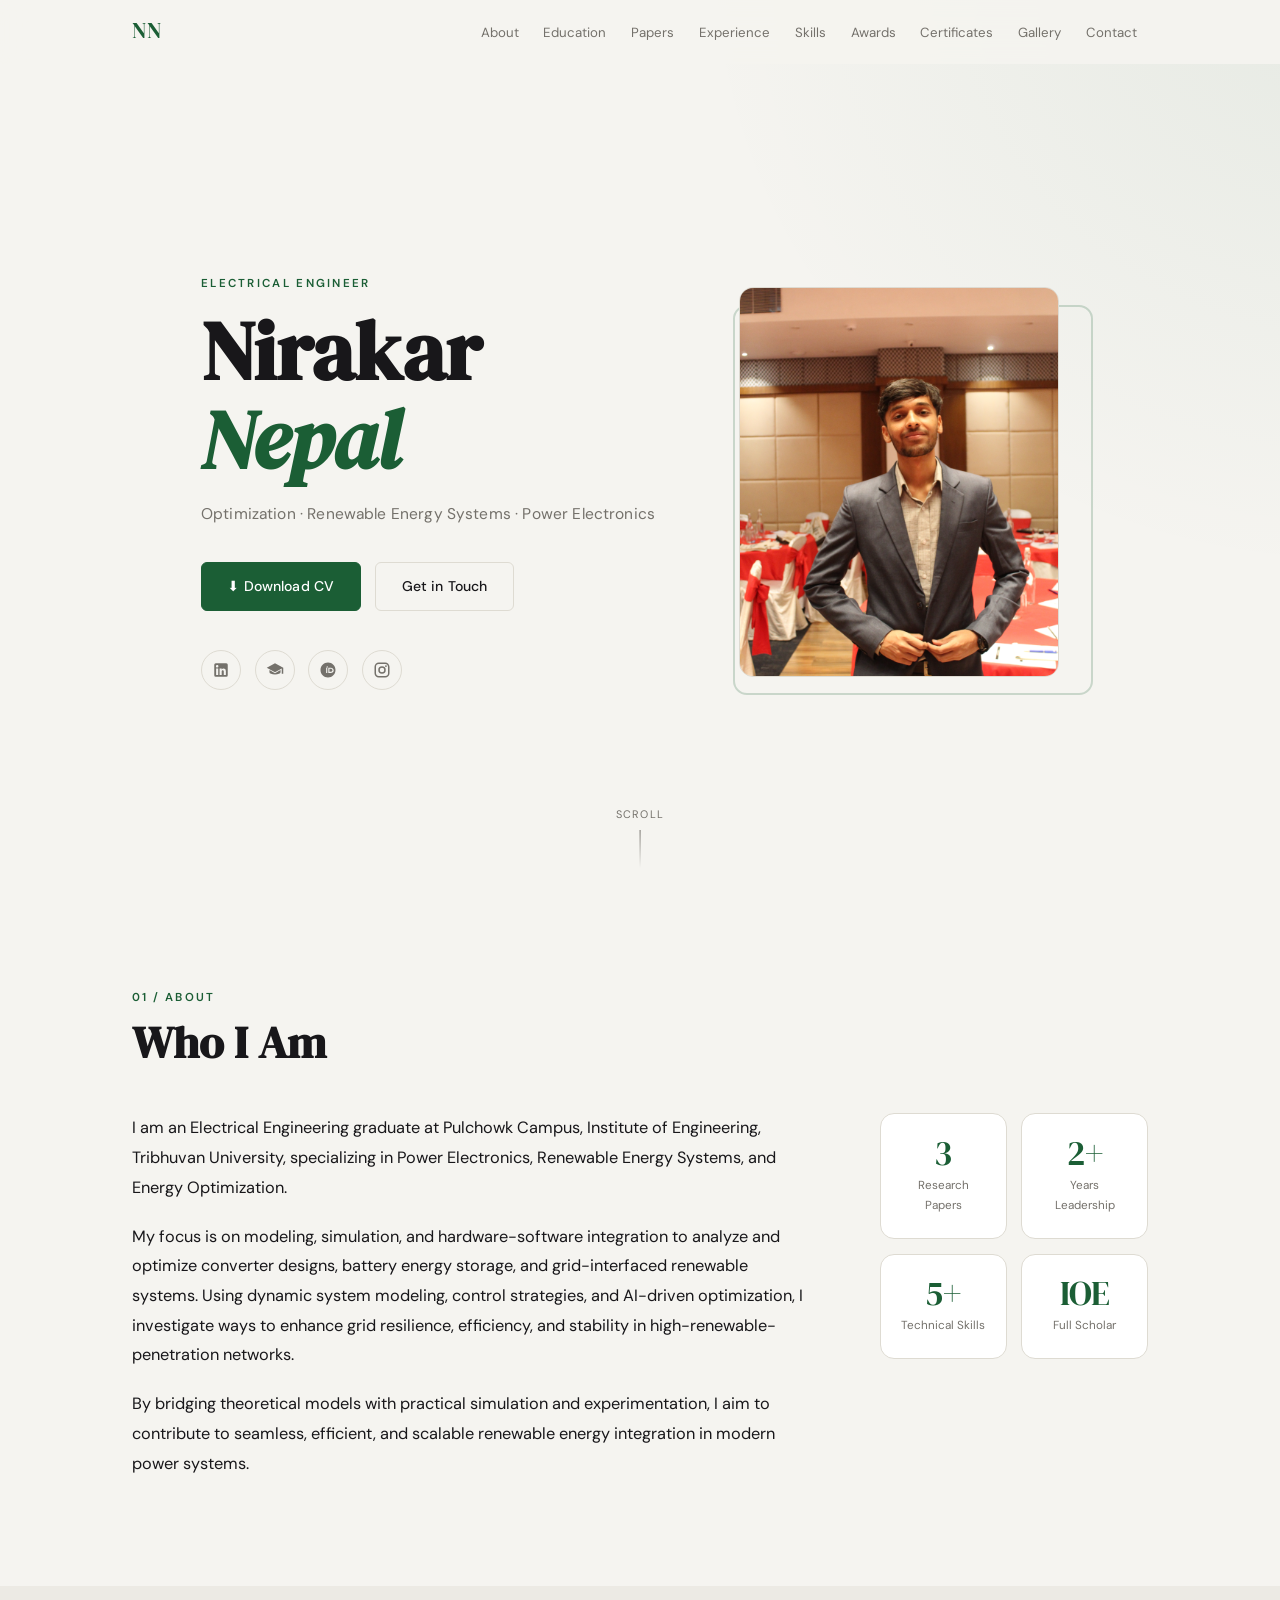
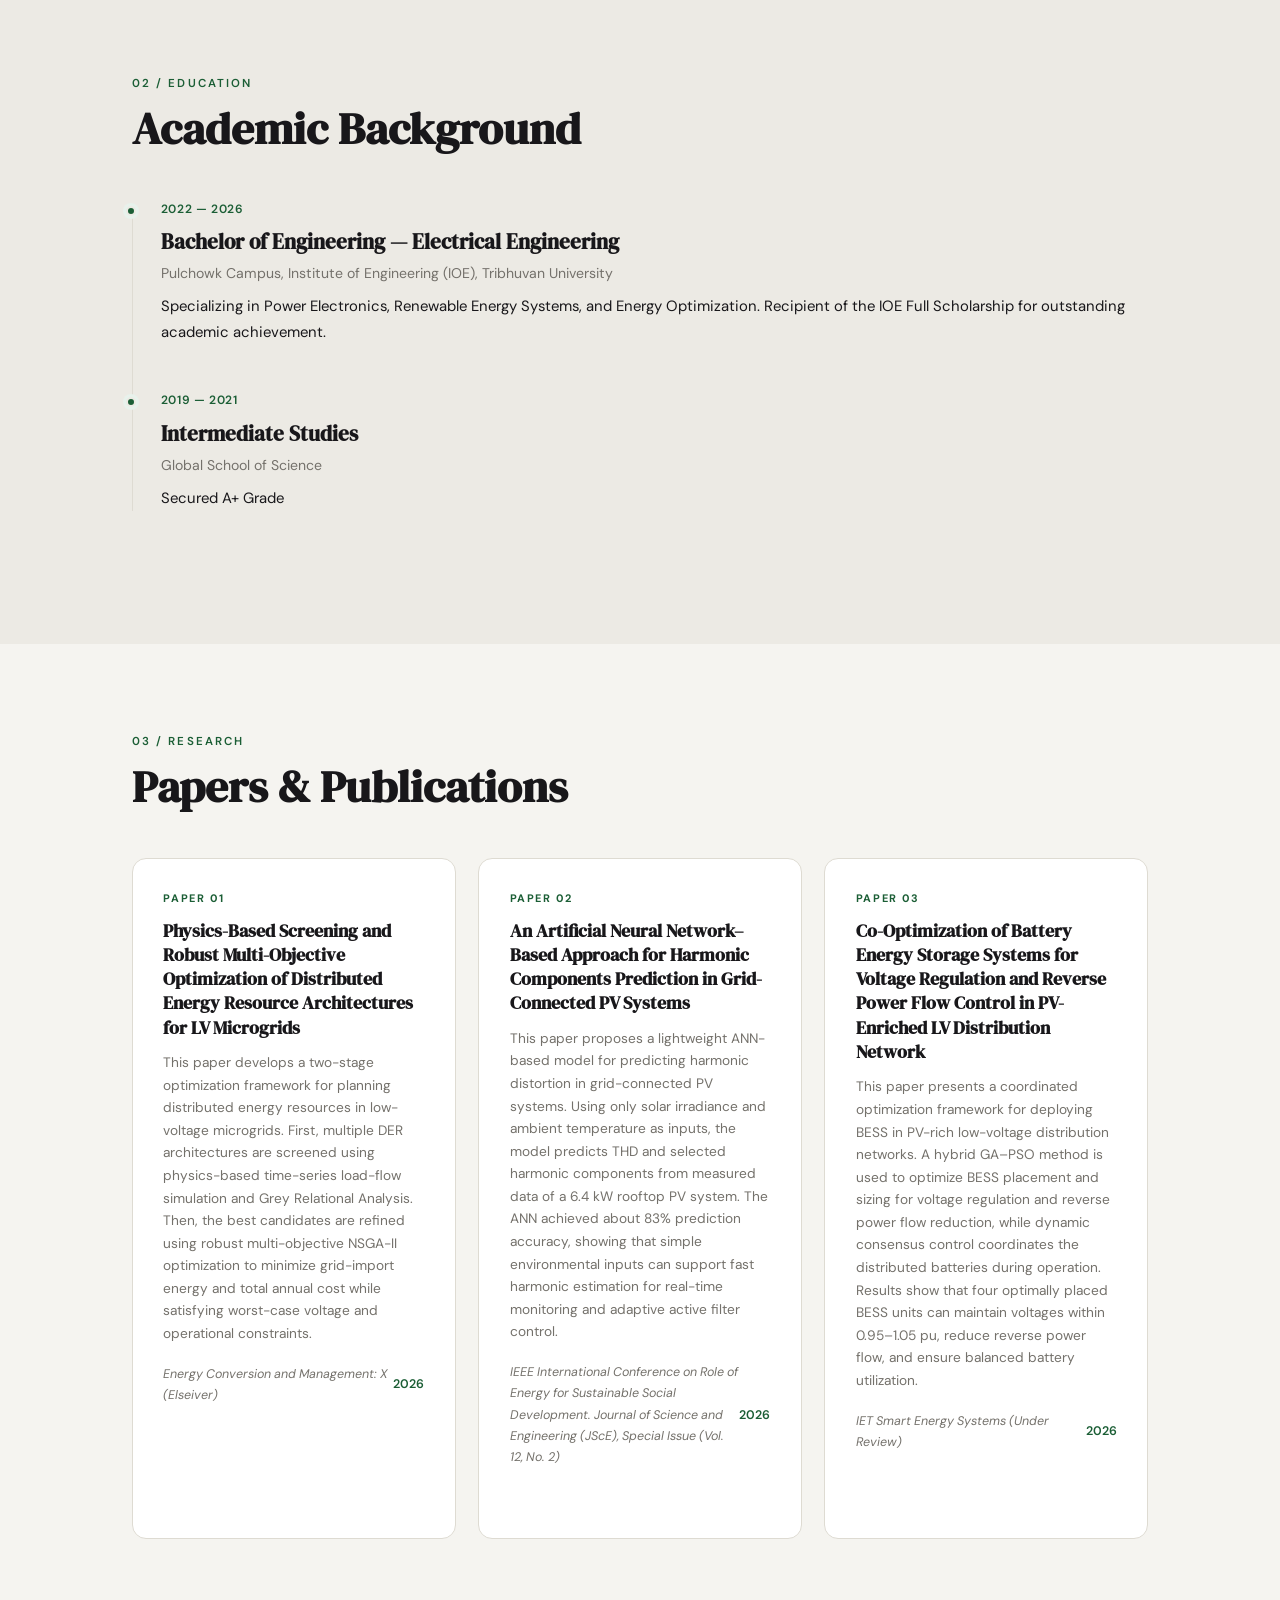
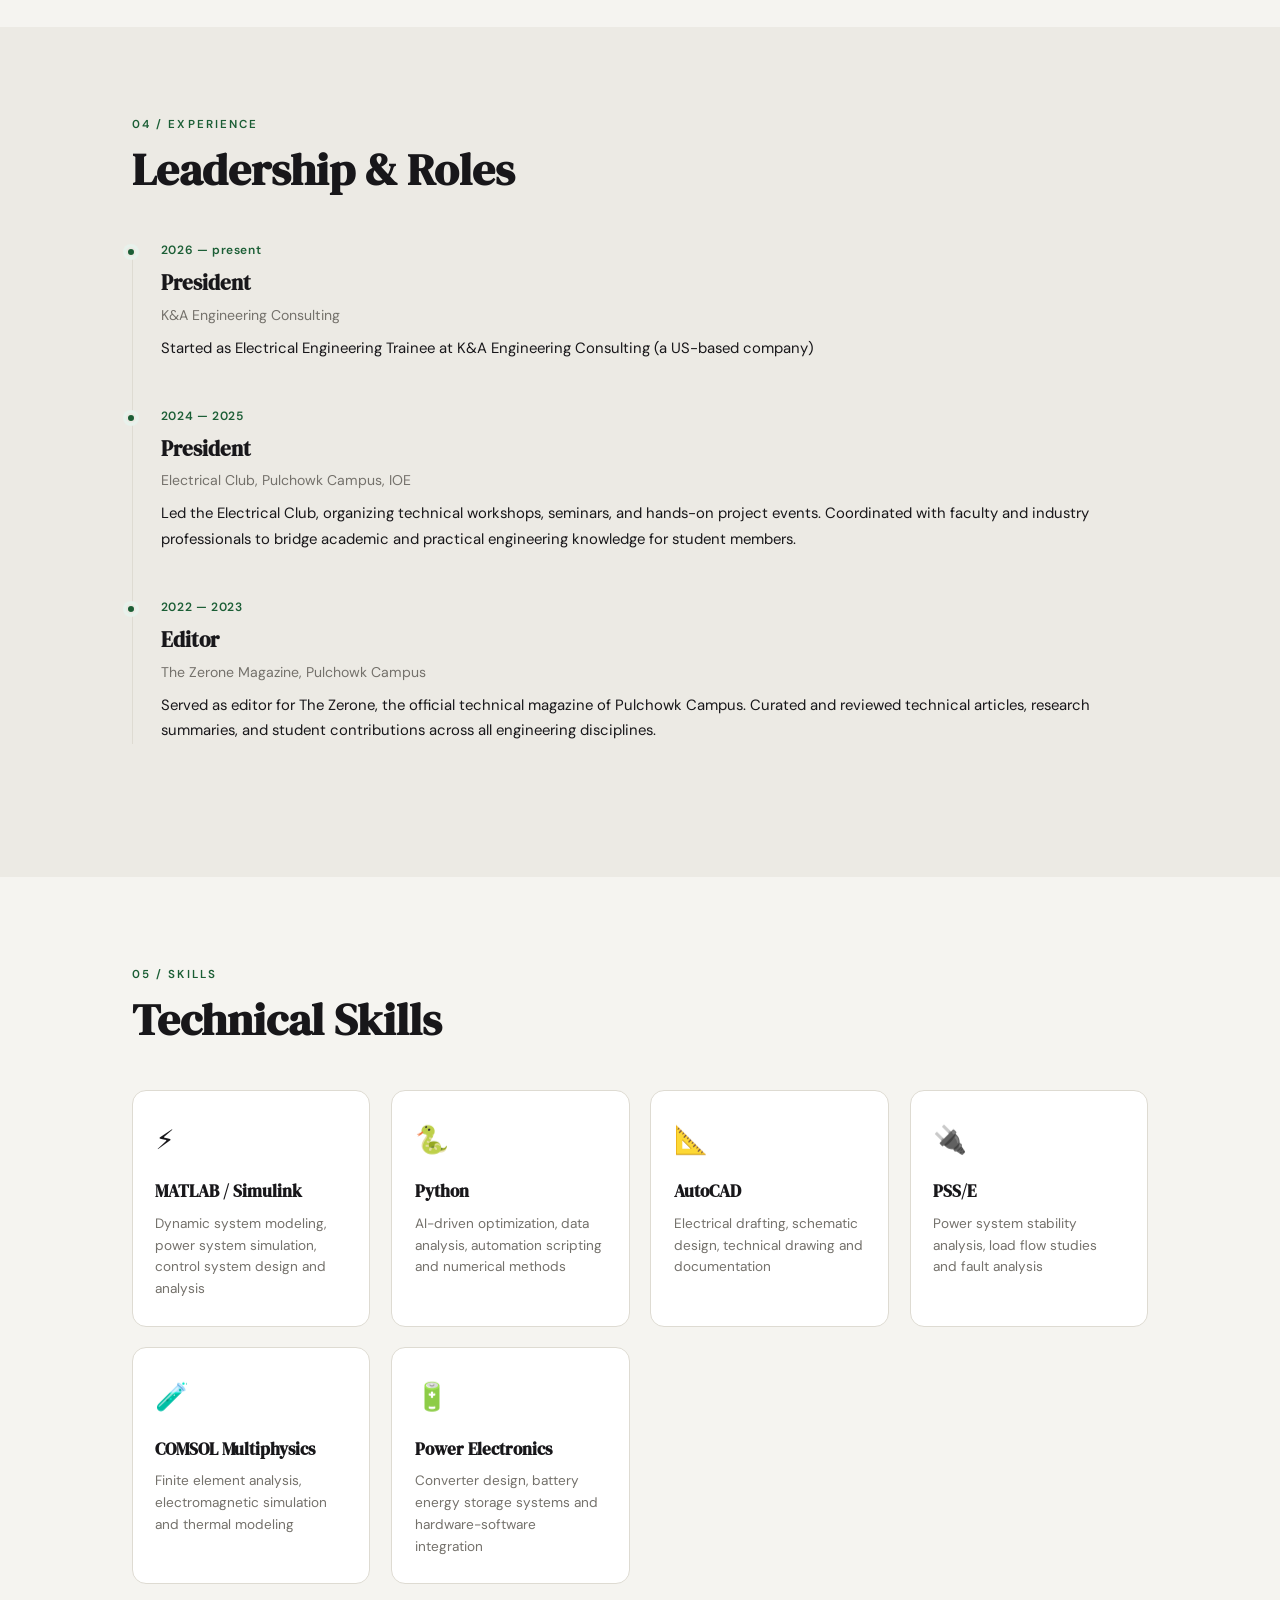
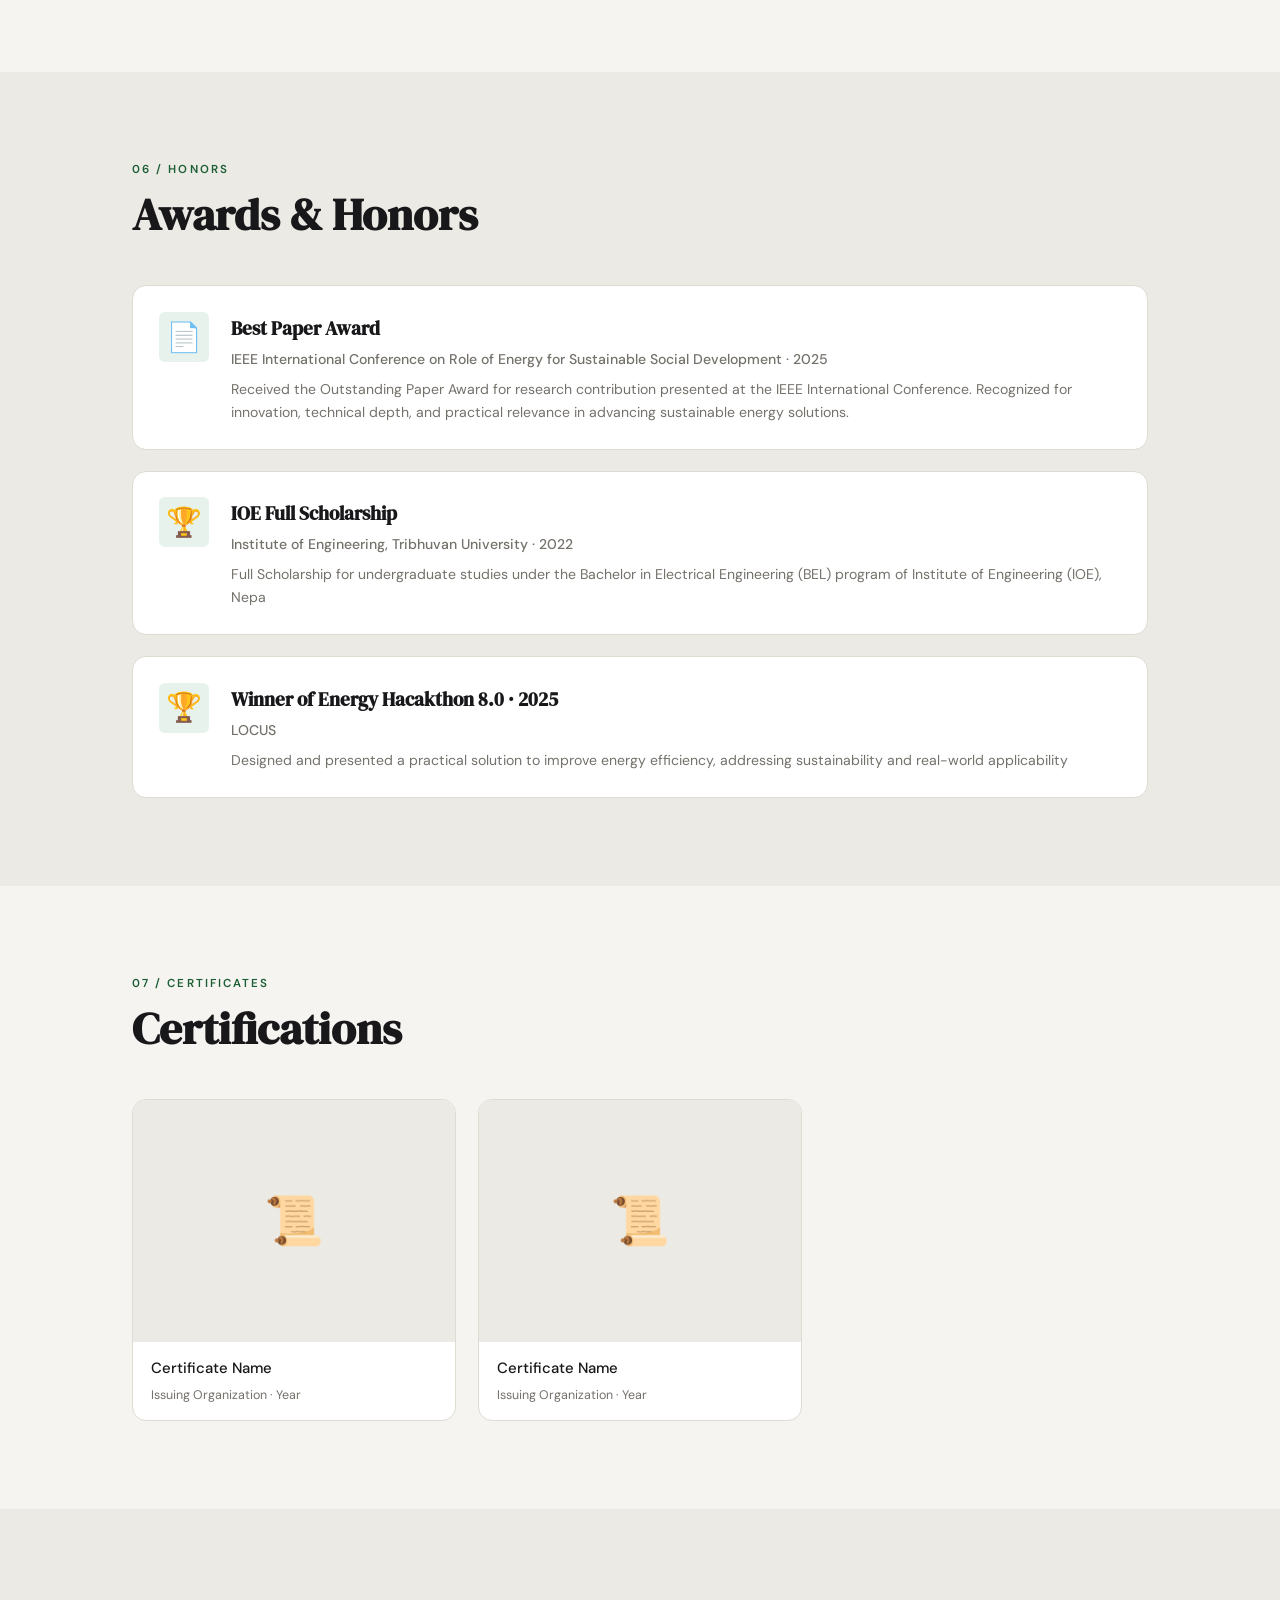
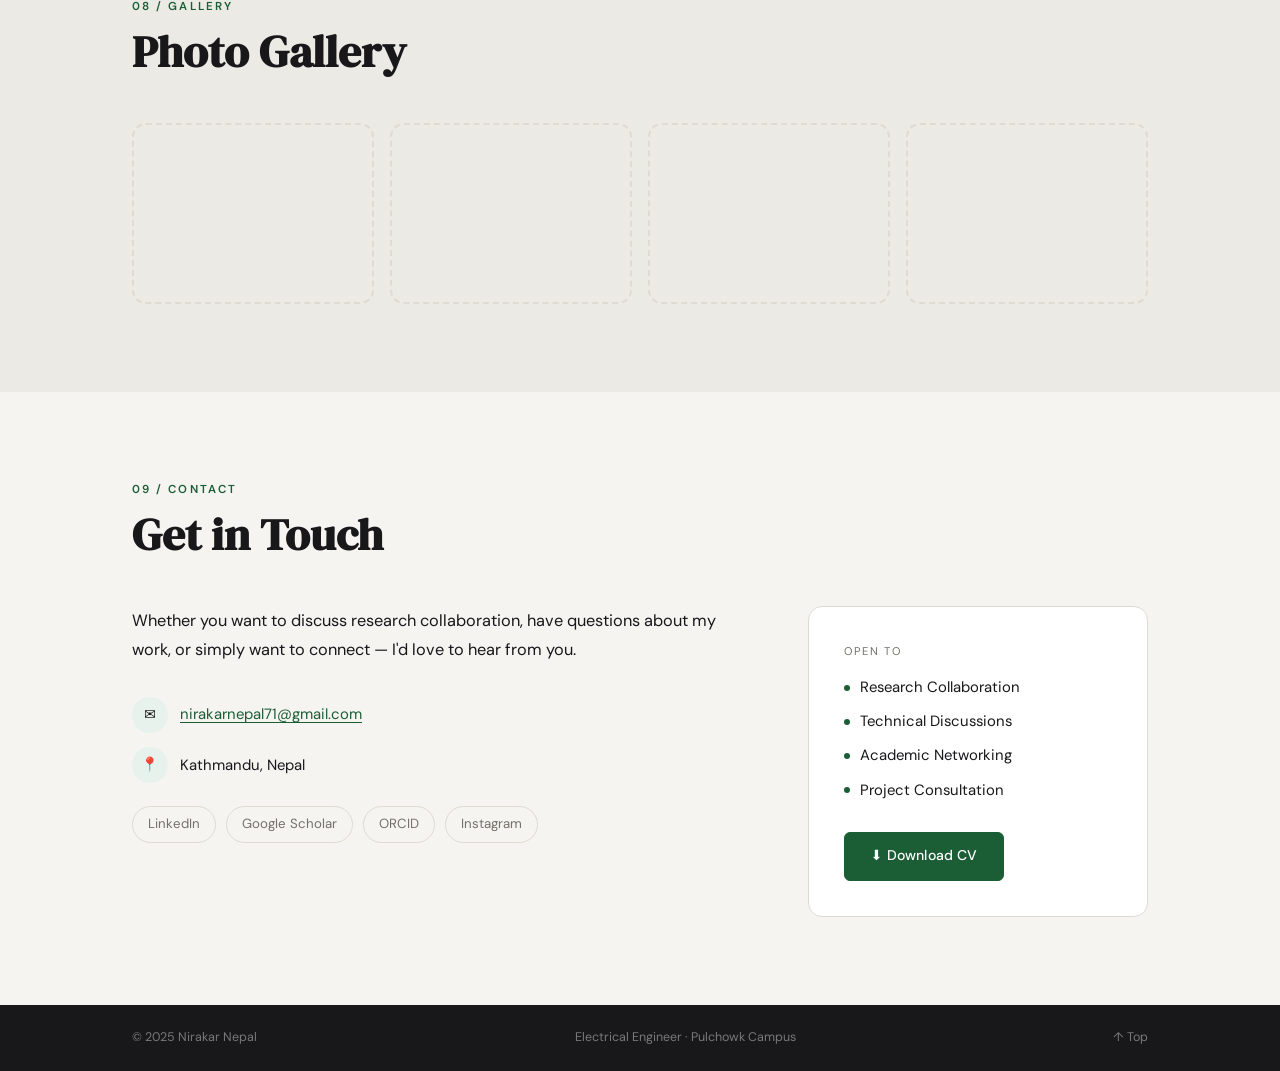
==== index.html @ 038f23af "K&A update" ====
<!DOCTYPE html>
<html lang="en">
<head>
  <meta charset="UTF-8" />
  <meta name="viewport" content="width=device-width, initial-scale=1.0" />
  <title>Nirakar Nepal — Electrical Engineer</title>
  <meta name="description" content="Portfolio of Nirakar Nepal, Electrical Engineering undergraduate specializing in Power Electronics, Renewable Energy Systems, and Energy Optimization." />
  <link rel="preconnect" href="https://fonts.googleapis.com" />
  <link rel="preconnect" href="https://fonts.gstatic.com" crossorigin />
  <link href="https://fonts.googleapis.com/css2?family=DM+Serif+Display:ital@0;1&family=DM+Sans:ital,opsz,wght@0,9..40,300;0,9..40,400;0,9..40,500;1,9..40,300&display=swap" rel="stylesheet" />

<style>
/* =============================================================
   NIRAKAR NEPAL — PORTFOLIO
   Clean & Minimal · Electrical Engineering
   ============================================================= */

/* ── CSS VARIABLES ─────────────────────────────────────────── */
:root {
  --bg:         #F5F4F0;
  --bg-alt:     #ECEAE4;
  --surface:    #FFFFFF;
  --border:     #DEDBD2;
  --text:       #18171A;
  --muted:      #74716B;
  --accent:     #1B5E35;
  --accent-lt:  #E8F2EC;
  --nav-h:      64px;
  --max-w:      1080px;
  --r:          6px;
  --r-lg:       14px;
  --ease:       cubic-bezier(0.16,1,0.3,1);
  --t:          0.3s cubic-bezier(0.16,1,0.3,1);
}

/* ── RESET ──────────────────────────────────────────────────── */
*,*::before,*::after{box-sizing:border-box;margin:0;padding:0}
html{scroll-behavior:smooth}
body{font-family:'DM Sans',system-ui,sans-serif;background:var(--bg);color:var(--text);line-height:1.7;overflow-x:hidden}
img{display:block;max-width:100%}
a{color:inherit;text-decoration:none}
ul{list-style:none}
button{cursor:pointer;border:none;background:none;font-family:inherit}

/* ── UTILITY ────────────────────────────────────────────────── */
.wrap{max-width:var(--max-w);margin:0 auto;padding:0 2rem}
.sec{padding:5.5rem 0}
.sec-alt{background:var(--bg-alt)}
.label{font-size:.72rem;font-weight:600;letter-spacing:.18em;text-transform:uppercase;color:var(--accent);margin-bottom:.6rem}
.title{font-family:'DM Serif Display',Georgia,serif;font-size:clamp(1.9rem,4vw,2.8rem);line-height:1.15;margin-bottom:2.8rem}

/* Buttons */
.btn{display:inline-flex;align-items:center;gap:.5rem;padding:.72rem 1.6rem;border-radius:var(--r);font-size:.88rem;font-weight:500;transition:var(--t);border:1.5px solid transparent;letter-spacing:.01em}
.btn-g{background:var(--accent);color:#fff;border-color:var(--accent)}
.btn-g:hover{background:#134227;transform:translateY(-1px);box-shadow:0 6px 20px rgba(27,94,53,.28)}
.btn-o{background:transparent;color:var(--text);border-color:var(--border)}
.btn-o:hover{border-color:var(--accent);color:var(--accent);transform:translateY(-1px)}

/* ── NAVBAR ─────────────────────────────────────────────────── */
#nav{
  position:fixed;top:0;left:0;right:0;height:var(--nav-h);z-index:200;
  background:rgba(245,244,240,.94);backdrop-filter:blur(14px);-webkit-backdrop-filter:blur(14px);
  border-bottom:1px solid transparent;transition:border-color .3s,box-shadow .3s;
}
#nav.scrolled{border-bottom-color:var(--border);box-shadow:0 2px 20px rgba(0,0,0,.06)}
.nav-in{max-width:var(--max-w);margin:0 auto;padding:0 2rem;height:100%;display:flex;align-items:center;justify-content:space-between}
.nav-logo{font-family:'DM Serif Display',serif;font-size:1.35rem;color:var(--accent);letter-spacing:.04em}
.nav-ul{display:flex;align-items:center;gap:.15rem}
.nav-ul a{font-size:.83rem;color:var(--muted);padding:.38rem .7rem;border-radius:var(--r);transition:color .2s,background .2s}
.nav-ul a:hover,.nav-ul a.act{color:var(--accent);background:var(--accent-lt)}
.hamburger{display:none;flex-direction:column;gap:5px;padding:4px}
.hamburger span{display:block;width:22px;height:2px;background:var(--text);border-radius:2px;transition:var(--t)}
.hamburger.open span:nth-child(1){transform:translateY(7px) rotate(45deg)}
.hamburger.open span:nth-child(2){opacity:0}
.hamburger.open span:nth-child(3){transform:translateY(-7px) rotate(-45deg)}

/* ── HERO ────────────────────────────────────────────────────── */
#hero{min-height:100vh;padding-top:var(--nav-h);display:flex;flex-direction:column;justify-content:center;position:relative;overflow:hidden}
#hero::before{content:'';position:absolute;top:-5%;right:-5%;width:55%;height:75%;background:radial-gradient(ellipse at top right,rgba(27,94,53,.07) 0%,transparent 65%);pointer-events:none}
.hero-in{max-width:var(--max-w);margin:0 auto;padding:4rem 2rem;display:grid;grid-template-columns:1fr 360px;align-items:center;gap:4rem}
.hero-label{font-size:.72rem;font-weight:600;letter-spacing:.2em;text-transform:uppercase;color:var(--accent);margin-bottom:.9rem}
.hero-name{font-family:'DM Serif Display',serif;font-size:clamp(3rem,6.5vw,5.2rem);line-height:1.05;margin-bottom:1.1rem}
.hero-name em{font-style:italic;color:var(--accent)}
.hero-sub{font-size:.97rem;color:var(--muted);margin-bottom:2.2rem;letter-spacing:.01em}
.hero-btns{display:flex;gap:.9rem;flex-wrap:wrap;margin-bottom:2.4rem}
.hero-socials{display:flex;gap:.85rem}
.hero-socials a{display:flex;align-items:center;justify-content:center;width:40px;height:40px;border-radius:50%;border:1.5px solid var(--border);color:var(--muted);transition:var(--t)}
.hero-socials a:hover{border-color:var(--accent);color:var(--accent);background:var(--accent-lt);transform:translateY(-2px)}
.hero-socials svg{width:18px;height:18px;fill:currentColor;display:block}

/* Photo */
.photo-wrap{position:relative;display:flex;justify-content:center}
.photo-deco{position:absolute;top:18px;right:-14px;width:100%;height:100%;border:2px solid var(--accent);border-radius:var(--r-lg);opacity:.2;pointer-events:none}
.photo-box{position:relative;z-index:1;width:320px;height:390px;border-radius:var(--r-lg);overflow:hidden;background:var(--bg-alt);border:1px solid var(--border);display:flex;align-items:center;justify-content:center}
.photo-box img{width:100%;height:100%;object-fit:cover;display:block}
.photo-initials{font-family:'DM Serif Display',serif;font-size:5rem;color:var(--accent);opacity:.2;position:absolute;pointer-events:none;user-select:none}
.photo-box.loaded .photo-initials{display:none}

/* Scroll hint */
.scroll-hint{position:absolute;bottom:2rem;left:50%;transform:translateX(-50%);display:flex;flex-direction:column;align-items:center;gap:.4rem;color:var(--muted);font-size:.68rem;letter-spacing:.12em;text-transform:uppercase;animation:bob 2.2s ease-in-out infinite}
.scroll-line{width:1px;height:38px;background:linear-gradient(to bottom,var(--muted),transparent)}
@keyframes bob{0%,100%{opacity:.4;transform:translateX(-50%) translateY(0)}50%{opacity:.9;transform:translateX(-50%) translateY(5px)}}

/* ── ABOUT ───────────────────────────────────────────────────── */
.about-grid{display:grid;grid-template-columns:1fr 268px;gap:4rem;align-items:start}
.about-text p{font-size:1.02rem;color:var(--text);margin-bottom:1.2rem;line-height:1.82}
.stats{display:grid;grid-template-columns:1fr 1fr;gap:.9rem}
.stat{background:var(--surface);border:1px solid var(--border);border-radius:var(--r-lg);padding:1.4rem 1.1rem;text-align:center;transition:var(--t)}
.stat:hover{border-color:var(--accent);transform:translateY(-2px);box-shadow:0 8px 24px rgba(27,94,53,.1)}
.stat-n{display:block;font-family:'DM Serif Display',serif;font-size:2.1rem;color:var(--accent);line-height:1}
.stat-l{display:block;font-size:.73rem;color:var(--muted);margin-top:.35rem}

/* ── TIMELINE (Education + Experience) ──────────────────────── */
.timeline{padding-left:1.8rem;position:relative}
.timeline::before{content:'';position:absolute;left:0;top:8px;bottom:0;width:1px;background:var(--border)}
.tl-item{position:relative;margin-bottom:2.8rem}
.tl-dot{position:absolute;left:-2.2rem;top:7px;width:10px;height:10px;border-radius:50%;background:var(--accent);border:2px solid var(--bg-alt);box-shadow:0 0 0 3px var(--accent-lt)}
.tl-meta{font-size:.75rem;color:var(--accent);font-weight:600;letter-spacing:.05em;margin-bottom:.3rem}
.tl-item h3{font-family:'DM Serif Display',serif;font-size:1.3rem;margin-bottom:.18rem}
.tl-place{font-size:.88rem;color:var(--muted);margin-bottom:.5rem}
.tl-item p:last-child{font-size:.93rem;line-height:1.72}

/* ── SKILLS ─────────────────────────────────────────────────── */
.skills-grid{display:grid;grid-template-columns:repeat(auto-fill,minmax(230px,1fr));gap:1.3rem}
.skill-card{background:var(--surface);border:1px solid var(--border);border-radius:var(--r-lg);padding:1.6rem 1.4rem;transition:var(--t)}
.skill-card:hover{border-color:var(--accent);transform:translateY(-3px);box-shadow:0 12px 30px rgba(27,94,53,.11)}
.skill-icon{font-size:1.7rem;margin-bottom:.9rem}
.skill-card h4{font-family:'DM Serif Display',serif;font-size:1.08rem;margin-bottom:.4rem}
.skill-card p{font-size:.85rem;color:var(--muted);line-height:1.6}

/* ── PAPERS ─────────────────────────────────────────────────── */
.papers-grid{display:grid;grid-template-columns:repeat(auto-fill,minmax(290px,1fr));gap:1.4rem}
.paper-card{display:block;background:var(--surface);border:1px solid var(--border);border-radius:var(--r-lg);padding:1.9rem;position:relative;overflow:hidden;transition:var(--t)}
.paper-card::before{content:'';position:absolute;top:0;left:0;width:3px;height:0;background:var(--accent);transition:height .45s var(--ease)}
.paper-card:hover{border-color:var(--accent);transform:translateY(-4px);box-shadow:0 16px 40px rgba(27,94,53,.12)}
.paper-card:hover::before{height:100%}
.paper-num{font-size:.68rem;font-weight:700;letter-spacing:.15em;text-transform:uppercase;color:var(--accent);margin-bottom:.7rem}
.paper-card h3{font-family:'DM Serif Display',serif;font-size:1.1rem;line-height:1.38;margin-bottom:.7rem;transition:color .2s}
.paper-card:hover h3{color:var(--accent)}
.paper-desc{font-size:.855rem;color:var(--muted);line-height:1.65;margin-bottom:1.2rem}
.paper-foot{display:flex;justify-content:space-between;align-items:center}
.paper-journal{font-size:.78rem;color:var(--muted);font-style:italic}
.paper-year{font-size:.78rem;font-weight:600;color:var(--accent)}
.paper-arrow{font-size:.78rem;color:var(--accent);font-weight:500;opacity:0;transition:opacity .3s,transform .3s}
.paper-card:hover .paper-arrow{opacity:1;transform:translateX(3px)}

/* ── AWARDS ─────────────────────────────────────────────────── */
.awards-list{display:flex;flex-direction:column;gap:1.3rem}
.award-item{display:flex;gap:1.4rem;align-items:flex-start;background:var(--surface);border:1px solid var(--border);border-radius:var(--r-lg);padding:1.6rem;transition:var(--t)}
.award-item:hover{border-color:var(--accent);box-shadow:0 8px 24px rgba(27,94,53,.1)}
.award-ico{font-size:1.8rem;width:50px;height:50px;display:flex;align-items:center;justify-content:center;background:var(--accent-lt);border-radius:var(--r);flex-shrink:0}
.award-body h3{font-family:'DM Serif Display',serif;font-size:1.2rem;margin-bottom:.2rem}
.award-meta{font-size:.8rem;color:var(--accent);font-weight:500;margin-bottom:.45rem}
.award-body p{font-size:.88rem;color:var(--muted);line-height:1.62}

/* ── CERTIFICATES ────────────────────────────────────────────── */
.certs-grid{display:grid;grid-template-columns:repeat(auto-fill,minmax(250px,1fr));gap:1.4rem}
.cert-card{border-radius:var(--r-lg);overflow:hidden;border:1px solid var(--border);background:var(--surface);cursor:pointer;transition:var(--t)}
.cert-card:hover{transform:translateY(-4px);box-shadow:0 16px 40px rgba(0,0,0,.1)}
.cert-img{position:relative;aspect-ratio:4/3;background:var(--bg-alt);overflow:hidden;display:flex;align-items:center;justify-content:center}
.cert-img img{width:100%;height:100%;object-fit:cover;transition:transform .5s var(--ease)}
.cert-card:hover .cert-img img{transform:scale(1.04)}
/* Placeholder when no image */
.cert-img-ph{font-size:3rem;color:var(--border)}
.cert-ov{position:absolute;inset:0;background:rgba(27,94,53,.75);display:flex;align-items:center;justify-content:center;color:#fff;font-size:.85rem;font-weight:500;opacity:0;transition:opacity .3s}
.cert-card:hover .cert-ov{opacity:1}
.cert-info{padding:.9rem 1.1rem}
.cert-info h4{font-size:.93rem;font-weight:500;margin-bottom:.2rem}
.cert-info p{font-size:.78rem;color:var(--muted)}

/* ── GALLERY ─────────────────────────────────────────────────── */
.gallery-grid{display:grid;grid-template-columns:repeat(auto-fill,minmax(240px,1fr));gap:1rem}
.gal-item{position:relative;aspect-ratio:4/3;border-radius:var(--r-lg);overflow:hidden;cursor:pointer;background:var(--bg-alt);border:2px dashed var(--border)}
.gal-item img{width:100%;height:100%;object-fit:cover;transition:transform .5s var(--ease)}
.gal-item:hover img{transform:scale(1.06)}
.gal-cap{position:absolute;bottom:0;left:0;right:0;padding:.85rem 1rem;background:linear-gradient(to top,rgba(0,0,0,.68),transparent);color:#fff;font-size:.8rem;opacity:0;transform:translateY(6px);transition:var(--t)}
.gal-item:hover .gal-cap{opacity:1;transform:translateY(0)}
/* Empty placeholder state */
.gal-ph{position:absolute;inset:0;display:flex;flex-direction:column;align-items:center;justify-content:center;gap:.5rem;color:var(--muted);font-size:.8rem;pointer-events:none}
.gal-ph-icon{font-size:2rem;opacity:.4}

/* Lightbox */
.lb{display:none;position:fixed;inset:0;background:rgba(0,0,0,.93);z-index:300;align-items:center;justify-content:center}
.lb.open{display:flex}
.lb-content{max-width:90vw;max-height:85vh;text-align:center}
.lb-content img{max-width:100%;max-height:78vh;border-radius:var(--r);object-fit:contain}
.lb-content p{color:rgba(255,255,255,.65);margin-top:.7rem;font-size:.85rem}
.lb-btn{position:absolute;background:rgba(255,255,255,.12);border:none;color:#fff;width:44px;height:44px;border-radius:50%;font-size:1.3rem;display:flex;align-items:center;justify-content:center;cursor:pointer;transition:background .2s}
.lb-btn:hover{background:rgba(255,255,255,.25)}
#lb-close{top:1.4rem;right:1.4rem}
#lb-prev{left:1.4rem;top:50%;transform:translateY(-50%);font-size:1.7rem}
#lb-next{right:1.4rem;top:50%;transform:translateY(-50%);font-size:1.7rem}

/* ── CONTACT ─────────────────────────────────────────────────── */
.contact-grid{display:grid;grid-template-columns:1fr 340px;gap:4rem;align-items:start}
.contact-text p{font-size:1.02rem;line-height:1.82;margin-bottom:2rem}
.contact-row{display:flex;align-items:center;gap:.75rem;margin-bottom:.9rem;font-size:.93rem}
.contact-ico{width:36px;height:36px;background:var(--accent-lt);border-radius:50%;display:flex;align-items:center;justify-content:center;font-size:.88rem;flex-shrink:0}
.contact-row a{color:var(--accent);text-decoration:underline;text-underline-offset:3px}
.social-chips{display:flex;gap:.6rem;flex-wrap:wrap;margin-top:1.4rem}
.chip{padding:.38rem .95rem;border:1.5px solid var(--border);border-radius:100px;font-size:.83rem;color:var(--muted);transition:var(--t)}
.chip:hover{border-color:var(--accent);color:var(--accent);background:var(--accent-lt)}
.contact-card{background:var(--surface);border:1px solid var(--border);border-radius:var(--r-lg);padding:2.2rem}
.contact-card-lbl{font-size:.7rem;letter-spacing:.14em;text-transform:uppercase;color:var(--muted);margin-bottom:.9rem}
.open-to{display:flex;flex-direction:column;gap:.55rem}
.open-to li{display:flex;align-items:center;gap:.6rem;font-size:.93rem}
.open-to li::before{content:'';display:block;width:6px;height:6px;border-radius:50%;background:var(--accent);flex-shrink:0}

/* ── FOOTER ─────────────────────────────────────────────────── */
footer{background:var(--text);color:rgba(255,255,255,.42);padding:1.4rem 0;font-size:.78rem}
.foot-in{display:flex;align-items:center;justify-content:space-between;flex-wrap:wrap;gap:.8rem}
.foot-top{color:rgba(255,255,255,.42);transition:color .2s}
.foot-top:hover{color:#fff}

/* ── REVEAL ANIMATION ────────────────────────────────────────── */
.rev{opacity:0;transform:translateY(22px);transition:opacity .6s var(--ease),transform .6s var(--ease)}
.rev.on{opacity:1;transform:translateY(0)}
.d1{transition-delay:.08s}.d2{transition-delay:.16s}.d3{transition-delay:.24s}.d4{transition-delay:.32s}

/* ── RESPONSIVE ──────────────────────────────────────────────── */
@media(max-width:880px){
  .hero-in{grid-template-columns:1fr;text-align:center}
  .photo-wrap{display:none}
  .hero-btns,.hero-socials{justify-content:center}
  .about-grid{grid-template-columns:1fr}
  .stats{grid-template-columns:repeat(4,1fr)}
  .contact-grid{grid-template-columns:1fr}
}
@media(max-width:700px){
  .nav-ul{display:none;position:absolute;top:var(--nav-h);left:0;right:0;background:var(--bg);flex-direction:column;padding:1rem;gap:.2rem;border-bottom:1px solid var(--border);box-shadow:0 8px 24px rgba(0,0,0,.08)}
  .nav-ul.open{display:flex}
  .nav-ul a{padding:.6rem .9rem;width:100%;border-radius:var(--r)}
  .hamburger{display:flex}
  .sec{padding:4rem 0}
  .stats{grid-template-columns:1fr 1fr}
}
@media(max-width:460px){
  .hero-name{font-size:2.8rem}
  .hero-btns{flex-direction:column}
  .hero-btns .btn{width:100%;justify-content:center}
  .papers-grid,.skills-grid,.certs-grid{grid-template-columns:1fr}
}
</style>
</head>
<body>

<!-- ══════════════════════════════════════════════════
     NAVBAR
     ══════════════════════════════════════════════════ -->
<nav id="nav">
  <div class="nav-in">
    <a class="nav-logo" href="#hero">NN</a>
    <button class="hamburger" id="ham" aria-label="Menu">
      <span></span><span></span><span></span>
    </button>
    <ul class="nav-ul" id="navUl">
      <li><a href="#about">About</a></li>
      <li><a href="#education">Education</a></li>
      <li><a href="#papers">Papers</a></li>
      <li><a href="#experience">Experience</a></li>
      <li><a href="#skills">Skills</a></li>   
      <li><a href="#awards">Awards</a></li>
      <li><a href="#certificates">Certificates</a></li>
      <li><a href="#gallery">Gallery</a></li>
      <li><a href="#contact">Contact</a></li>
    </ul>
  </div>
</nav>

<!-- ══════════════════════════════════════════════════
     HERO
     ══════════════════════════════════════════════════ -->
<section id="hero">
  <div class="hero-in">
    <div class="hero-text">
      <p class="hero-label">Electrical Engineer</p>
      <h1 class="hero-name">Nirakar<br><em>Nepal</em></h1>
      <p class="hero-sub">Optimization · Renewable Energy Systems · Power Electronics </p>
      <div class="hero-btns">
        <!-- ★ REPLACE: rename your CV file to cv.pdf and put it in assets/documents/ -->
        <a href="assets/documents/cv.pdf" download class="btn btn-g">⬇ Download CV</a>
        <a href="#contact" class="btn btn-o">Get in Touch</a>
      </div>
      <div class="hero-socials">
        <!-- ★ UPDATE: Replace YOUR-LINKEDIN / YOUR-ORCID / YOUR-INSTAGRAM with your actual URLs -->
        <a href="https://www.linkedin.com/in/nirakar-nepal" target="_blank" rel="noopener" title="LinkedIn">
          <svg viewBox="0 0 24 24"><path d="M19 3A2 2 0 0 1 21 5V19A2 2 0 0 1 19 21H5A2 2 0 0 1 3 19V5A2 2 0 0 1 5 3H19M18.5 18.5V13.2A3.26 3.26 0 0 0 15.24 9.94C14.39 9.94 13.4 10.46 12.92 11.24V10.13H10.13V18.5H12.92V13.57C12.92 12.8 13.54 12.17 14.31 12.17A1.4 1.4 0 0 1 15.71 13.57V18.5H18.5M6.88 8.56A1.68 1.68 0 0 0 8.56 6.88C8.56 5.95 7.81 5.19 6.88 5.19A1.69 1.69 0 0 0 5.19 6.88C5.19 7.81 5.95 8.56 6.88 8.56M8.27 18.5V10.13H5.5V18.5H8.27Z"/></svg>
        </a>
        <a href="https://scholar.google.com/citations?user=3oTaODkAAAAJ&hl=en" target="_blank" rel="noopener" title="Google Scholar">
          <svg viewBox="0 0 24 24">
          <path d="M12 3L1 9l11 6 9-4.91V17h2V9L12 3zm0 13.2L4.6 12.16V15c0 1.66 3.31 3 7.4 3s7.4-1.34 7.4-3v-2.84L12 16.2z"/>
         </svg>
        </a>
        <a href="https://orcid.org/0009-0002-7123-742X "target="_blank" rel="noopener" title="ORCID">
          <svg viewBox="0 0 24 24"><path d="M12 2C6.477 2 2 6.477 2 12s4.477 10 10 10 10-4.477 10-10S17.523 2 12 2zm-.98 4.992a.875.875 0 1 1 0 1.75.875.875 0 0 1 0-1.75zM9.54 9.107h1.463v6.787H9.54V9.107zm2.86 0h3.12c2.972 0 4.043 2.13 4.043 3.393 0 1.796-1.394 3.394-4.043 3.394h-3.12V9.107zm1.463 1.25v4.035h1.534c1.534 0 2.58-.892 2.58-2.017 0-1.125-1.046-2.018-2.58-2.018H13.863z"/></svg>
        </a>
        <a href="https://www.instagram.com/nirakar.14" target="_blank" rel="noopener" title="Instagram">
          <svg viewBox="0 0 24 24"><path d="M7.8 2h8.4C19.4 2 22 4.6 22 7.8v8.4a5.8 5.8 0 0 1-5.8 5.8H7.8C4.6 22 2 19.4 2 16.2V7.8A5.8 5.8 0 0 1 7.8 2m-.2 2A3.6 3.6 0 0 0 4 7.6v8.8C4 18.39 5.61 20 7.6 20h8.8a3.6 3.6 0 0 0 3.6-3.6V7.6C20 5.61 18.39 4 16.4 4H7.6m9.65 1.5a1.25 1.25 0 0 1 1.25 1.25A1.25 1.25 0 0 1 17.25 8 1.25 1.25 0 0 1 16 6.75a1.25 1.25 0 0 1 1.25-1.25M12 7a5 5 0 0 1 5 5 5 5 0 0 1-5 5 5 5 0 0 1-5-5 5 5 0 0 1 5-5m0 2a3 3 0 0 0-3 3 3 3 0 0 0 3 3 3 3 0 0 0 3-3 3 3 0 0 0-3-3z"/></svg>
        </a>
      </div>
    </div>

    <div class="photo-wrap">
      <div class="photo-deco"></div>
      <div class="photo-box" id="photoBox">
        <!-- ★ REPLACE: Add your photo named profile.jpg in assets/images/ -->
        <img src="assets/images/profile.JPG" alt="Nirakar Nepal" id="profileImg" />
        <div class="photo-initials" id="photoInitials">NN</div>
      </div>
    </div>
  </div>
  <div class="scroll-hint">
    <span>scroll</span>
    <div class="scroll-line"></div>
  </div>
</section>

<!-- ══════════════════════════════════════════════════
     ABOUT
     ══════════════════════════════════════════════════ -->
<section id="about" class="sec">
  <div class="wrap">
    <div class="label rev">01 / About</div>
    <h2 class="title rev">Who I Am</h2>
    <div class="about-grid">
      <div class="about-text rev">
        <!-- ★ UPDATE: Edit this paragraph if you want to change your bio -->
        <p>I am an Electrical Engineering graduate at Pulchowk Campus, Institute of Engineering, Tribhuvan University, specializing in Power Electronics, Renewable Energy Systems, and Energy Optimization.</p>
        <p>My focus is on modeling, simulation, and hardware-software integration to analyze and optimize converter designs, battery energy storage, and grid-interfaced renewable systems. Using dynamic system modeling, control strategies, and AI-driven optimization, I investigate ways to enhance grid resilience, efficiency, and stability in high-renewable-penetration networks.</p>
        <p>By bridging theoretical models with practical simulation and experimentation, I aim to contribute to seamless, efficient, and scalable renewable energy integration in modern power systems.</p>
      </div>
      <div class="stats">
        <!-- ★ UPDATE: Change numbers/labels to match your real stats -->
        <div class="stat rev d1"><span class="stat-n">3</span><span class="stat-l">Research Papers</span></div>
        <div class="stat rev d2"><span class="stat-n">2+</span><span class="stat-l">Years Leadership</span></div>
        <div class="stat rev d3"><span class="stat-n">5+</span><span class="stat-l">Technical Skills</span></div>
        <div class="stat rev d4"><span class="stat-n">IOE</span><span class="stat-l">Full Scholar</span></div>
      </div>
    </div>
  </div>
</section>

<!-- ══════════════════════════════════════════════════
     EDUCATION
     ══════════════════════════════════════════════════ -->
<section id="education" class="sec sec-alt">
  <div class="wrap">
    <div class="label rev">02 / Education</div>
    <h2 class="title rev">Academic Background</h2>
    <div class="timeline">

      <!-- ★ ADD MORE: Copy this .tl-item block to add another degree/institution -->
      <div class="tl-item rev">
        <div class="tl-dot"></div>
        <div class="tl-meta">2022 — 2026</div>
        <h3>Bachelor of Engineering — Electrical Engineering</h3>
        <p class="tl-place">Pulchowk Campus, Institute of Engineering (IOE), Tribhuvan University</p>
        <p>Specializing in Power Electronics, Renewable Energy Systems, and Energy Optimization. Recipient of the IOE Full Scholarship for outstanding academic achievement.</p>
      </div>
      <div class="tl-item rev">
        <div class="tl-dot"></div>
        <div class="tl-meta">2019 — 2021</div>
        <h3>Intermediate Studies</h3>
        <p class="tl-place">Global School of Science</p>
        <p>Secured A+ Grade</p>
      </div>

    </div>
  </div>
</section>

<!-- ══════════════════════════════════════════════════
     PAPERS
     ══════════════════════════════════════════════════ -->
<section id="papers" class="sec">
  <div class="wrap">
    <div class="label rev">03 / Research</div>
    <h2 class="title rev">Papers &amp; Publications</h2>
    <div class="papers-grid">

      <!-- ★ UPDATE: Fill in your real paper titles, descriptions, journal names, years, and links -->
      <!-- ★ ADD MORE: Copy a .paper-card block for each additional paper -->

       <a href="https://www.sciencedirect.com/science/article/pii/S2590174526004162" target="_blank" rel="noopener" class="paper-card rev d3">
        <div class="paper-num">Paper 01</div>
        <h3>Physics-Based Screening and Robust Multi-Objective Optimization of Distributed Energy Resource Architectures for LV Microgrids</h3>
        <p class="paper-desc">This paper develops a two-stage optimization framework for planning distributed energy resources in low-voltage microgrids. First, multiple DER architectures are screened using physics-based time-series load-flow simulation and Grey Relational Analysis. Then, the best candidates are refined using robust multi-objective NSGA-II optimization to minimize grid-import energy and total annual cost while satisfying worst-case voltage and operational constraints.</p>
        <div class="paper-foot">
          <span class="paper-journal">Energy Conversion and Management: X (Elseiver)</span>
          <span class="paper-year">2026</span>
        </div>
        <div style="margin-top:.75rem"><span class="paper-arrow">Read Paper →</span></div>
      </a>
      <a href="https://nepjol.info/index.php/jsce/article/download/91444/69967" target="_blank" rel="noopener" class="paper-card rev d1">
        <div class="paper-num">Paper 02</div>
        <h3>An Artificial Neural Network–Based Approach for Harmonic Components Prediction in Grid-Connected PV Systems</h3>
        <p class="paper-desc">This paper proposes a lightweight ANN-based model for predicting harmonic distortion in grid-connected PV systems. Using only solar irradiance and ambient temperature as inputs, the model predicts THD and selected harmonic components from measured data of a 6.4 kW rooftop PV system. The ANN achieved about 83% prediction accuracy, showing that simple environmental inputs can support fast harmonic estimation for real-time monitoring and adaptive active filter control.</p>
        <div class="paper-foot">
          <span class="paper-journal">IEEE International Conference on Role of Energy for Sustainable Social Development. Journal of Science and Engineering (JScE), Special Issue (Vol. 12, No. 2)</span>
          <span class="paper-year">2026</span>
        </div>
        <div style="margin-top:.75rem"><span class="paper-arrow">Read Paper →</span></div>
      </a>

      <a href="https://YOUR-PAPER-2-LINK.com" target="_blank" rel="noopener" class="paper-card rev d2">
        <div class="paper-num">Paper 03</div>
        <h3>Co-Optimization of Battery Energy Storage Systems for Voltage Regulation and Reverse Power Flow Control in PV-Enriched LV Distribution Network</h3>
        <p class="paper-desc">This paper presents a coordinated optimization framework for deploying BESS in PV-rich low-voltage distribution networks. A hybrid GA–PSO method is used to optimize BESS placement and sizing for voltage regulation and reverse power flow reduction, while dynamic consensus control coordinates the distributed batteries during operation. Results show that four optimally placed BESS units can maintain voltages within 0.95–1.05 pu, reduce reverse power flow, and ensure balanced battery utilization.</p>
        <div class="paper-foot">
          <span class="paper-journal">IET Smart Energy Systems (Under Review)</span>
          <span class="paper-year">2026</span>
        </div>
        <div style="margin-top:.75rem"><span class="paper-arrow">Read Paper →</span></div>
      </a>

    </div>
  </div>
</section>


<!-- ══════════════════════════════════════════════════
     EXPERIENCE
     ══════════════════════════════════════════════════ -->
<section id="experience" class="sec sec-alt">
  <div class="wrap">
    <div class="label rev">04 / Experience</div>
    <h2 class="title rev">Leadership &amp; Roles</h2>
    <div class="timeline">

      <!-- ★ UPDATE: Replace dates with your exact real dates -->
      <!-- ★ ADD MORE: Copy a .tl-item block to add another role -->
       <div class="tl-item rev">
        <div class="tl-dot"></div>
        <div class="tl-meta">2026 — present</div><!-- ★ UPDATE DATE -->
        <h3>President</h3>
        <p class="tl-place">K&A Engineering Consulting</p>
        <p>Started as Electrical Engineering Trainee at K&A Engineering Consulting (a US-based company)</p>
      </div>

      <div class="tl-item rev">
        <div class="tl-dot"></div>
        <div class="tl-meta">2024 — 2025</div><!-- ★ UPDATE DATE -->
        <h3>President</h3>
        <p class="tl-place">Electrical Club, Pulchowk Campus, IOE</p>
        <p>Led the Electrical Club, organizing technical workshops, seminars, and hands-on project events. Coordinated with faculty and industry professionals to bridge academic and practical engineering knowledge for student members.</p>
      </div>

      <div class="tl-item rev">
        <div class="tl-dot"></div>
        <div class="tl-meta">2022 — 2023</div><!-- ★ UPDATE DATE -->
        <h3>Editor</h3>
        <p class="tl-place">The Zerone Magazine, Pulchowk Campus</p>
        <p>Served as editor for The Zerone, the official technical magazine of Pulchowk Campus. Curated and reviewed technical articles, research summaries, and student contributions across all engineering disciplines.</p>
      </div>

    </div>
  </div>
</section>





<!-- ══════════════════════════════════════════════════
     SKILLS
     ══════════════════════════════════════════════════ -->
<section id="skills" class="sec">
  <div class="wrap">
    <div class="label rev">05 / Skills</div>
    <h2 class="title rev">Technical Skills</h2>
    <div class="skills-grid">

      <!-- ★ ADD MORE: Copy a .skill-card block and update the emoji, name, and description -->
      <div class="skill-card rev d1">
        <div class="skill-icon">⚡</div>
        <h4>MATLAB / Simulink</h4>
        <p>Dynamic system modeling, power system simulation, control system design and analysis</p>
      </div>
      <div class="skill-card rev d2">
        <div class="skill-icon">🐍</div>
        <h4>Python</h4>
        <p>AI-driven optimization, data analysis, automation scripting and numerical methods</p>
      </div>
      <div class="skill-card rev d3">
        <div class="skill-icon">📐</div>
        <h4>AutoCAD</h4>
        <p>Electrical drafting, schematic design, technical drawing and documentation</p>
      </div>
      <div class="skill-card rev d1">
        <div class="skill-icon">🔌</div>
        <h4>PSS/E</h4>
        <p>Power system stability analysis, load flow studies and fault analysis</p>
      </div>
      <div class="skill-card rev d2">
        <div class="skill-icon">🧪</div>
        <h4>COMSOL Multiphysics</h4>
        <p>Finite element analysis, electromagnetic simulation and thermal modeling</p>
      </div>
      <div class="skill-card rev d3">
        <div class="skill-icon">🔋</div>
        <h4>Power Electronics</h4>
        <p>Converter design, battery energy storage systems and hardware-software integration</p>
      </div>

    </div>
  </div>
</section>

<!-- ══════════════════════════════════════════════════
     AWARDS
     ══════════════════════════════════════════════════ -->
<section id="awards" class="sec sec-alt">
  <div class="wrap">
    <div class="label rev">06 / Honors</div>
    <h2 class="title rev">Awards &amp; Honors</h2>
    <div class="awards-list">

      <!-- ★ UPDATE: Fill in real award details — issuing body, year, description -->
      <!-- ★ ADD MORE: Copy an .award-item block for each new award -->
      <div class="award-item rev">
        <div class="award-ico">📄</div>
        <div class="award-body">
          <h3>Best Paper Award</h3>
          <p class="award-meta">IEEE International Conference on Role of Energy for Sustainable Social Development · 2025</p><!-- ★ UPDATE -->
          <p>Received the Outstanding Paper Award for research contribution presented at the IEEE International Conference. Recognized for innovation, technical depth, and practical relevance in advancing sustainable energy solutions.</p>
        </div>
      </div>

      <div class="award-item rev">
        <div class="award-ico">🏆</div>
        <div class="award-body">
          <h3>IOE Full Scholarship</h3>
          <p class="award-meta">Institute of Engineering, Tribhuvan University · 2022</p><!-- ★ UPDATE -->
          <p>Full Scholarship for undergraduate studies under the Bachelor in Electrical Engineering (BEL) program of Institute of Engineering (IOE), Nepa</p>
        </div>
      </div>

      <div class="award-item rev">
        <div class="award-ico">🏆</div>
        <div class="award-body">
          <h3>Winner of Energy Hacakthon 8.0 · 2025</h3>
          <p class="award-meta">LOCUS</p><!-- ★ UPDATE -->
          <p>Designed and presented a practical solution to improve energy efficiency, addressing sustainability and real-world applicability</p>
        </div>
      </div>

    </div>
  </div>
</section>


<!-- ══════════════════════════════════════════════════
     CERTIFICATES
     ══════════════════════════════════════════════════ -->
<section id="certificates" class="sec">
  <div class="wrap">
    <div class="label rev">07 / Certificates</div>
    <h2 class="title rev">Certifications</h2>
    <div class="certs-grid">

      <!-- ★ ADD MORE: Copy a .cert-card block for each certificate -->
      <!-- ★ UPDATE: Replace src with assets/images/cert-1.jpg etc., update name and issuer -->
      <div class="cert-card rev d1" onclick="openCert('assets/images/cert-1.jpg')">
        <div class="cert-img">
          <img src="assets/images/cert-1.jpg" alt="Certificate" onerror="this.style.display='none';this.nextElementSibling.style.display='flex'" />
          <div class="cert-img-ph" style="display:none;width:100%;height:100%;align-items:center;justify-content:center;">📜</div>
          <div class="cert-ov">View Certificate</div>
        </div>
        <div class="cert-info">
          <h4>Certificate Name</h4><!-- ★ UPDATE -->
          <p>Issuing Organization · Year</p><!-- ★ UPDATE -->
        </div>
      </div>

      <div class="cert-card rev d2" onclick="openCert('assets/images/cert-2.jpg')">
        <div class="cert-img">
          <img src="assets/images/cert-2.jpg" alt="Certificate" onerror="this.style.display='none';this.nextElementSibling.style.display='flex'" />
          <div class="cert-img-ph" style="display:none;width:100%;height:100%;align-items:center;justify-content:center;">📜</div>
          <div class="cert-ov">View Certificate</div>
        </div>
        <div class="cert-info">
          <h4>Certificate Name</h4><!-- ★ UPDATE -->
          <p>Issuing Organization · Year</p><!-- ★ UPDATE -->
        </div>
      </div>

    </div>
  </div>
</section>

<!-- ══════════════════════════════════════════════════
     GALLERY
     ══════════════════════════════════════════════════ -->
<section id="gallery" class="sec sec-alt">
  <div class="wrap">
    <div class="label rev">08 / Gallery</div>
    <h2 class="title rev">Photo Gallery</h2>
    <div class="gallery-grid" id="galleryGrid">

      <!-- ★ ADD MORE: Copy a .gal-item block for each photo -->
      <!-- ★ UPDATE: Replace src with assets/images/photo-1.jpg etc., and update the caption text -->
      <div class="gal-item rev d1">
        <img src="assets/images/photo-1.jpg" alt="Gallery" onerror="this.style.display='none'" />
        <div class="gal-cap">Your photo caption goes here</div><!-- ★ UPDATE -->
      </div>
      <div class="gal-item rev d2">
        <img src="assets/images/photo-2.jpg" alt="Gallery" onerror="this.style.display='none'" />
        <div class="gal-cap">Your photo caption goes here</div><!-- ★ UPDATE -->
      </div>
      <div class="gal-item rev d3">
        <img src="assets/images/photo-3.jpg" alt="Gallery" onerror="this.style.display='none'" />
        <div class="gal-cap">Your photo caption goes here</div><!-- ★ UPDATE -->
      </div>
      <div class="gal-item rev d4">
        <img src="assets/images/photo-4.jpg" alt="Gallery" onerror="this.style.display='none'" />
        <div class="gal-cap">Your photo caption goes here</div><!-- ★ UPDATE -->
      </div>

    </div>
  </div>

  <!-- Lightbox -->
  <div class="lb" id="lb">
    <button class="lb-btn" id="lb-close">✕</button>
    <button class="lb-btn" id="lb-prev">‹</button>
    <div class="lb-content">
      <img id="lb-img" src="" alt="" />
      <p id="lb-cap"></p>
    </div>
    <button class="lb-btn" id="lb-next">›</button>
  </div>
</section>

<!-- ══════════════════════════════════════════════════
     CONTACT
     ══════════════════════════════════════════════════ -->
<section id="contact" class="sec">
  <div class="wrap">
    <div class="label rev">09 / Contact</div>
    <h2 class="title rev">Get in Touch</h2>
    <div class="contact-grid">
      <div class="contact-text rev">
        <p>Whether you want to discuss research collaboration, have questions about my work, or simply want to connect — I'd love to hear from you.</p>
        <div class="contact-row">
          <div class="contact-ico">✉</div>
          <!-- ★ UPDATE: Replace with your real email address -->
          <a href="mailto:your.email@example.com">nirakarnepal71@gmail.com</a>
        </div>
        <div class="contact-row">
          <div class="contact-ico">📍</div>
          <span>Kathmandu, Nepal</span>
        </div>
        <div class="social-chips">
          <!-- ★ UPDATE: Replace with your actual profile URLs -->
          <a href="https://www.linkedin.com/in/nirakar-nepal" target="_blank" rel="noopener" class="chip">LinkedIn</a>
          <a href="https://scholar.google.com/citations?user=3oTaODkAAAAJ&hl=en" target="_blank" rel="noopener" class="chip">Google Scholar</a>
          <a href="https://orcid.org/0009-0002-7123-742X" target="_blank" rel="noopener" class="chip">ORCID</a>
          <a href="https://www.instagram.com/nirakar.14" target="_blank" rel="noopener" class="chip">Instagram</a>
        </div>
      </div>
      <div class="contact-card rev">
        <p class="contact-card-lbl">Open to</p>
        <ul class="open-to">
          <li>Research Collaboration</li>
          <li>Technical Discussions</li>
          <li>Academic Networking</li>
          <li>Project Consultation</li>
        </ul>
        <!-- ★ REPLACE: Make sure cv.pdf is in assets/documents/ -->
        <a href="assets/documents/cv.pdf" download class="btn btn-g" style="margin-top:1.8rem;display:inline-flex">⬇ Download CV</a>
      </div>
    </div>
  </div>
</section>

<!-- ══════════════════════════════════════════════════
     FOOTER
     ══════════════════════════════════════════════════ -->
<footer>
  <div class="wrap foot-in">
    <span>© 2025 Nirakar Nepal</span>
    <span>Electrical Engineer · Pulchowk Campus</span>
    <a href="#hero" class="foot-top">↑ Top</a>
  </div>
</footer>

<script>
/* =============================================================
   PORTFOLIO JAVASCRIPT
   ============================================================= */

// ── Profile photo: hide initials if photo loads ──────────────
const profileImg   = document.getElementById('profileImg');
const photoBox     = document.getElementById('photoBox');
const photoInitials = document.getElementById('photoInitials');
if (profileImg) {
  profileImg.addEventListener('load', () => {
    photoBox.classList.add('loaded');
  });
  profileImg.addEventListener('error', () => {
    profileImg.style.display = 'none';
    photoInitials.style.opacity = '0.25';
  });
}

// ── Navbar: scroll shadow + active link ─────────────────────
const nav = document.getElementById('nav');
const navLinks = document.querySelectorAll('.nav-ul a');
const sections = document.querySelectorAll('section[id]');

function onScroll() {
  nav.classList.toggle('scrolled', window.scrollY > 20);
  let cur = '';
  sections.forEach(s => {
    if (window.scrollY >= s.offsetTop - 90) cur = s.id;
  });
  navLinks.forEach(a => {
    a.classList.toggle('act', a.getAttribute('href') === '#' + cur);
  });
}
window.addEventListener('scroll', onScroll, { passive: true });
onScroll();

// ── Mobile hamburger ─────────────────────────────────────────
const ham   = document.getElementById('ham');
const navUl = document.getElementById('navUl');
ham.addEventListener('click', () => {
  navUl.classList.toggle('open');
  ham.classList.toggle('open');
});
navUl.querySelectorAll('a').forEach(a => a.addEventListener('click', () => {
  navUl.classList.remove('open');
  ham.classList.remove('open');
}));

// ── Smooth scroll offset for fixed nav ──────────────────────
document.querySelectorAll('a[href^="#"]').forEach(a => {
  a.addEventListener('click', e => {
    const tgt = document.querySelector(a.getAttribute('href'));
    if (tgt) {
      e.preventDefault();
      window.scrollTo({ top: tgt.offsetTop - 68, behavior: 'smooth' });
    }
  });
});

// ── Scroll reveal ────────────────────────────────────────────
const revEls = document.querySelectorAll('.rev');
const ro = new IntersectionObserver(entries => {
  entries.forEach(e => {
    if (e.isIntersecting) { e.target.classList.add('on'); ro.unobserve(e.target); }
  });
}, { threshold: 0.1, rootMargin: '0px 0px -30px 0px' });
revEls.forEach(el => ro.observe(el));

// ── Gallery lightbox ─────────────────────────────────────────
const lb      = document.getElementById('lb');
const lbImg   = document.getElementById('lb-img');
const lbCap   = document.getElementById('lb-cap');
let galIdx    = 0;

function galItems() {
  return Array.from(document.querySelectorAll('.gal-item img')).filter(i => i.style.display !== 'none');
}
function openLb(idx) {
  const imgs = galItems();
  if (!imgs.length) return;
  galIdx = (idx + imgs.length) % imgs.length;
  lbImg.src = imgs[galIdx].src;
  lbCap.textContent = imgs[galIdx].closest('.gal-item').querySelector('.gal-cap')?.textContent || '';
  lb.classList.add('open');
  document.body.style.overflow = 'hidden';
}
function closeLb() { lb.classList.remove('open'); document.body.style.overflow = ''; }

document.querySelectorAll('.gal-item').forEach((item, i) => {
  item.addEventListener('click', () => {
    const imgs = galItems();
    const img  = item.querySelector('img');
    openLb(imgs.indexOf(img));
  });
});
document.getElementById('lb-close').addEventListener('click', closeLb);
document.getElementById('lb-next').addEventListener('click', () => openLb(galIdx + 1));
document.getElementById('lb-prev').addEventListener('click', () => openLb(galIdx - 1));
lb.addEventListener('click', e => { if (e.target === lb) closeLb(); });
document.addEventListener('keydown', e => {
  if (!lb.classList.contains('open')) return;
  if (e.key === 'Escape') closeLb();
  if (e.key === 'ArrowRight') openLb(galIdx + 1);
  if (e.key === 'ArrowLeft')  openLb(galIdx - 1);
});

// ── Certificate viewer ───────────────────────────────────────
function openCert(src) {
  if (src) window.open(src, '_blank');
}
</script>
</body>
</html>
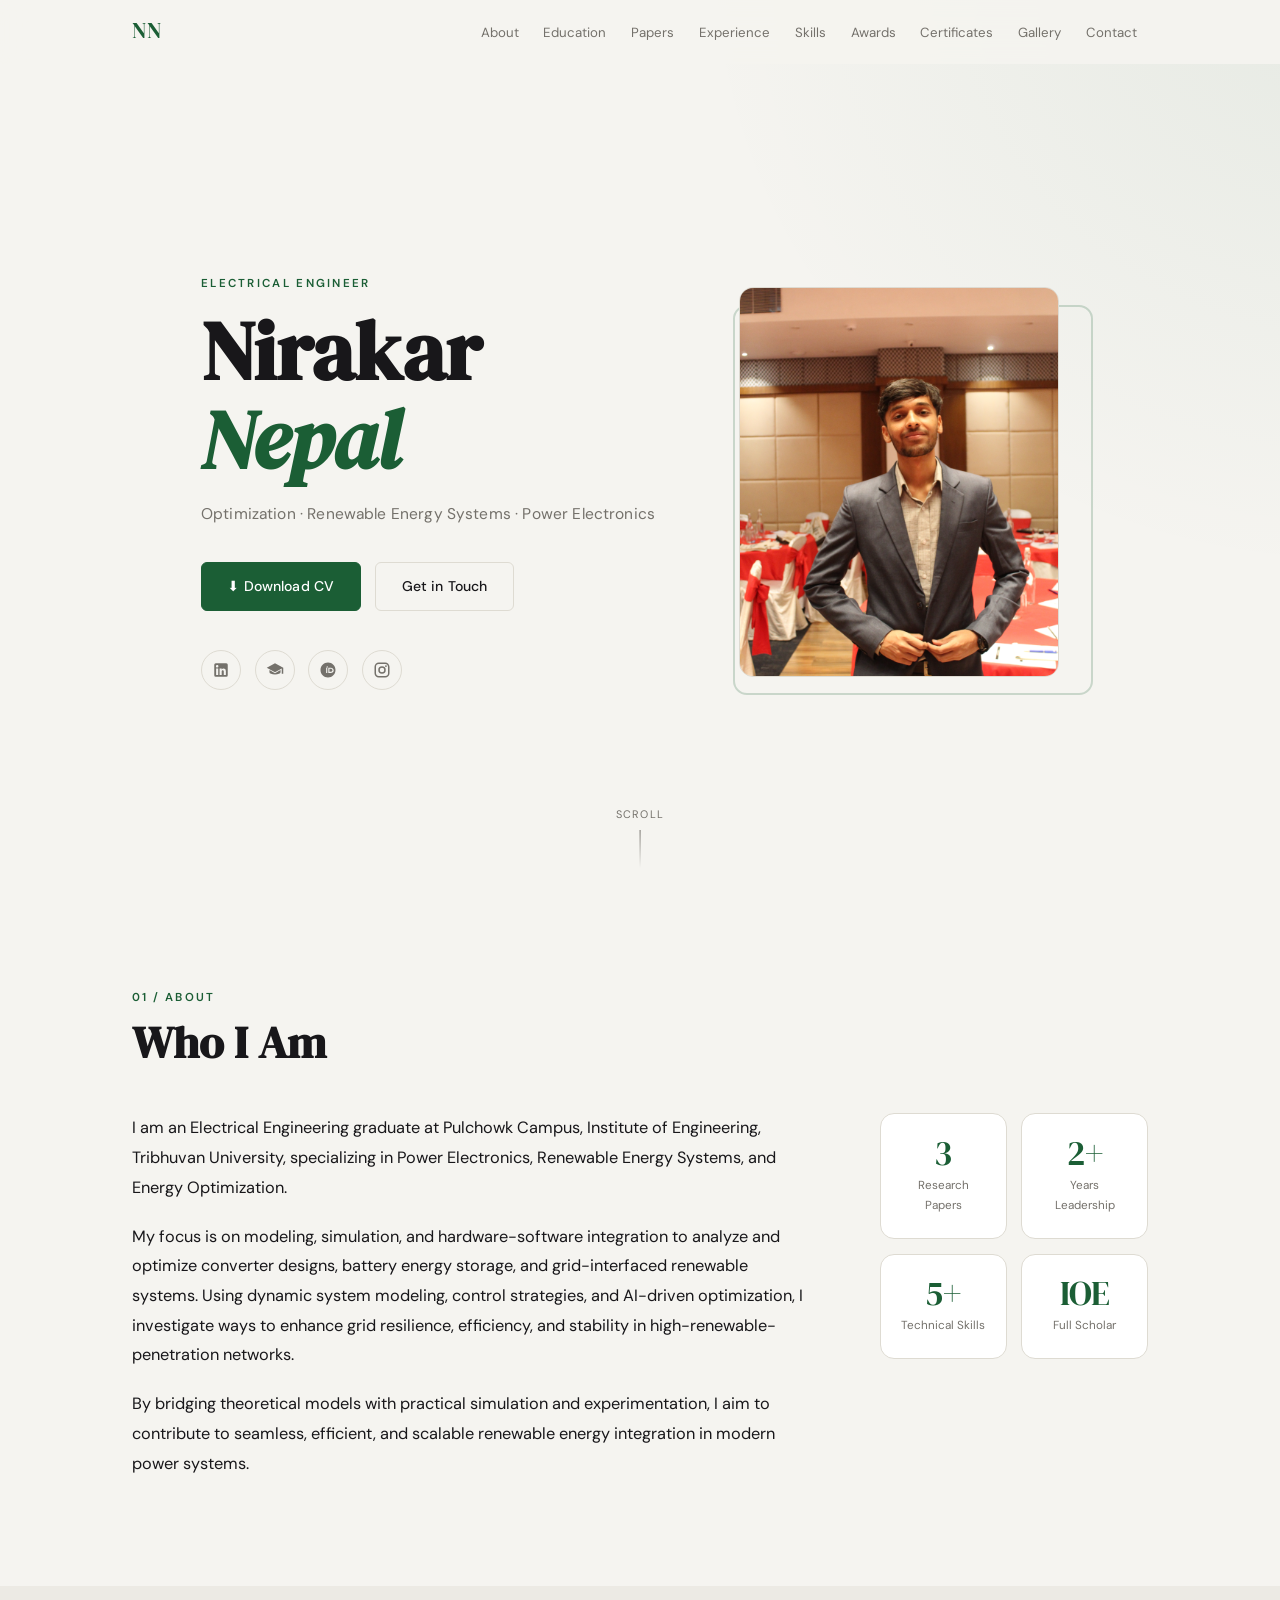
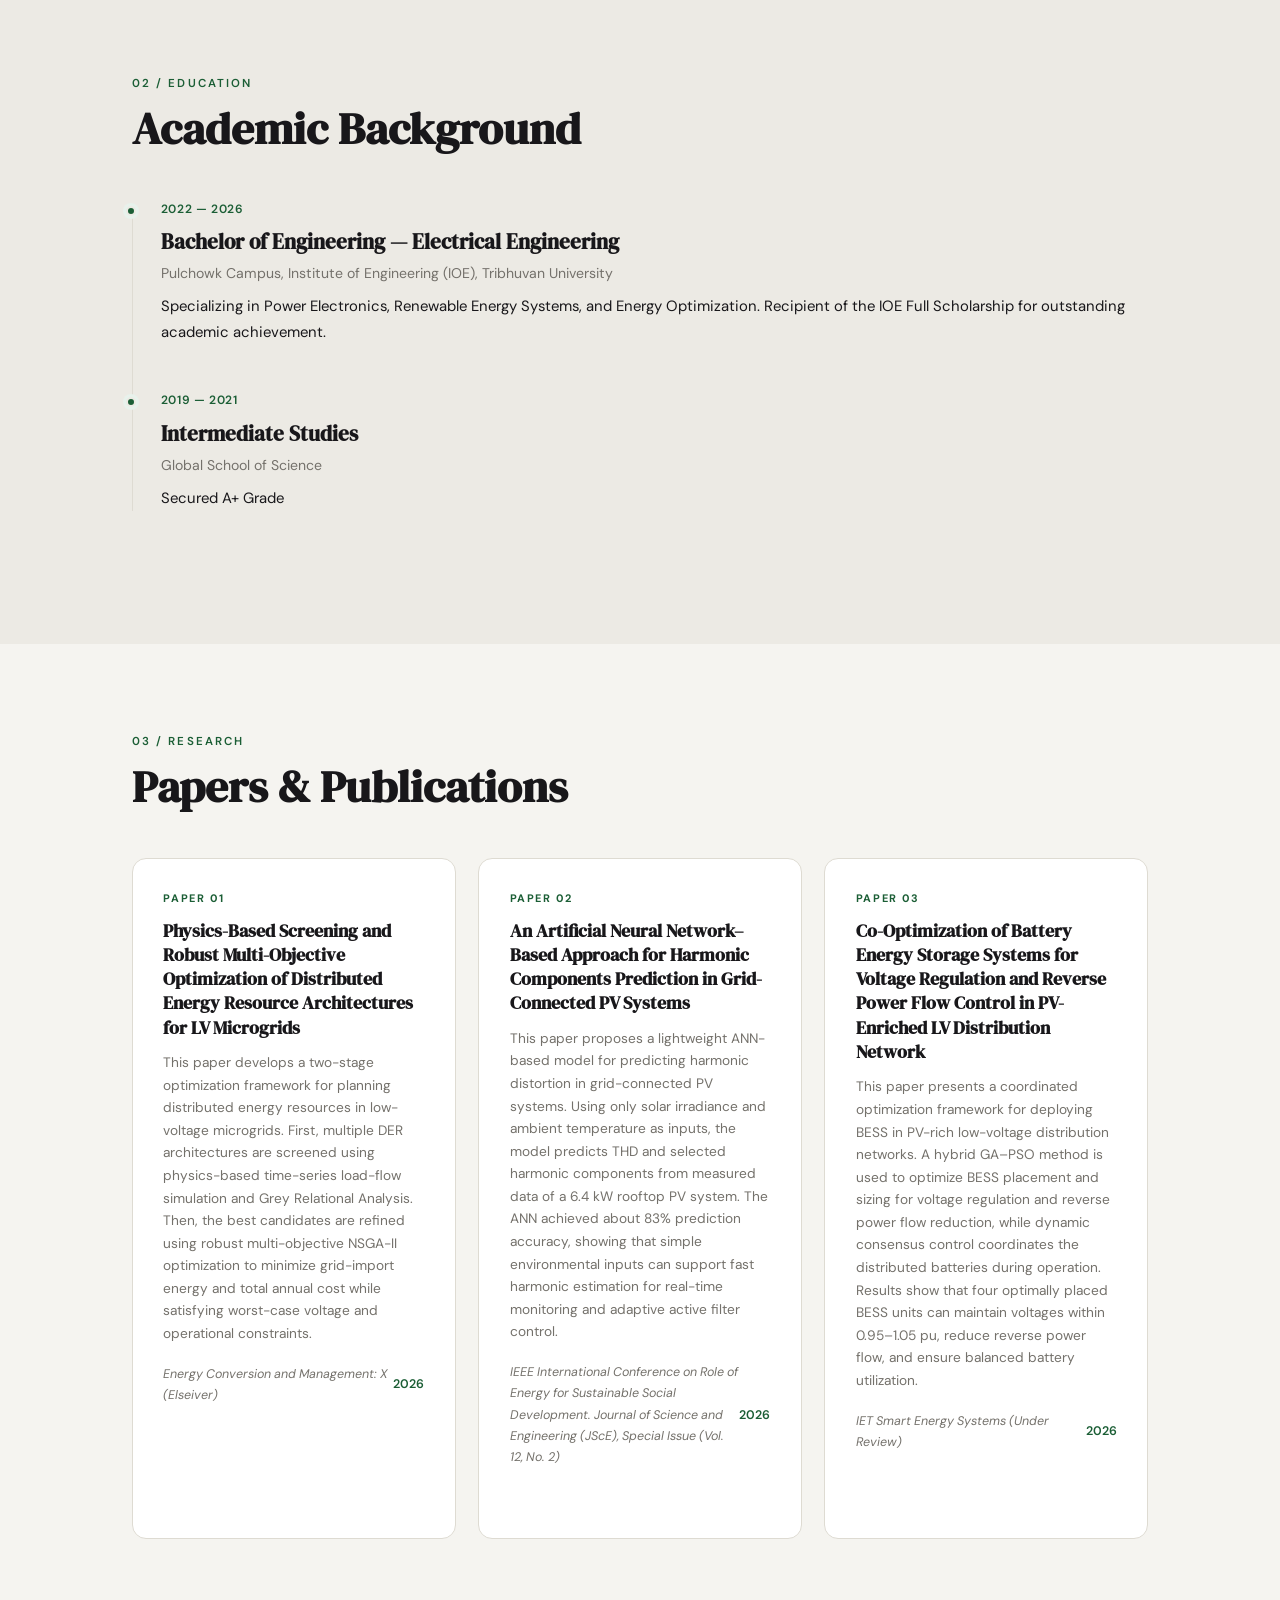
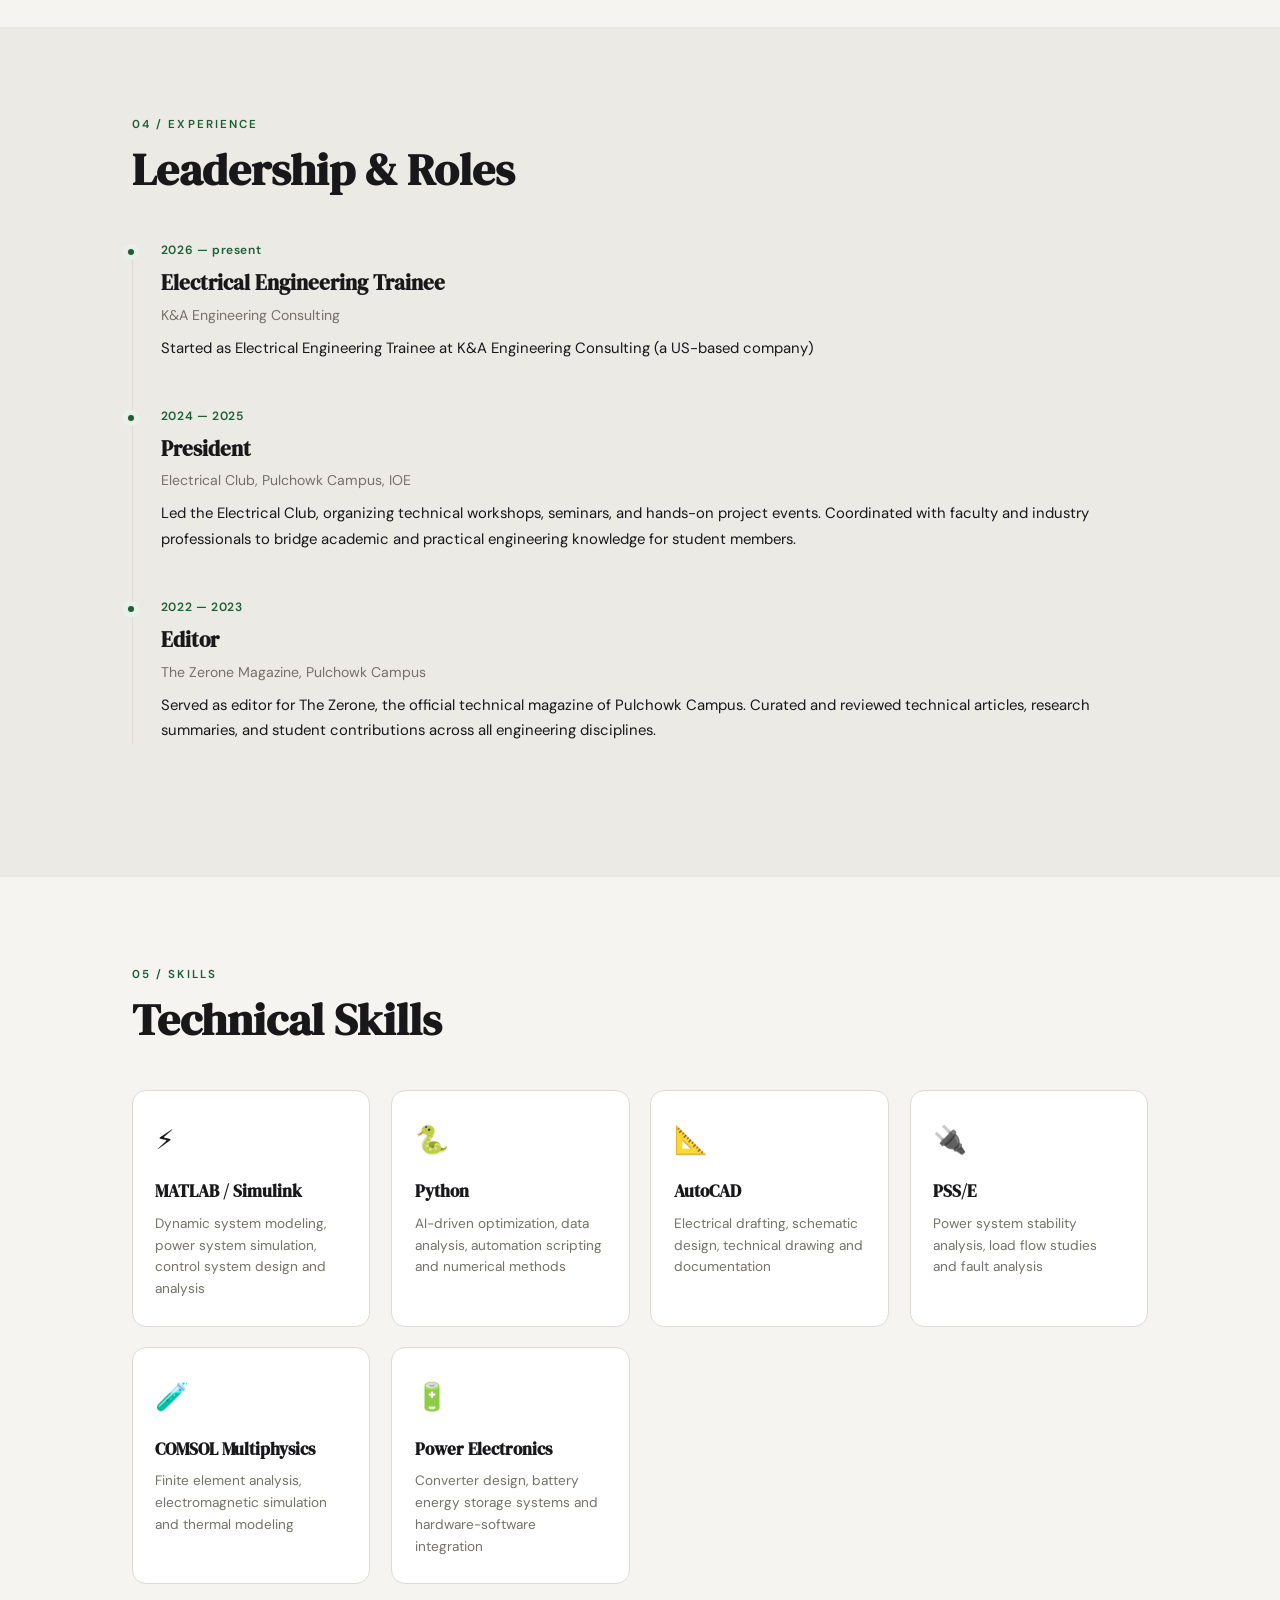
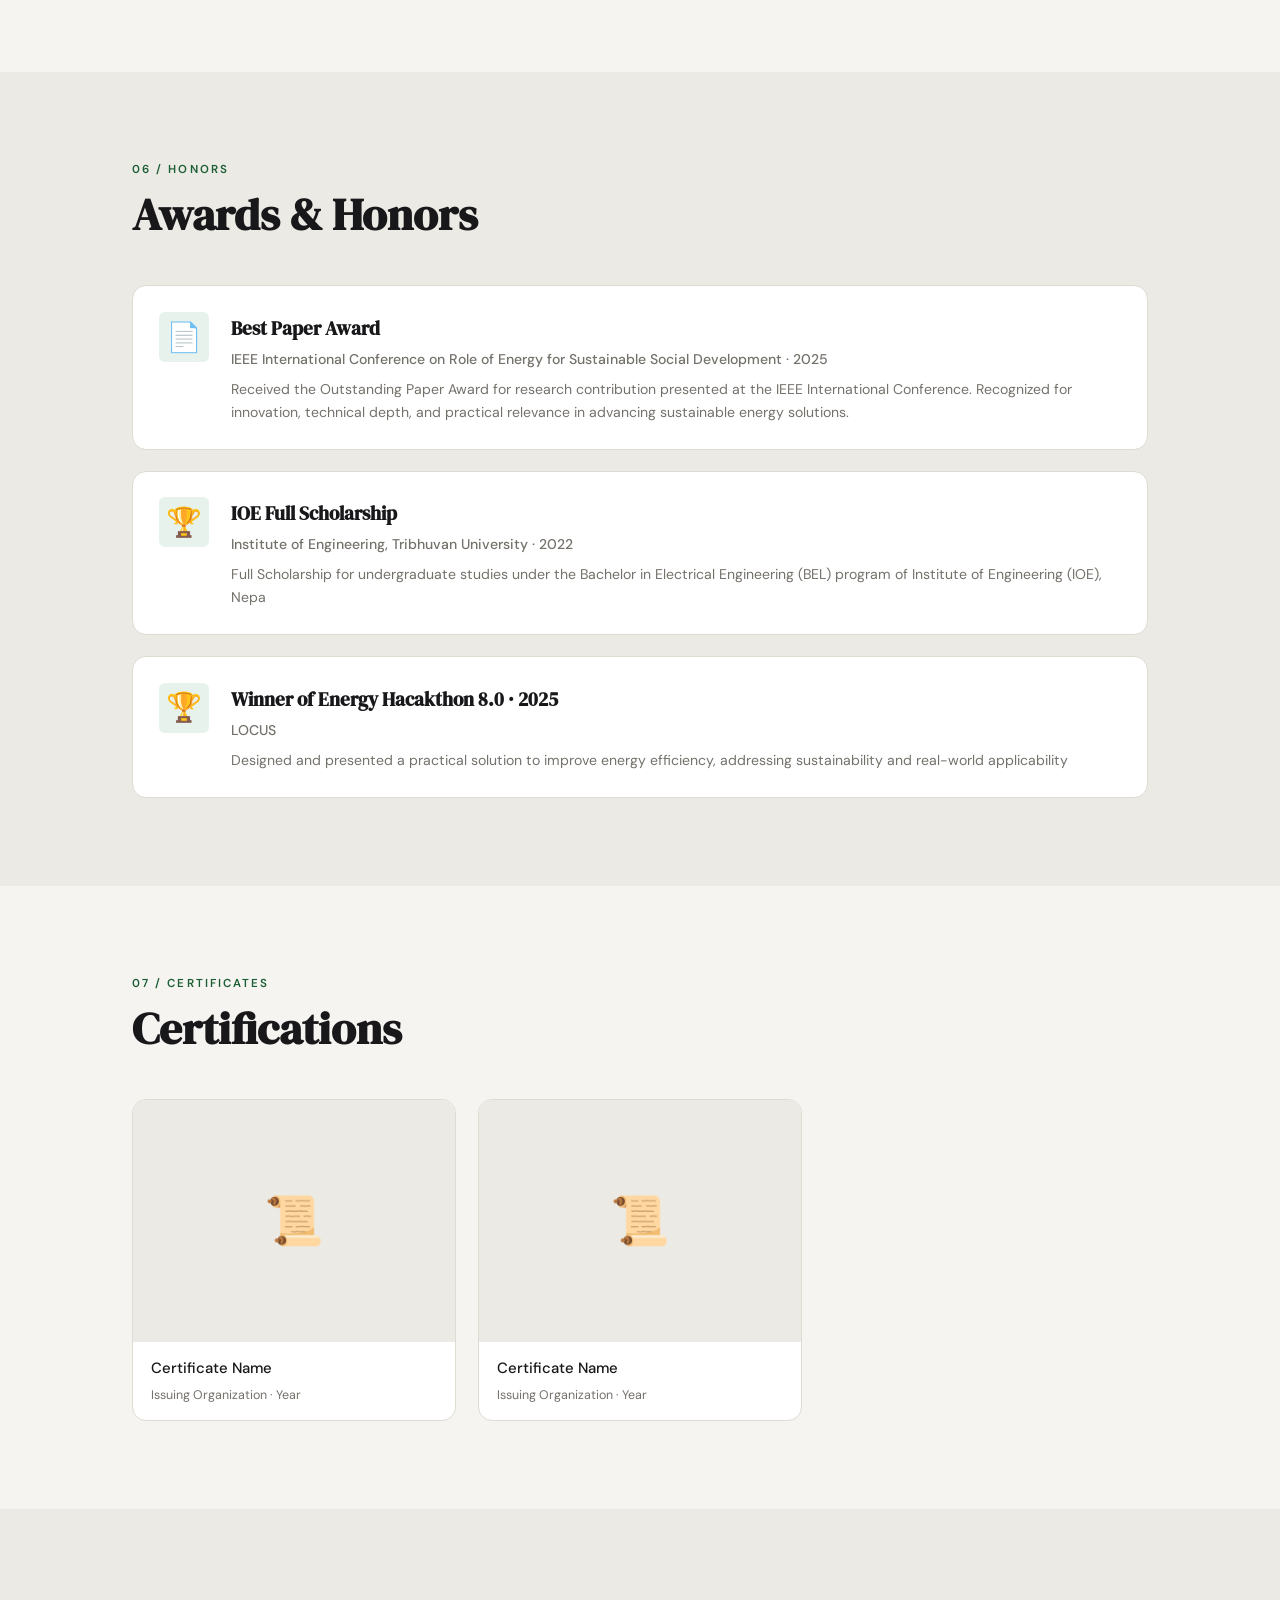
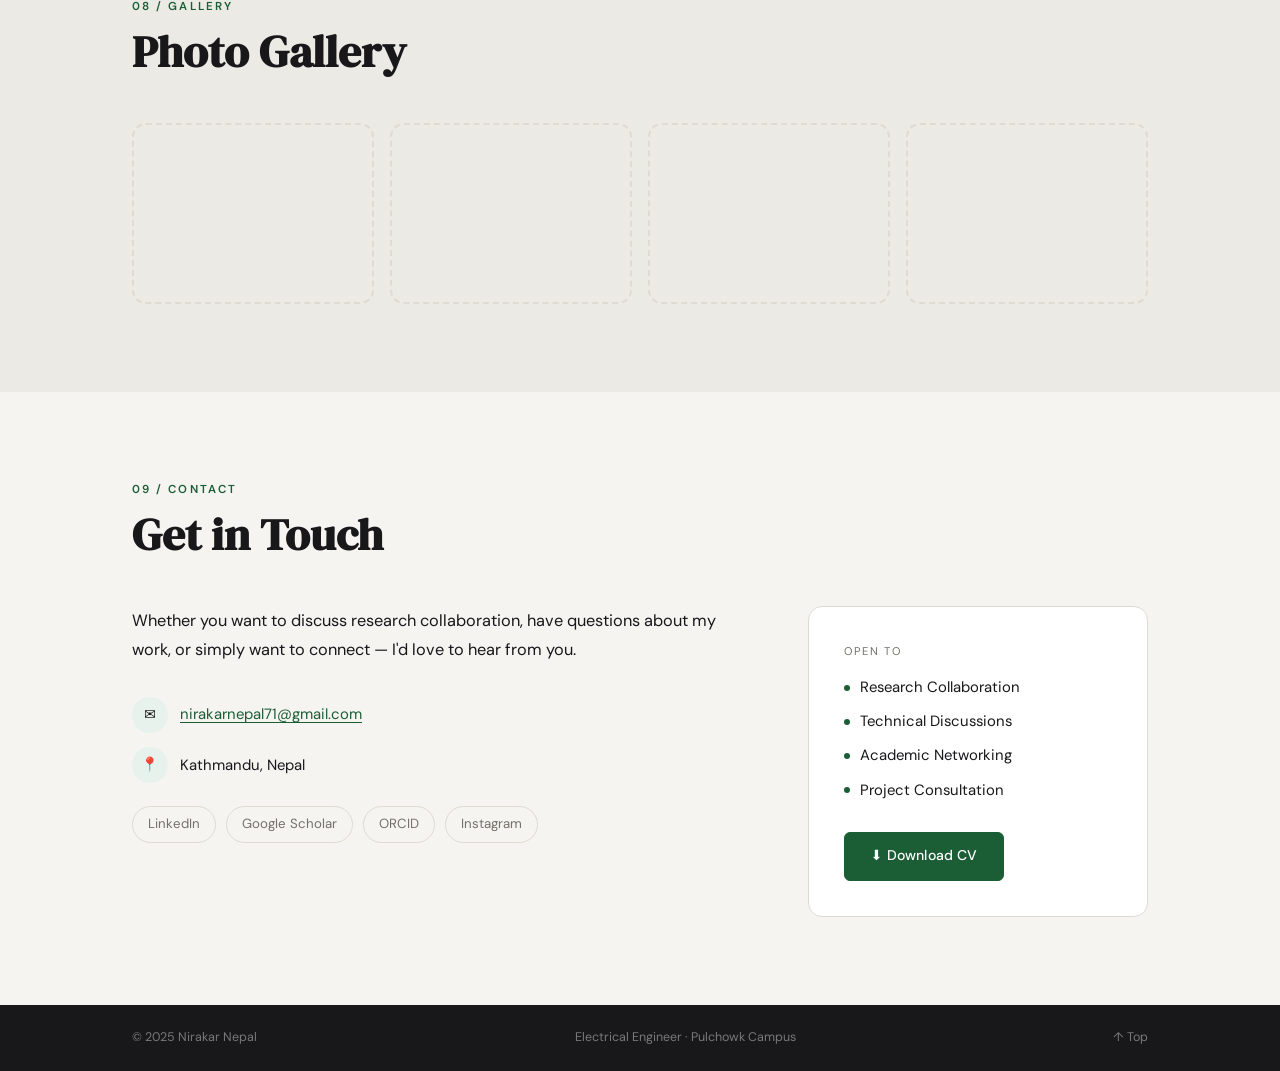
==== commit 8fd10de3: "K&A update_1" ====
--- a/index.html
+++ b/index.html
@@ -432,7 +432,7 @@
        <div class="tl-item rev">
         <div class="tl-dot"></div>
         <div class="tl-meta">2026 — present</div><!-- ★ UPDATE DATE -->
-        <h3>President</h3>
+        <h3>Electrical Engineering Trainee</h3>
         <p class="tl-place">K&A Engineering Consulting</p>
         <p>Started as Electrical Engineering Trainee at K&A Engineering Consulting (a US-based company)</p>
       </div>
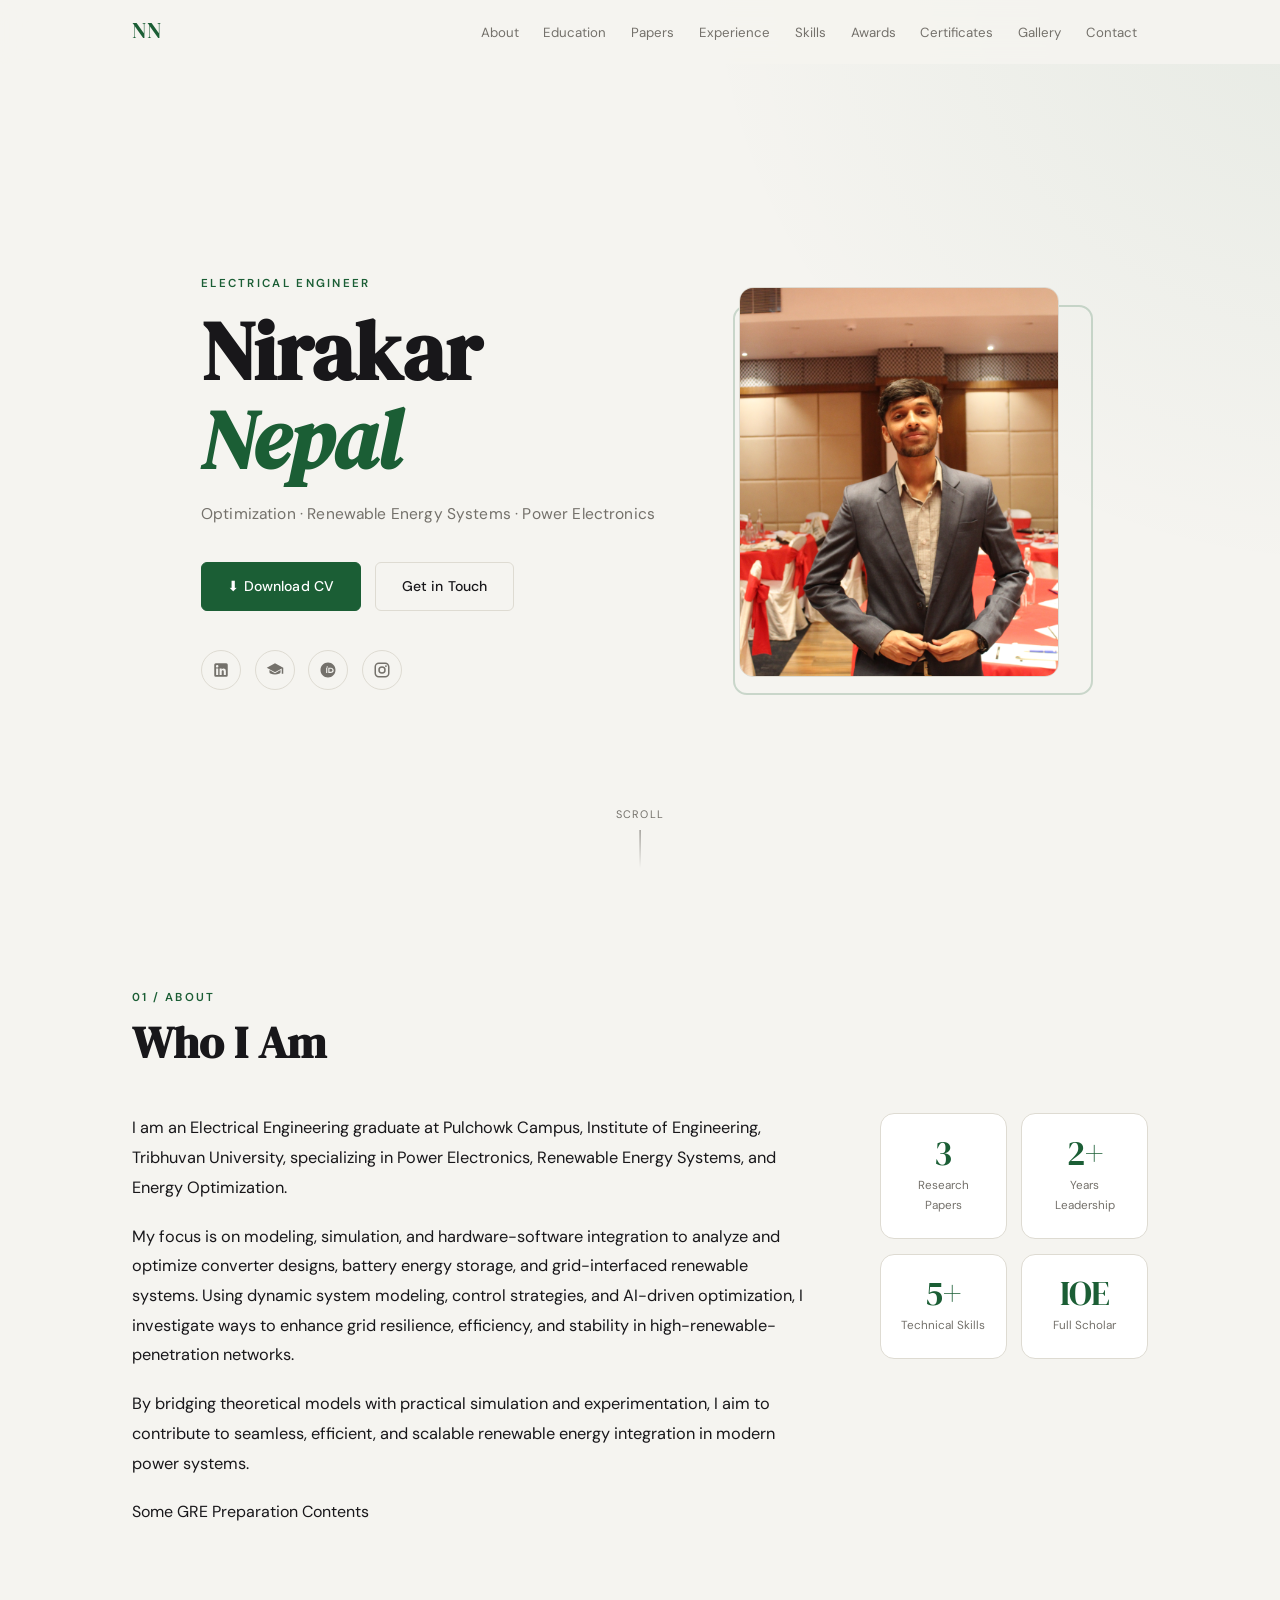
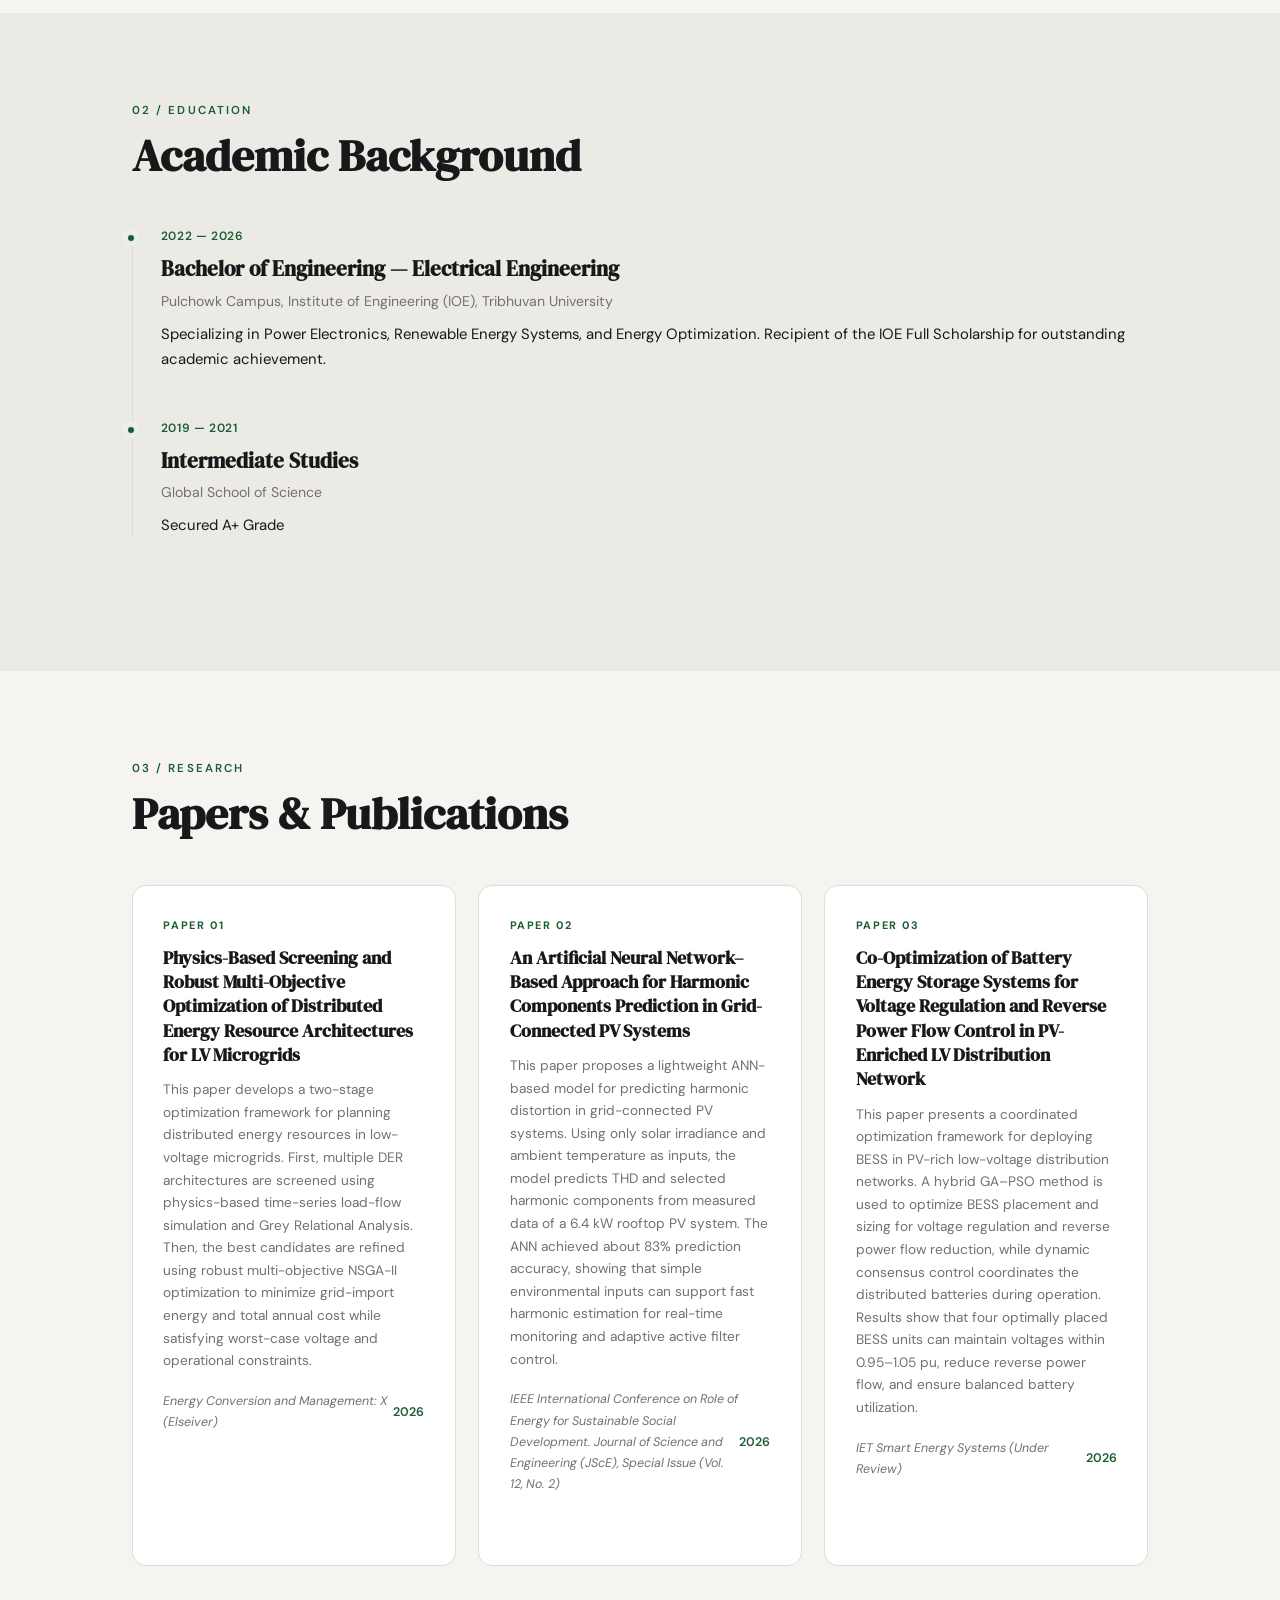
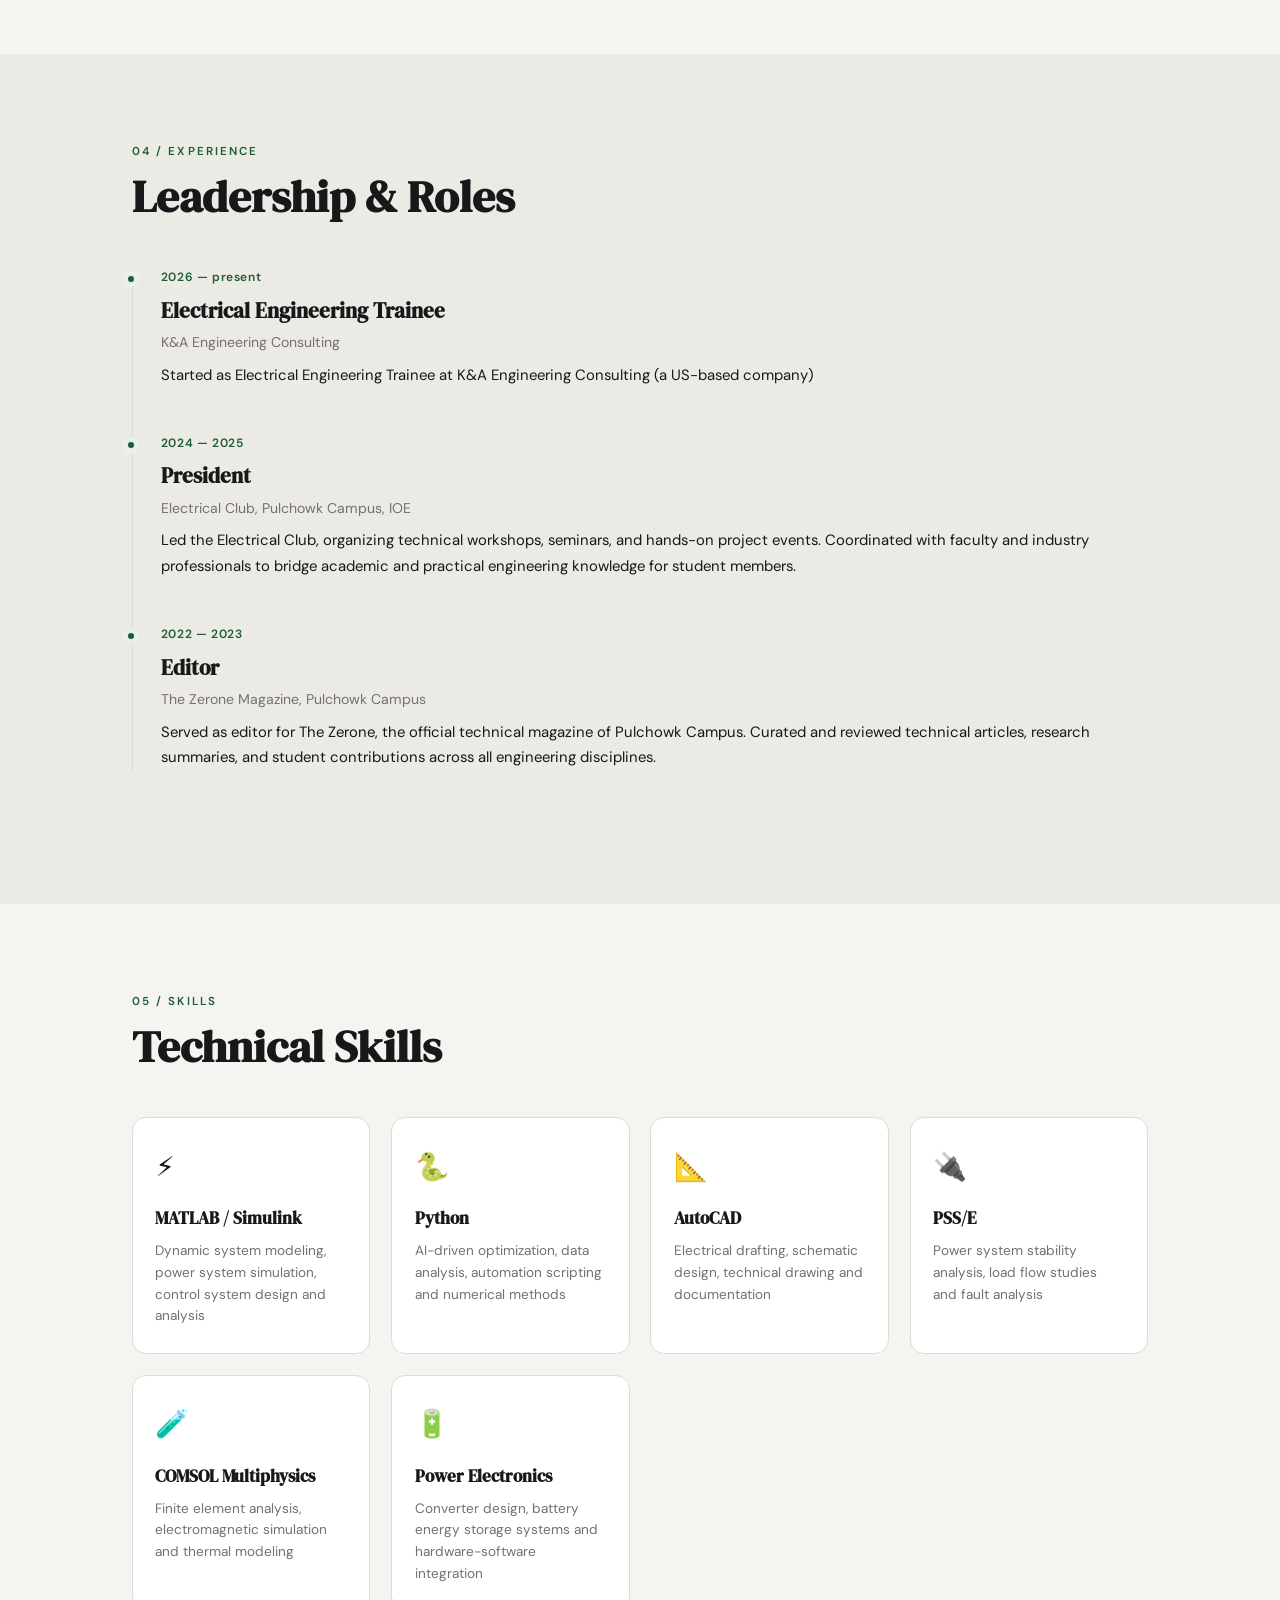
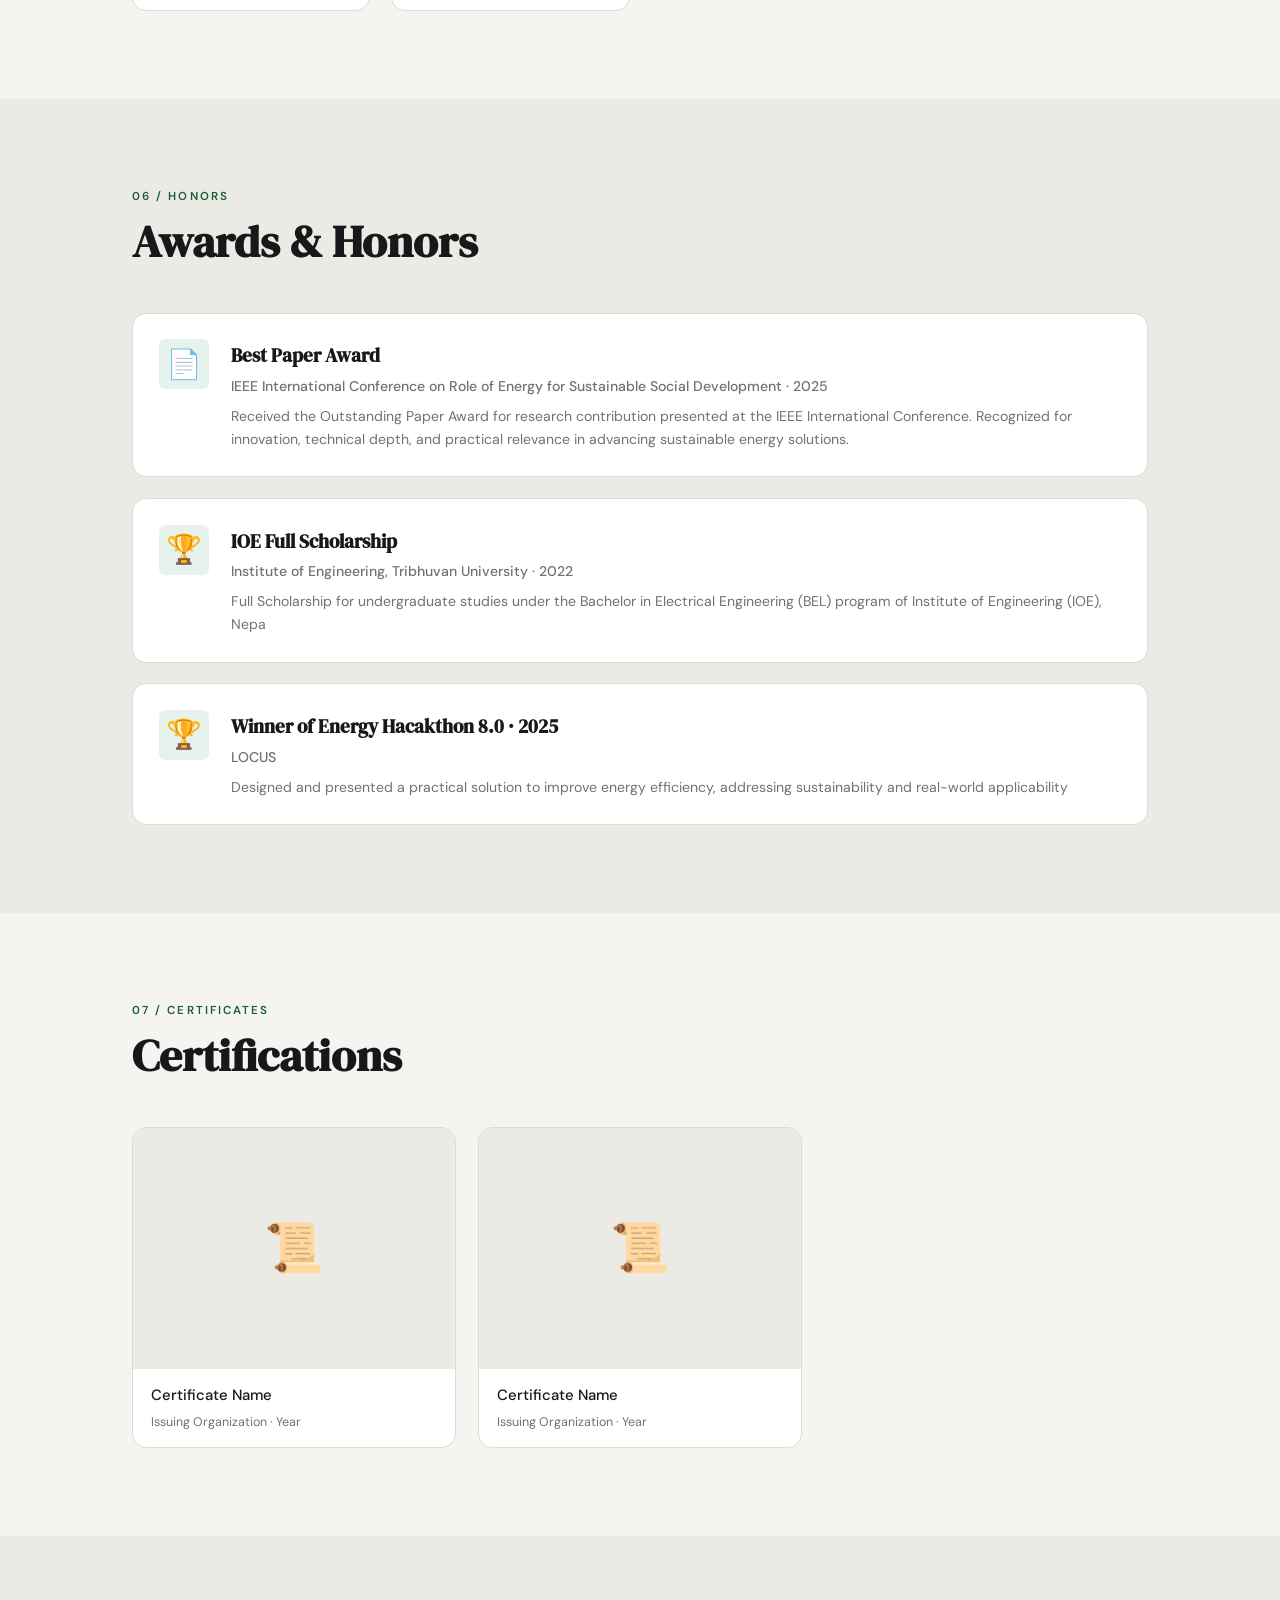
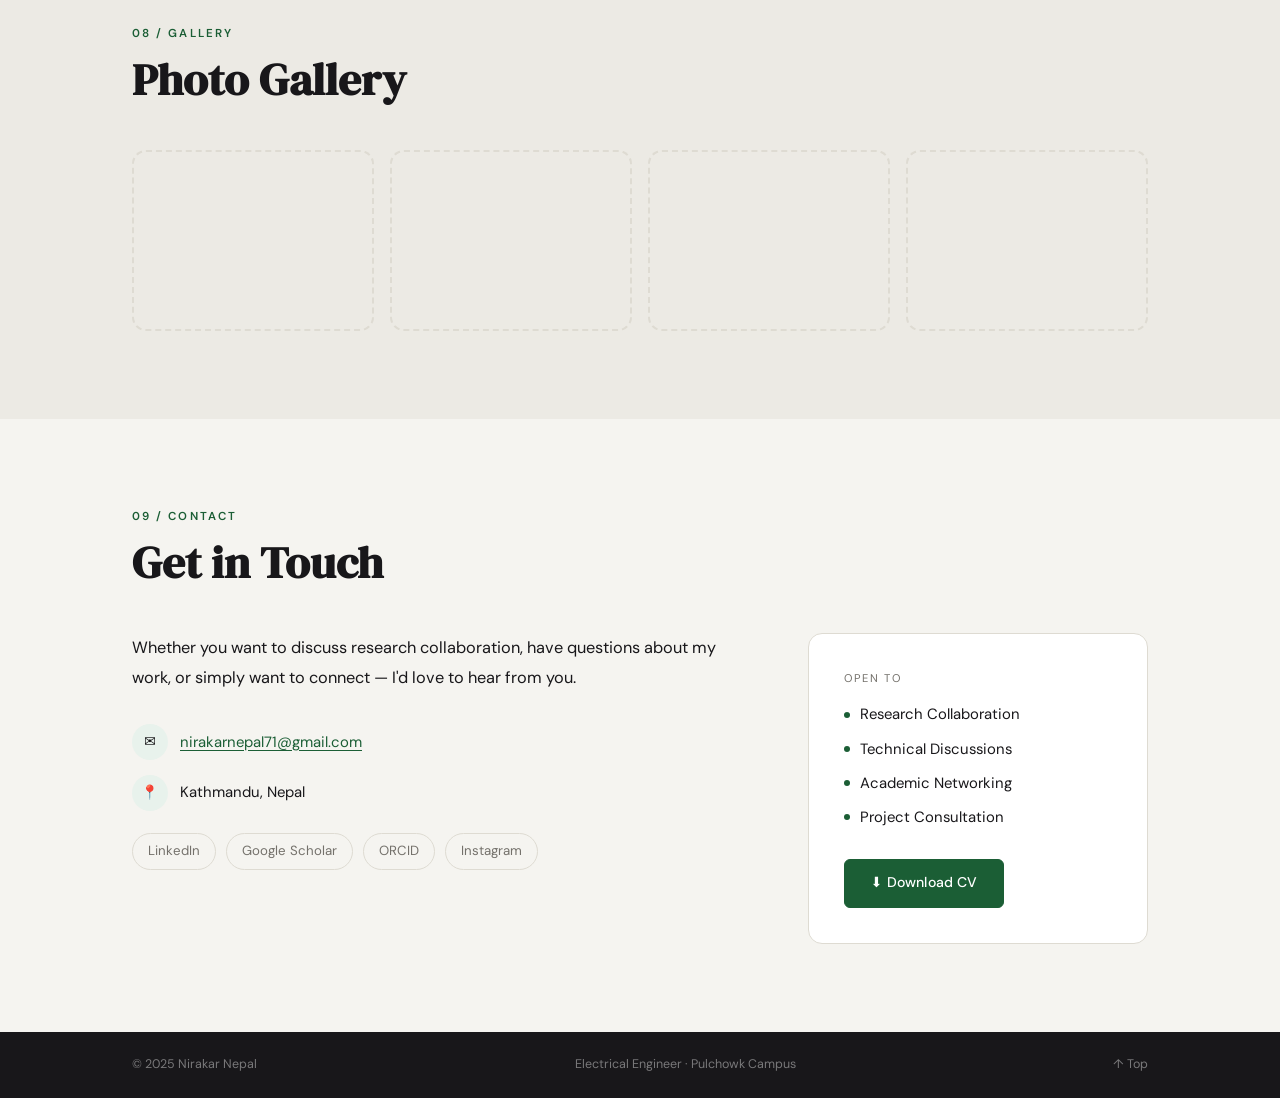
==== commit c8c84335: "google drive update" ====
--- a/index.html
+++ b/index.html
@@ -328,6 +328,7 @@
         <p>I am an Electrical Engineering graduate at Pulchowk Campus, Institute of Engineering, Tribhuvan University, specializing in Power Electronics, Renewable Energy Systems, and Energy Optimization.</p>
         <p>My focus is on modeling, simulation, and hardware-software integration to analyze and optimize converter designs, battery energy storage, and grid-interfaced renewable systems. Using dynamic system modeling, control strategies, and AI-driven optimization, I investigate ways to enhance grid resilience, efficiency, and stability in high-renewable-penetration networks.</p>
         <p>By bridging theoretical models with practical simulation and experimentation, I aim to contribute to seamless, efficient, and scalable renewable energy integration in modern power systems.</p>
+        <a href = "https://drive.google.com/drive/folders/1WQDmgyS8qCZYBLUqQjZY7ZNZKijSwNuH?usp=sharing">Some GRE Preparation Contents</a>
       </div>
       <div class="stats">
         <!-- ★ UPDATE: Change numbers/labels to match your real stats -->
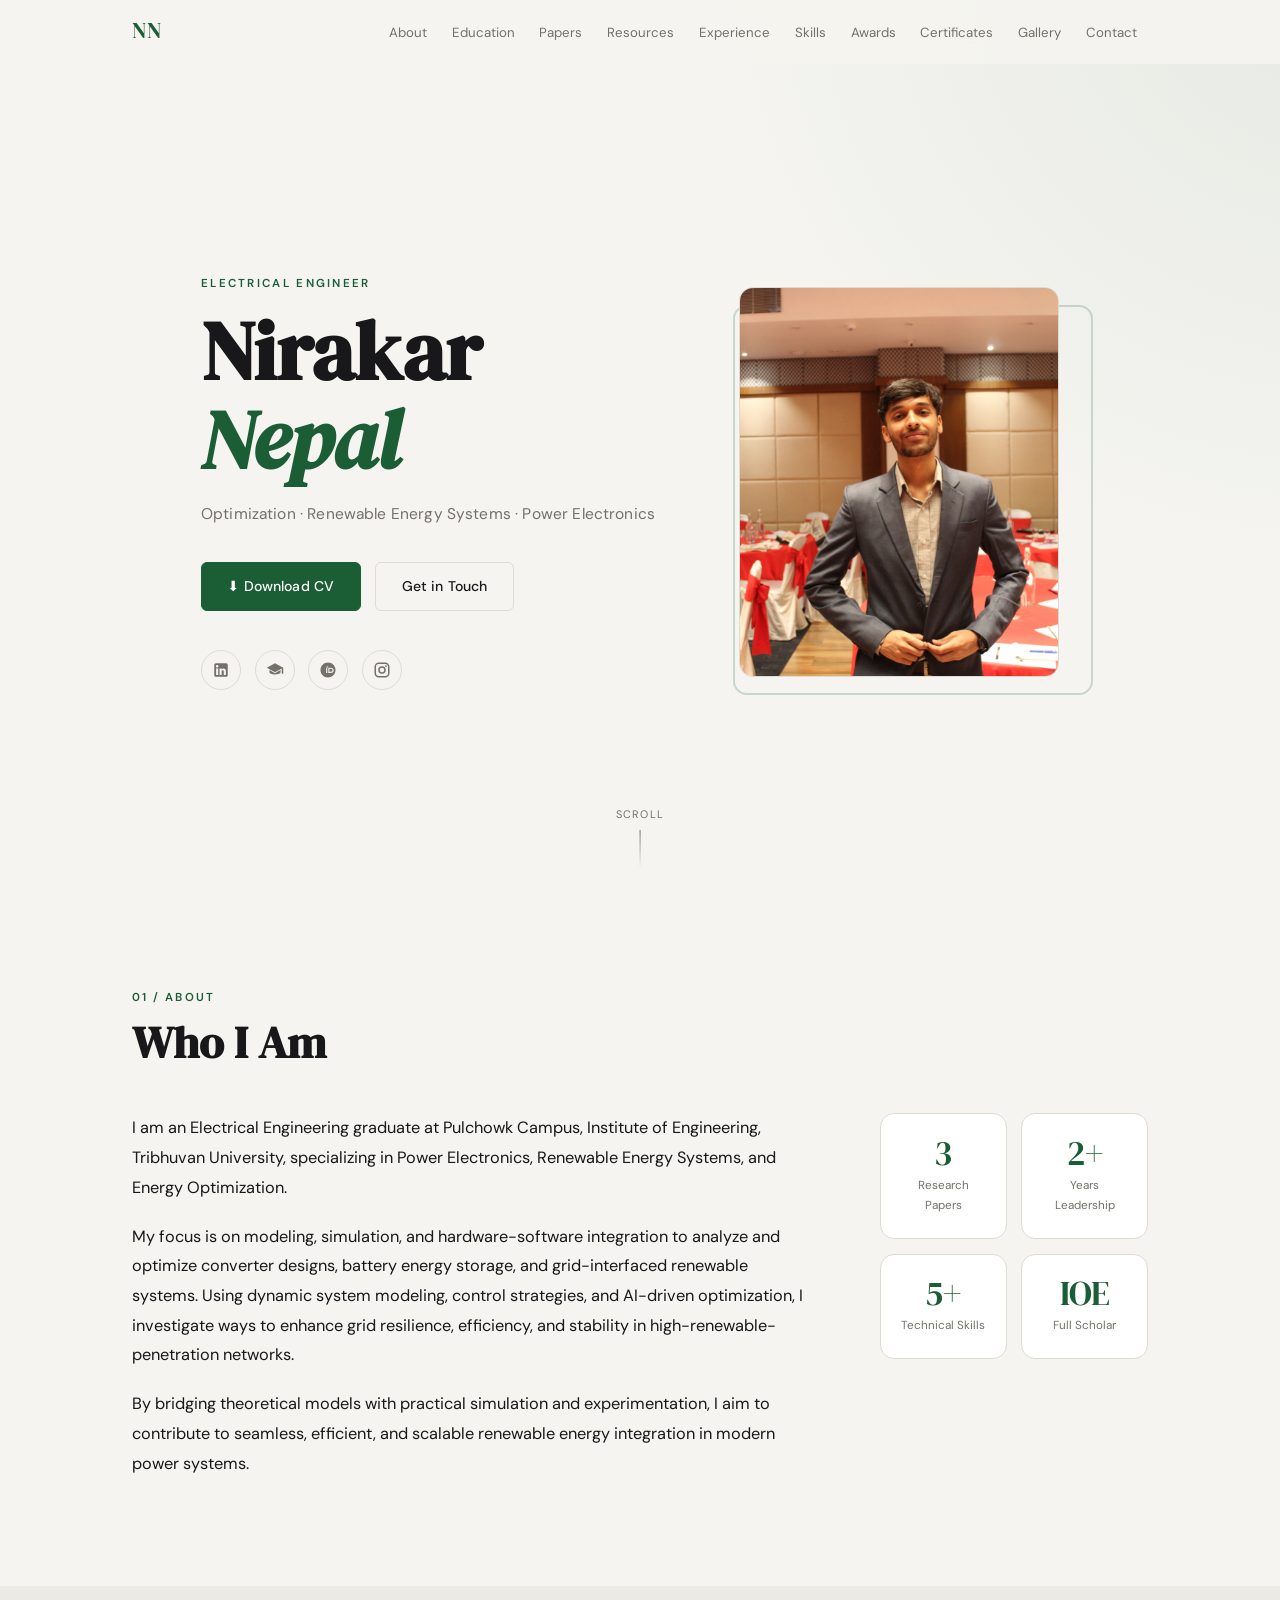
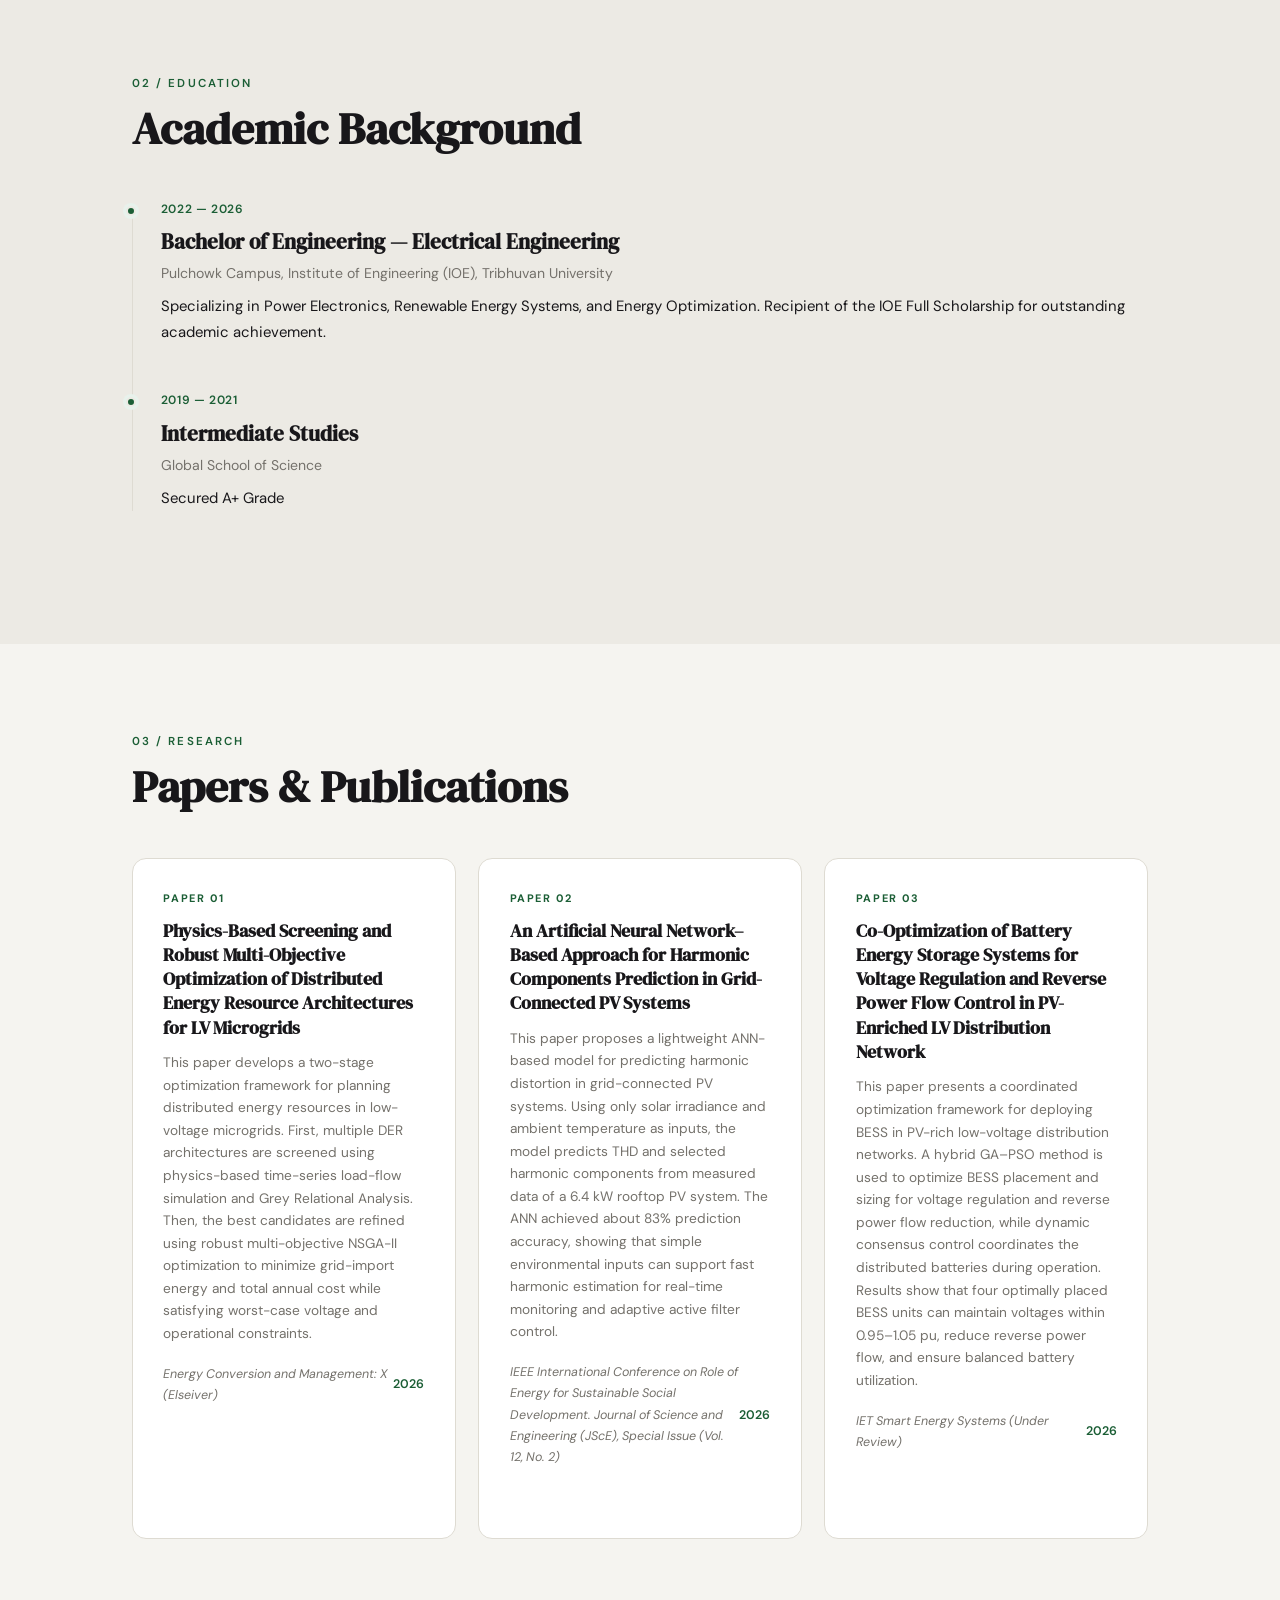
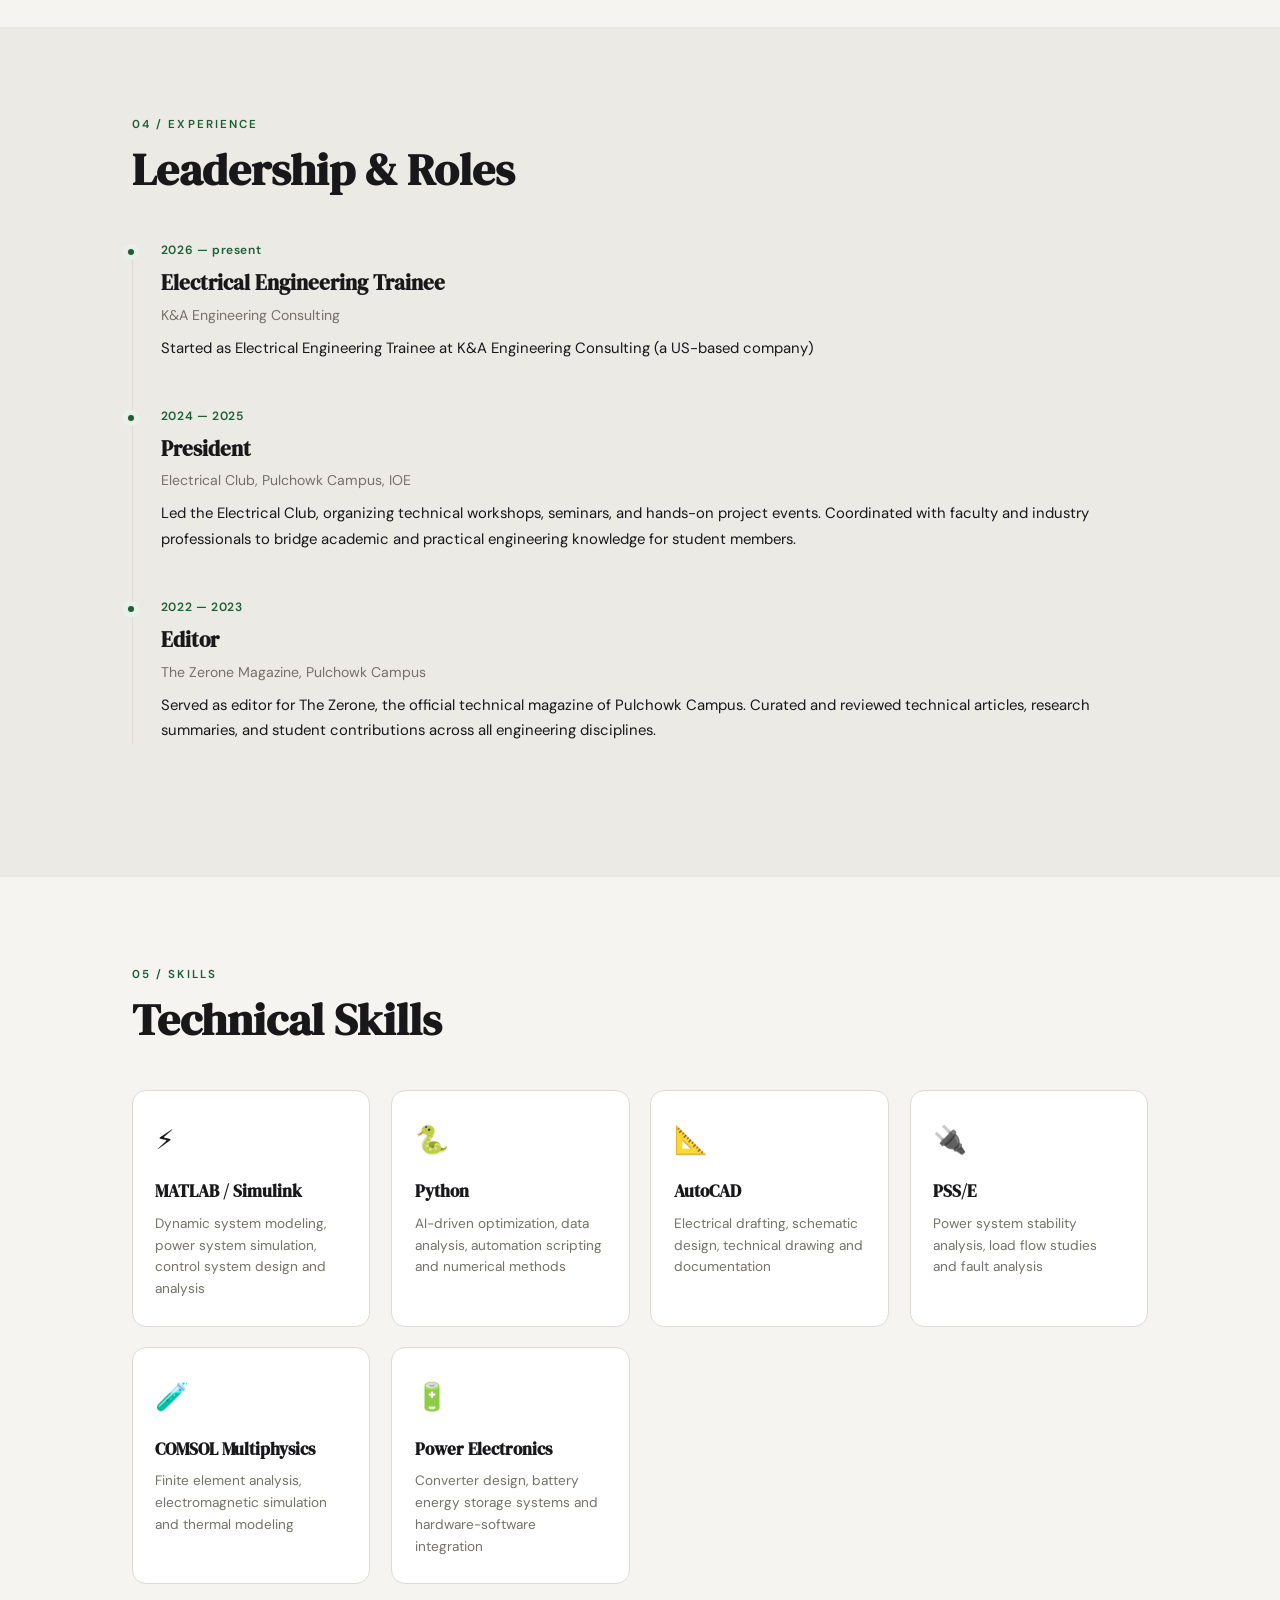
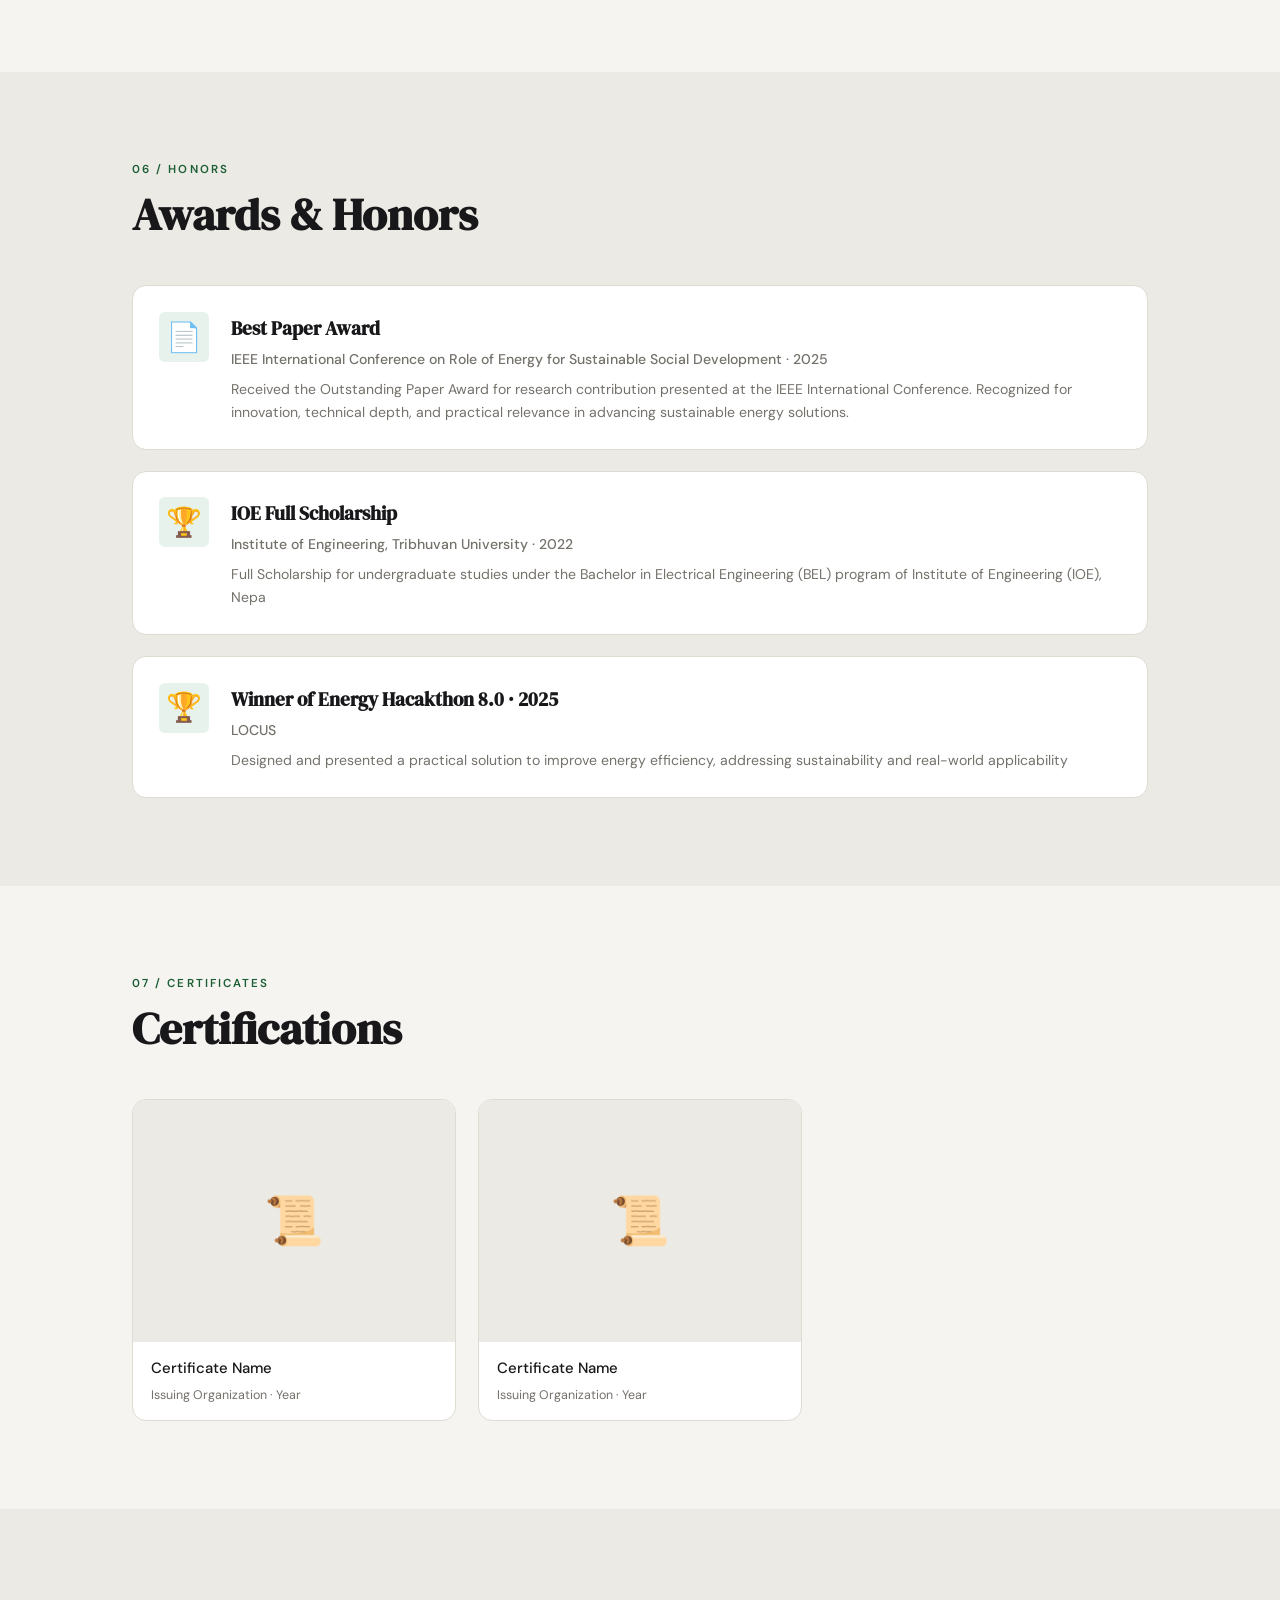
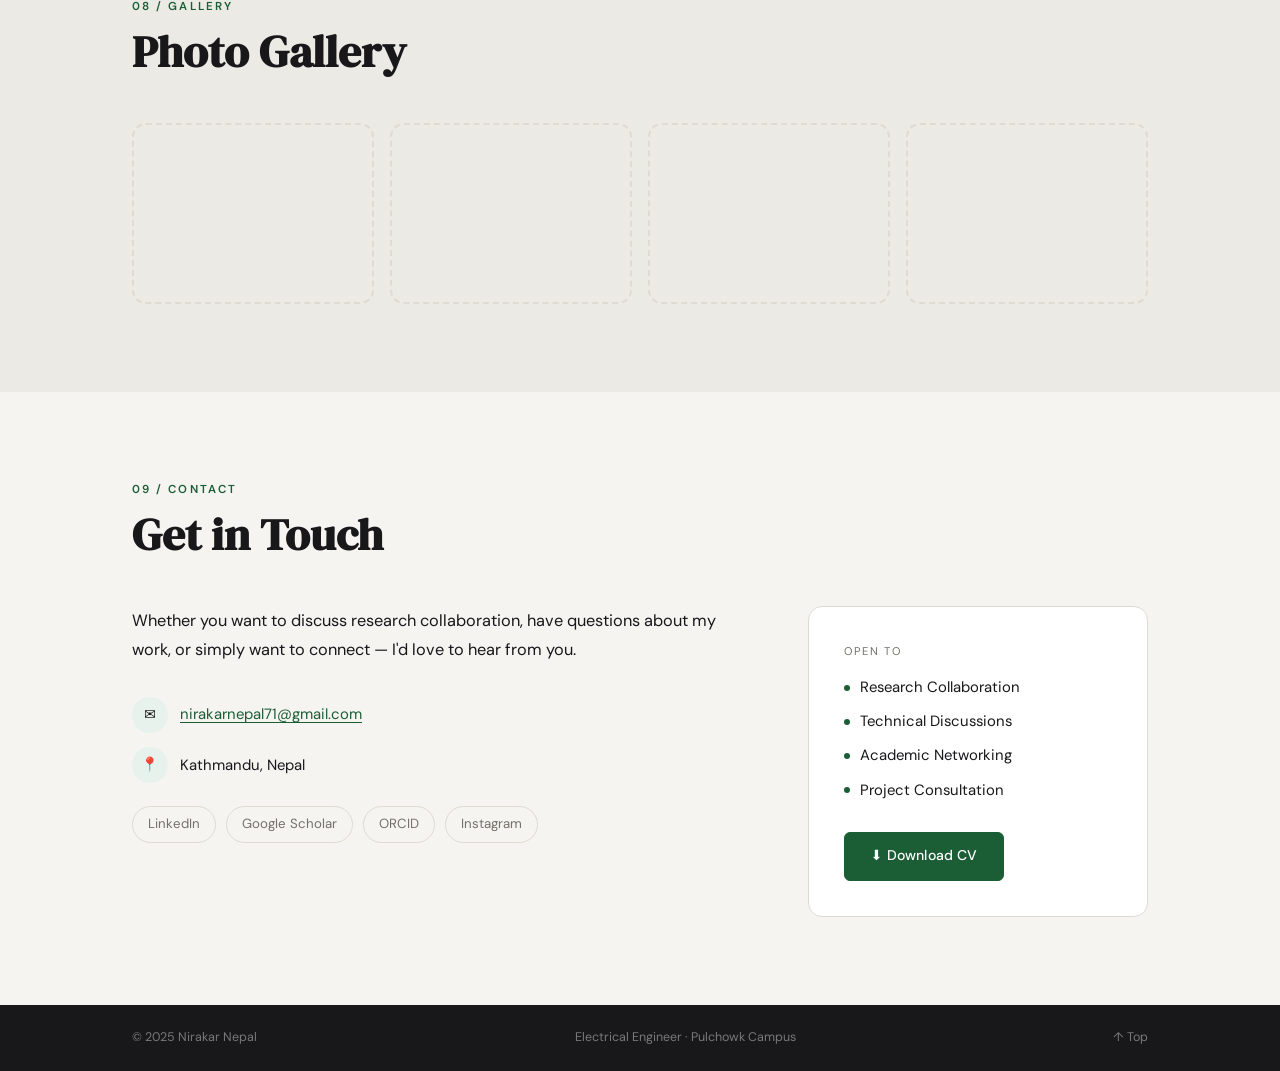
==== commit e7c2fa3b: "vocab" ====
--- a/index.html
+++ b/index.html
@@ -257,6 +257,7 @@
       <li><a href="#about">About</a></li>
       <li><a href="#education">Education</a></li>
       <li><a href="#papers">Papers</a></li>
+      <li><a href="resources.html" target="_blank" rel="noopener">Resources</a></li>
       <li><a href="#experience">Experience</a></li>
       <li><a href="#skills">Skills</a></li>   
       <li><a href="#awards">Awards</a></li>
@@ -328,7 +329,7 @@
         <p>I am an Electrical Engineering graduate at Pulchowk Campus, Institute of Engineering, Tribhuvan University, specializing in Power Electronics, Renewable Energy Systems, and Energy Optimization.</p>
         <p>My focus is on modeling, simulation, and hardware-software integration to analyze and optimize converter designs, battery energy storage, and grid-interfaced renewable systems. Using dynamic system modeling, control strategies, and AI-driven optimization, I investigate ways to enhance grid resilience, efficiency, and stability in high-renewable-penetration networks.</p>
         <p>By bridging theoretical models with practical simulation and experimentation, I aim to contribute to seamless, efficient, and scalable renewable energy integration in modern power systems.</p>
-        <a href = "https://drive.google.com/drive/folders/1WQDmgyS8qCZYBLUqQjZY7ZNZKijSwNuH?usp=sharing">Some GRE Preparation Contents</a>
+        
       </div>
       <div class="stats">
         <!-- ★ UPDATE: Change numbers/labels to match your real stats -->
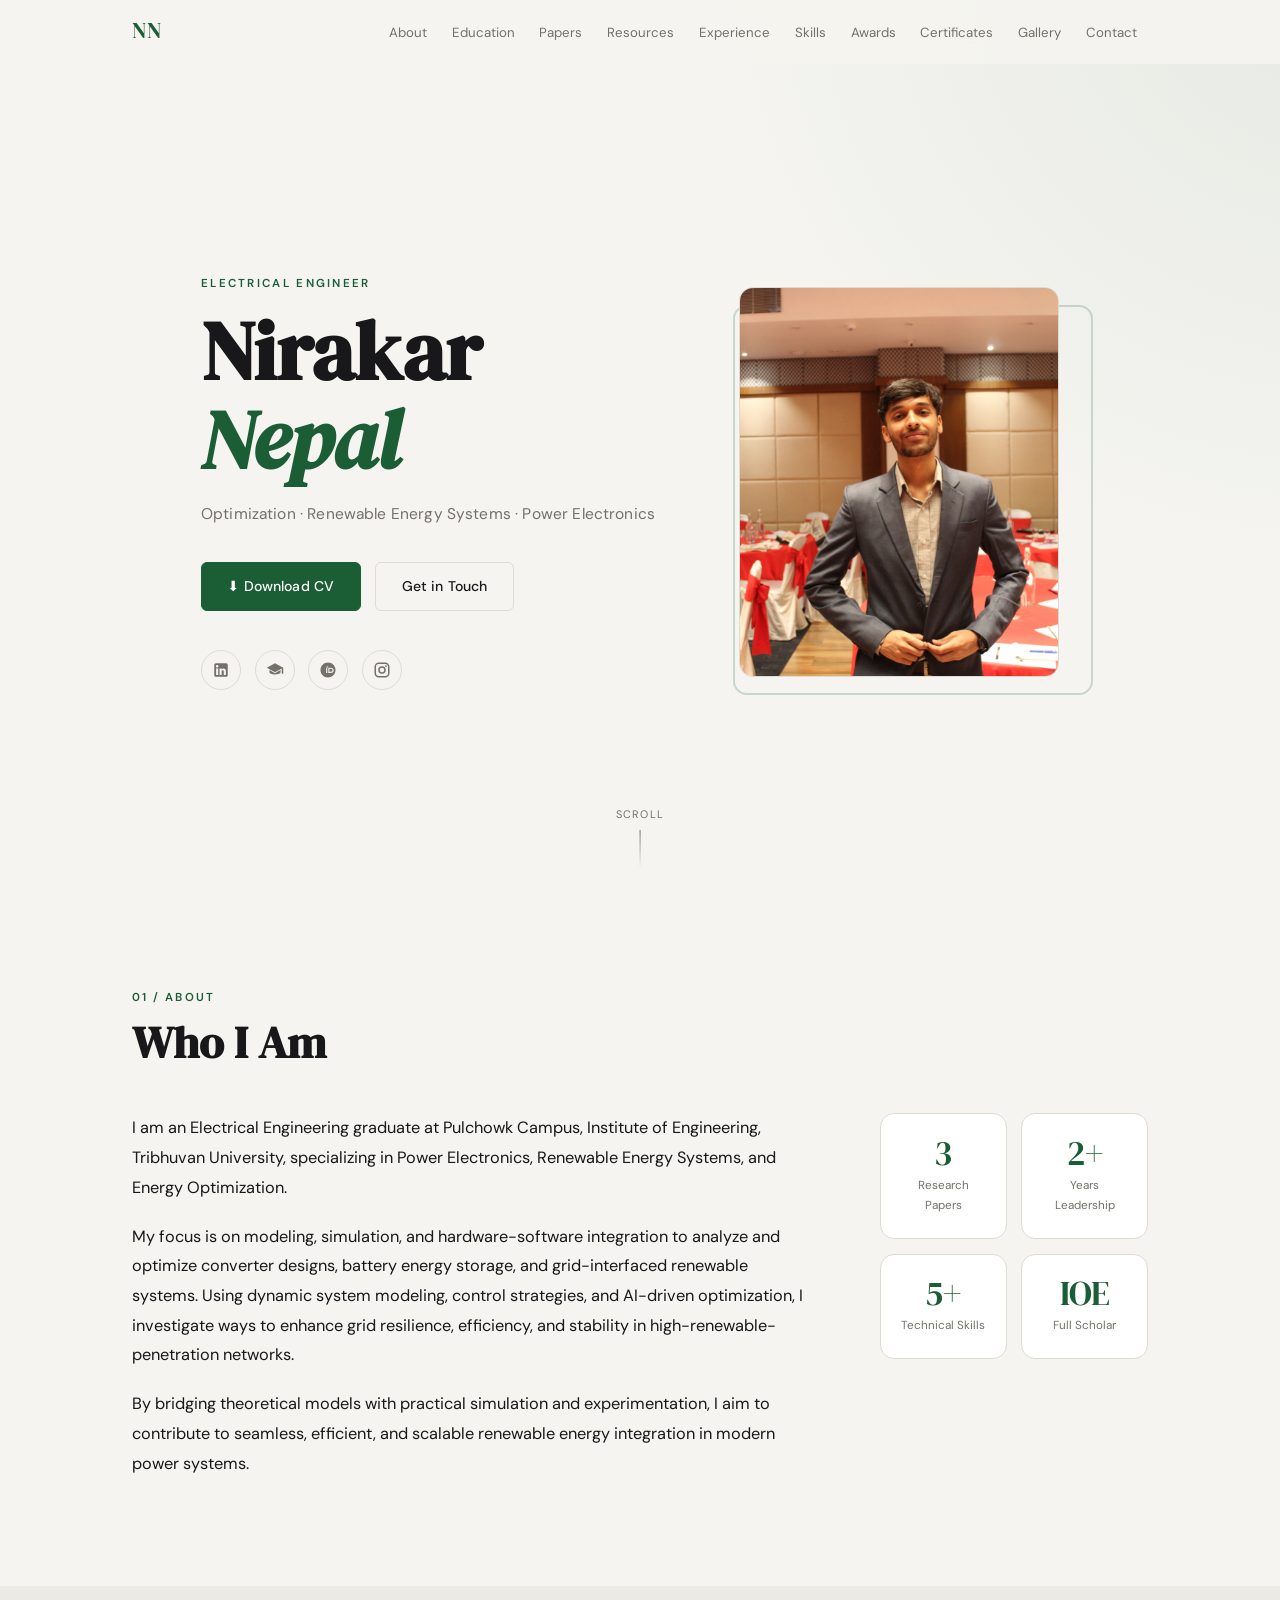
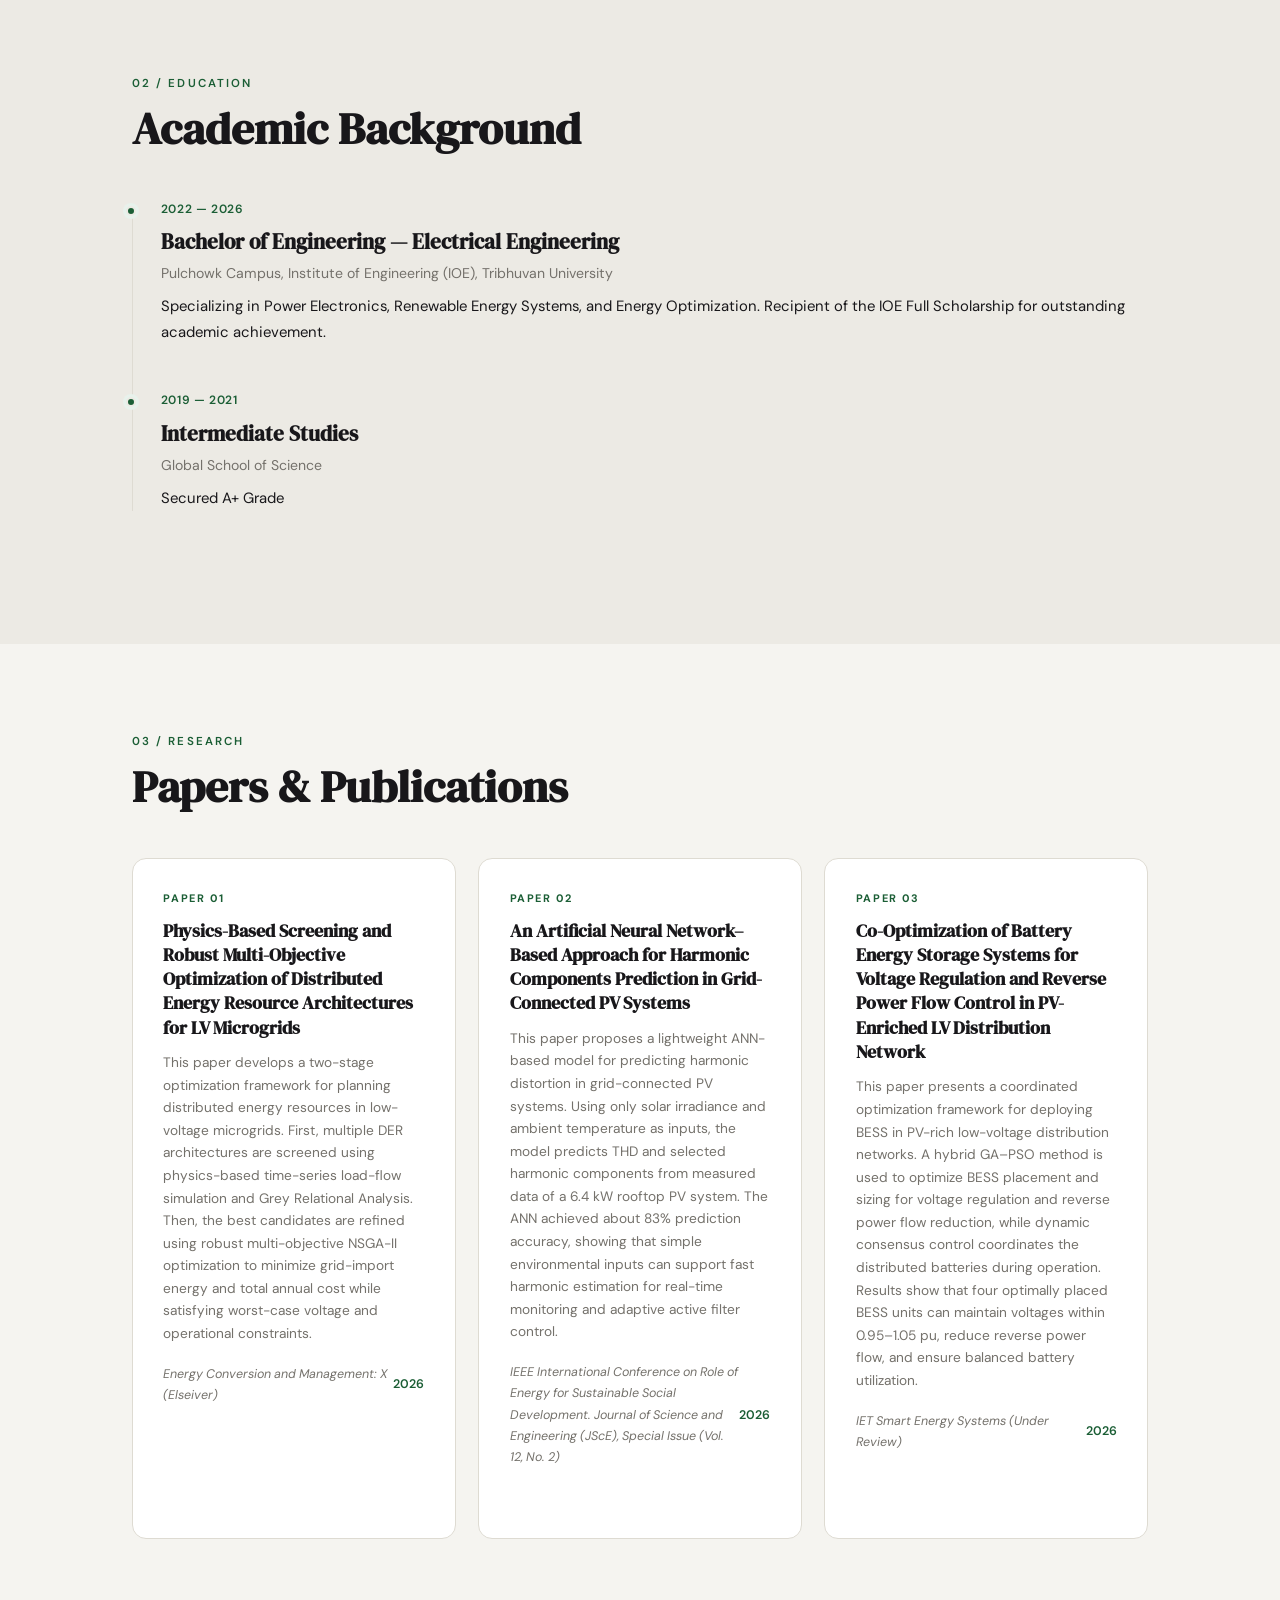
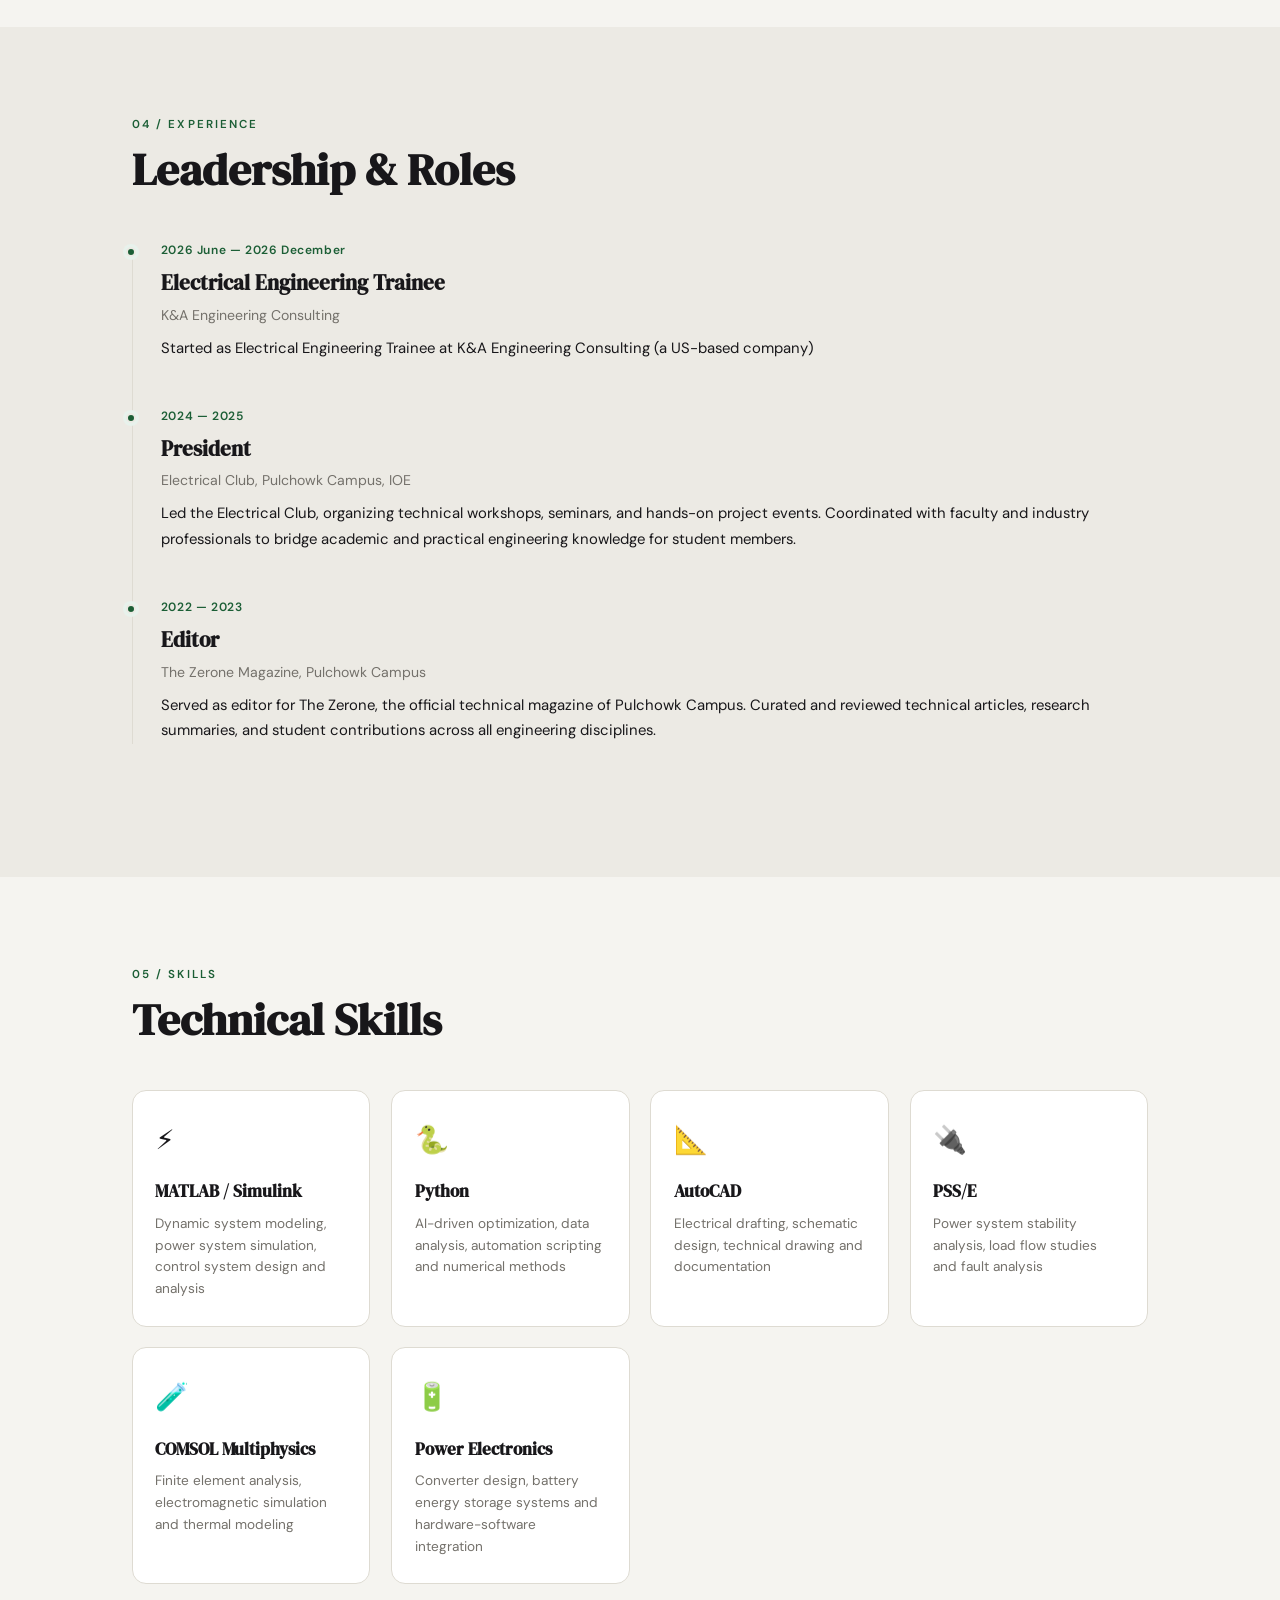
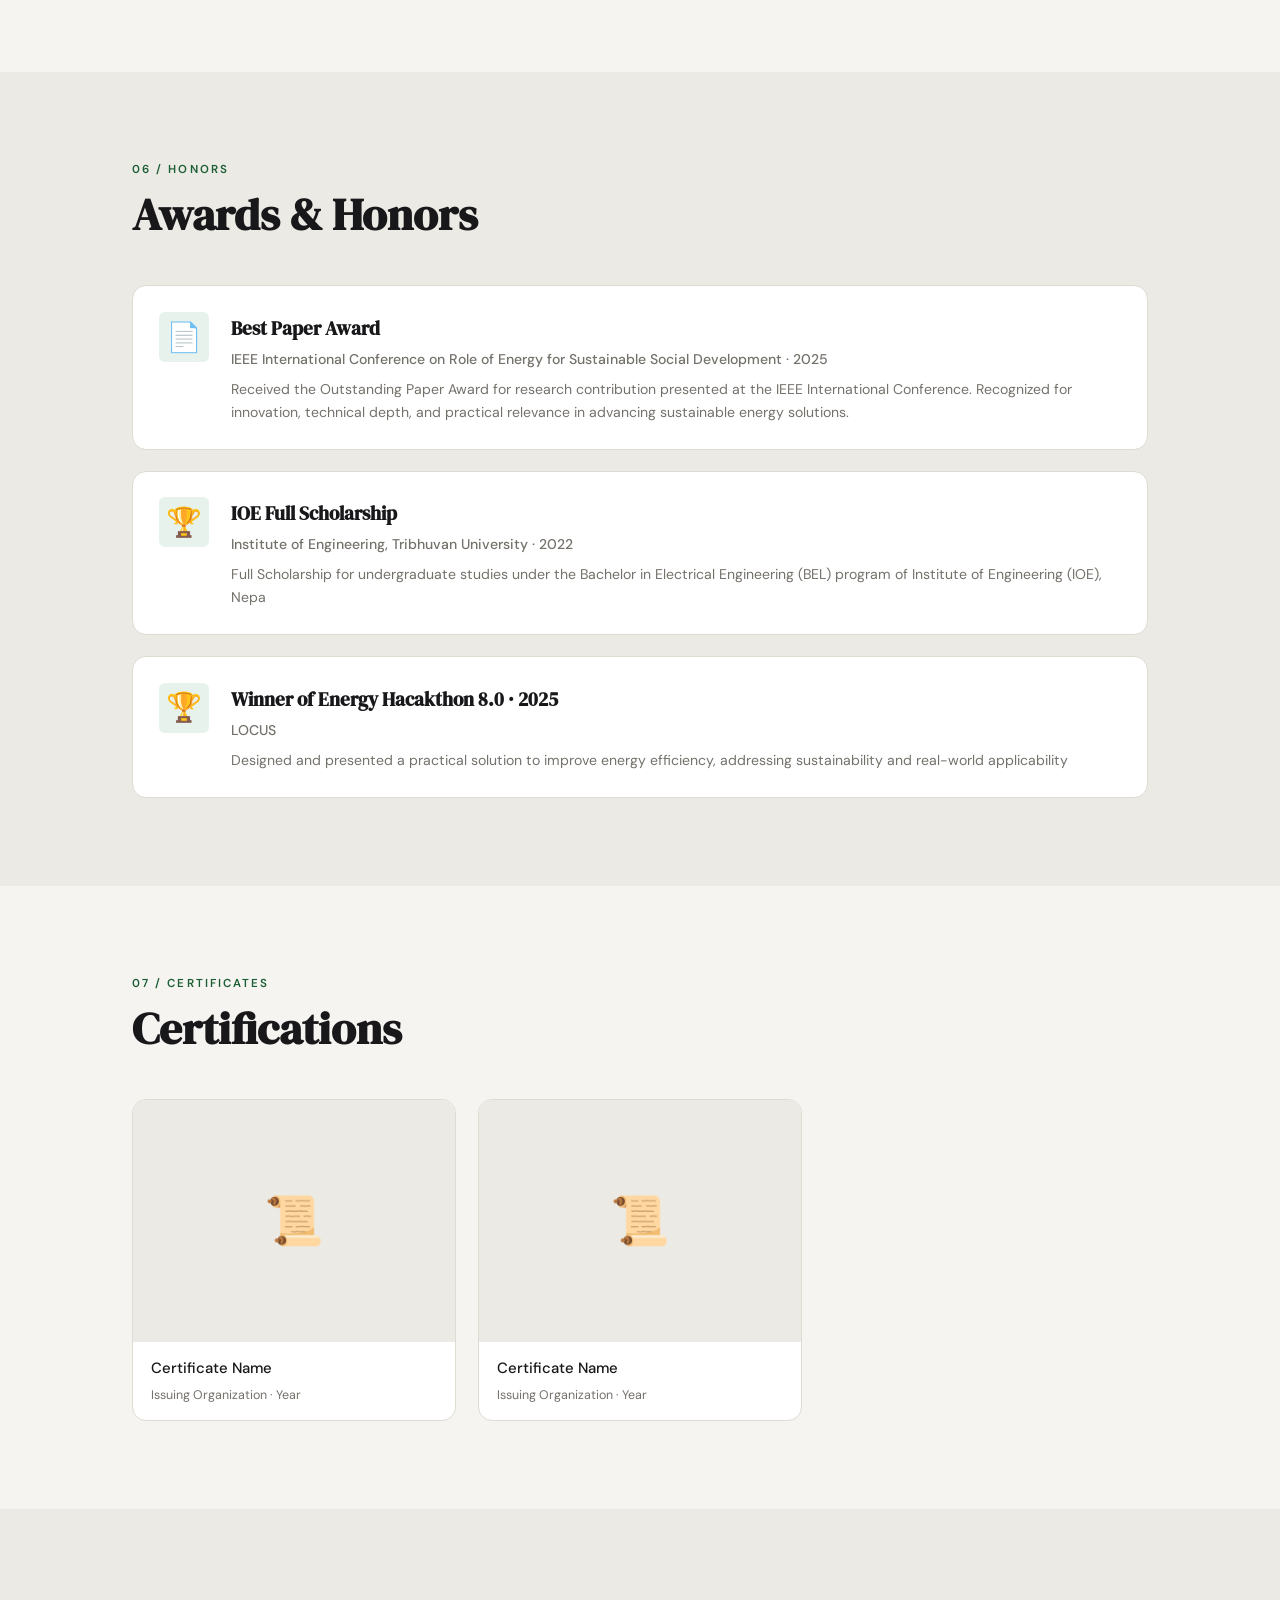
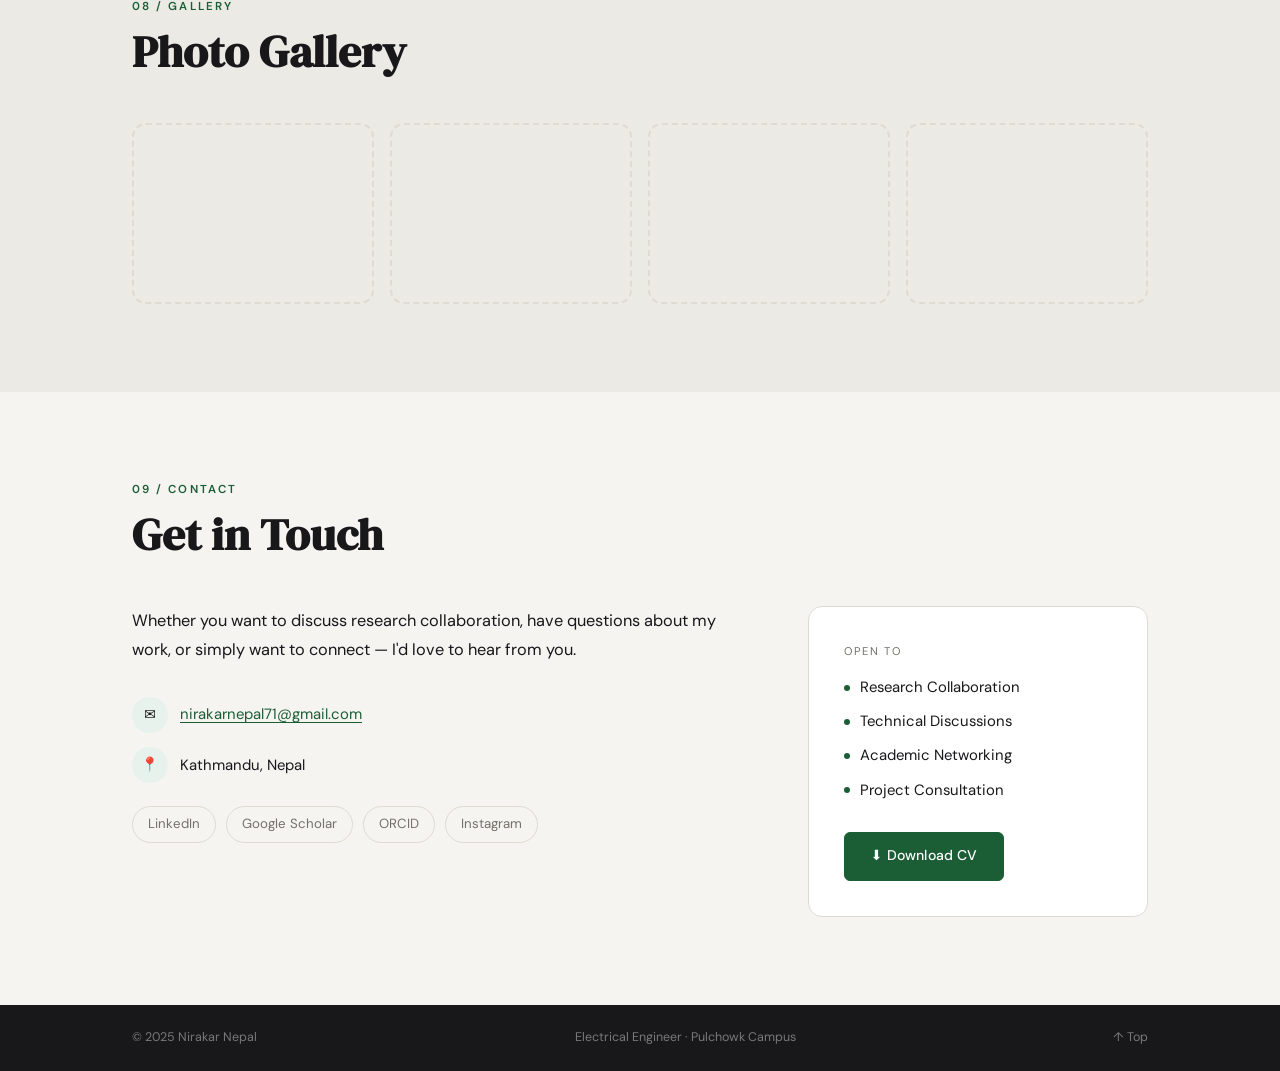
==== commit e2077984: "k&a updated" ====
--- a/index.html
+++ b/index.html
@@ -404,7 +404,7 @@
         <div style="margin-top:.75rem"><span class="paper-arrow">Read Paper →</span></div>
       </a>
 
-      <a href="https://YOUR-PAPER-2-LINK.com" target="_blank" rel="noopener" class="paper-card rev d2">
+      <a href="https://ietresearch.onlinelibrary.wiley.com/doi/epdf/10.1049/ses2.70043" target="_blank" rel="noopener" class="paper-card rev d2">
         <div class="paper-num">Paper 03</div>
         <h3>Co-Optimization of Battery Energy Storage Systems for Voltage Regulation and Reverse Power Flow Control in PV-Enriched LV Distribution Network</h3>
         <p class="paper-desc">This paper presents a coordinated optimization framework for deploying BESS in PV-rich low-voltage distribution networks. A hybrid GA–PSO method is used to optimize BESS placement and sizing for voltage regulation and reverse power flow reduction, while dynamic consensus control coordinates the distributed batteries during operation. Results show that four optimally placed BESS units can maintain voltages within 0.95–1.05 pu, reduce reverse power flow, and ensure balanced battery utilization.</p>
@@ -433,7 +433,7 @@
       <!-- ★ ADD MORE: Copy a .tl-item block to add another role -->
        <div class="tl-item rev">
         <div class="tl-dot"></div>
-        <div class="tl-meta">2026 — present</div><!-- ★ UPDATE DATE -->
+        <div class="tl-meta">2026 June — 2026 December</div><!-- ★ UPDATE DATE -->
         <h3>Electrical Engineering Trainee</h3>
         <p class="tl-place">K&A Engineering Consulting</p>
         <p>Started as Electrical Engineering Trainee at K&A Engineering Consulting (a US-based company)</p>
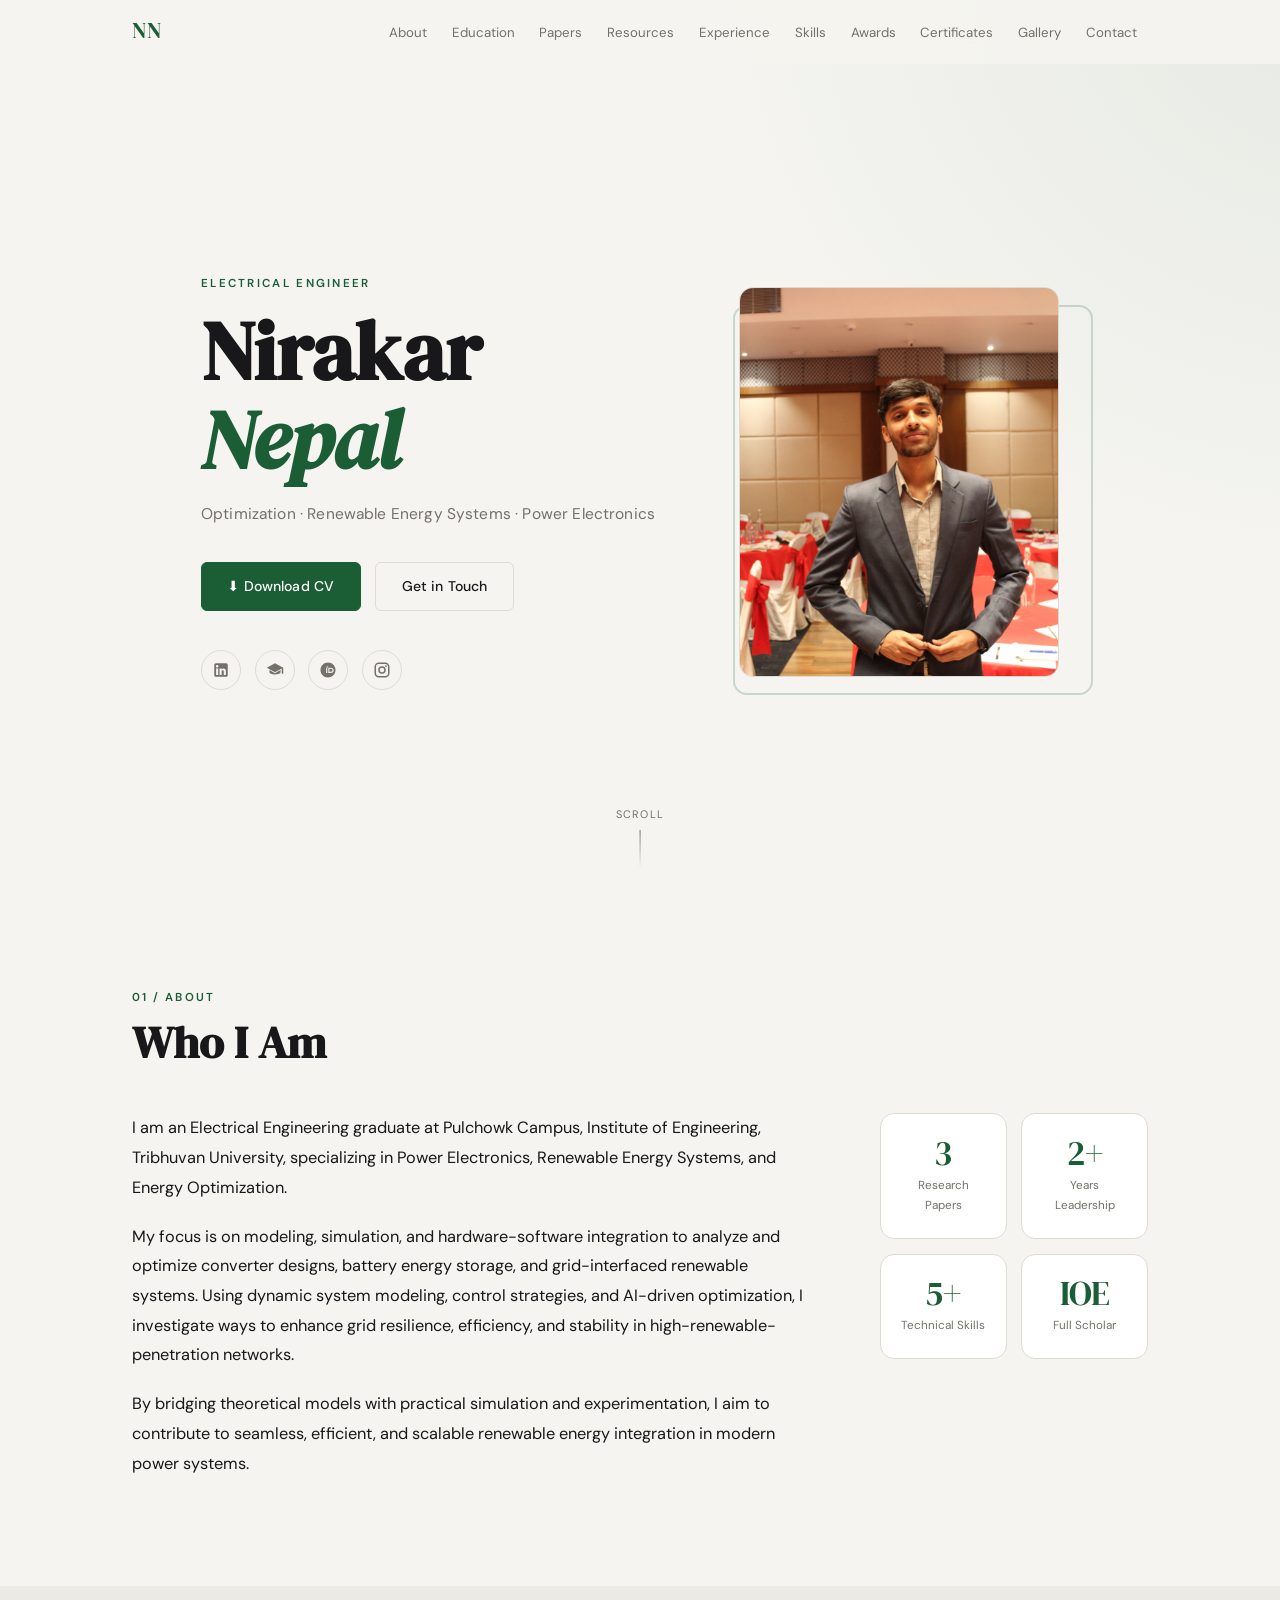
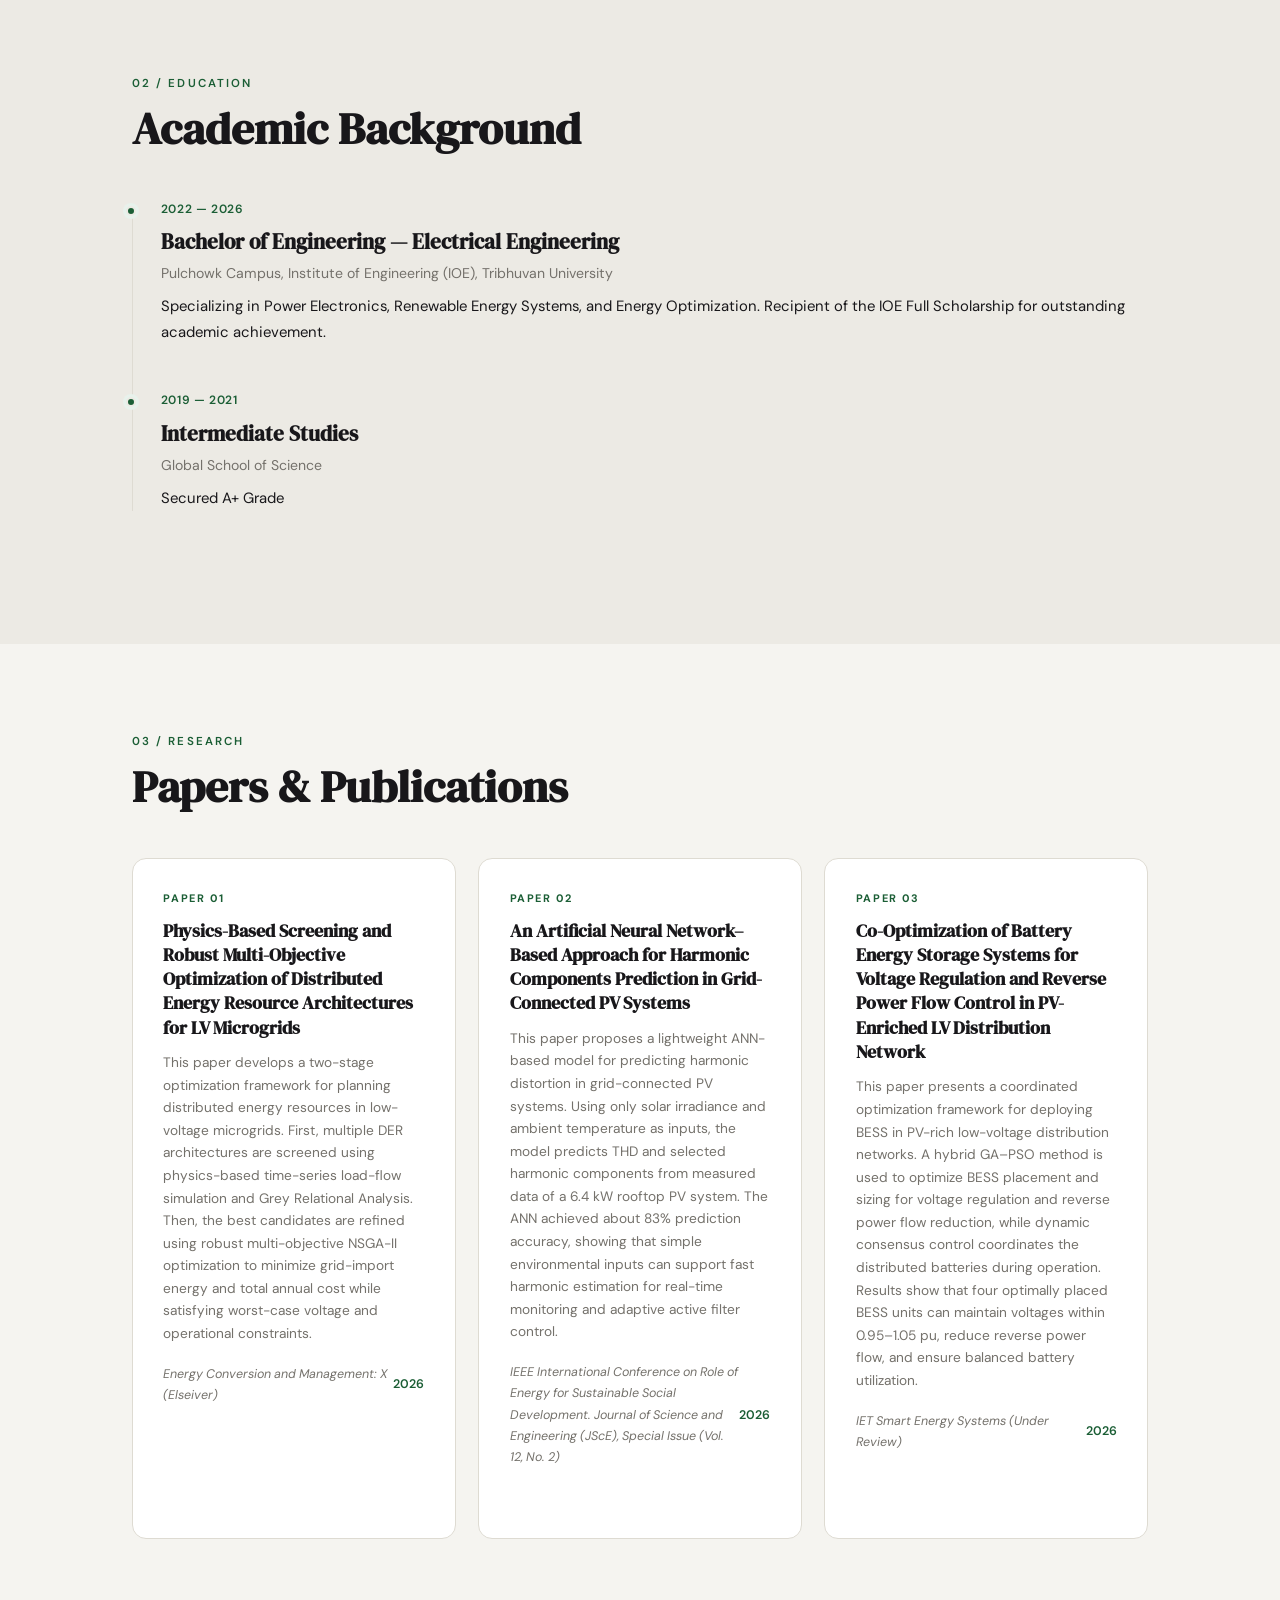
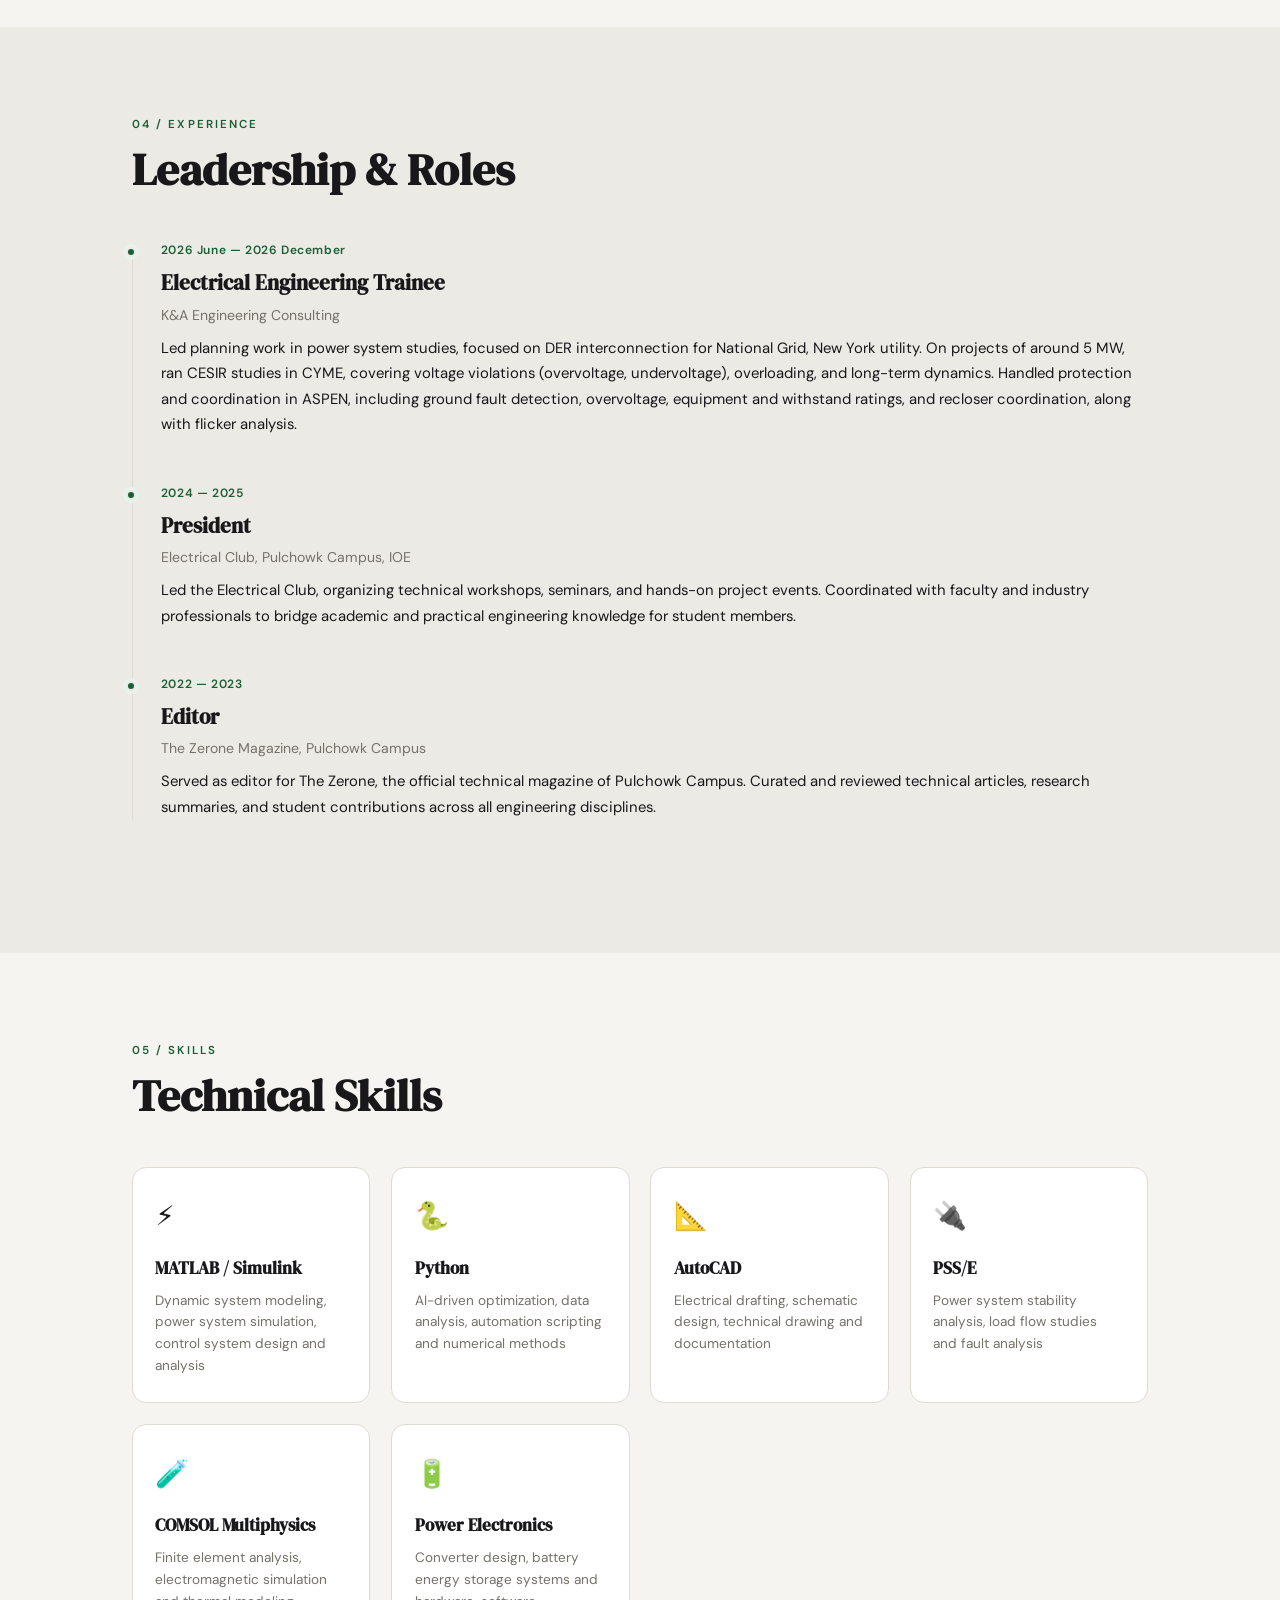
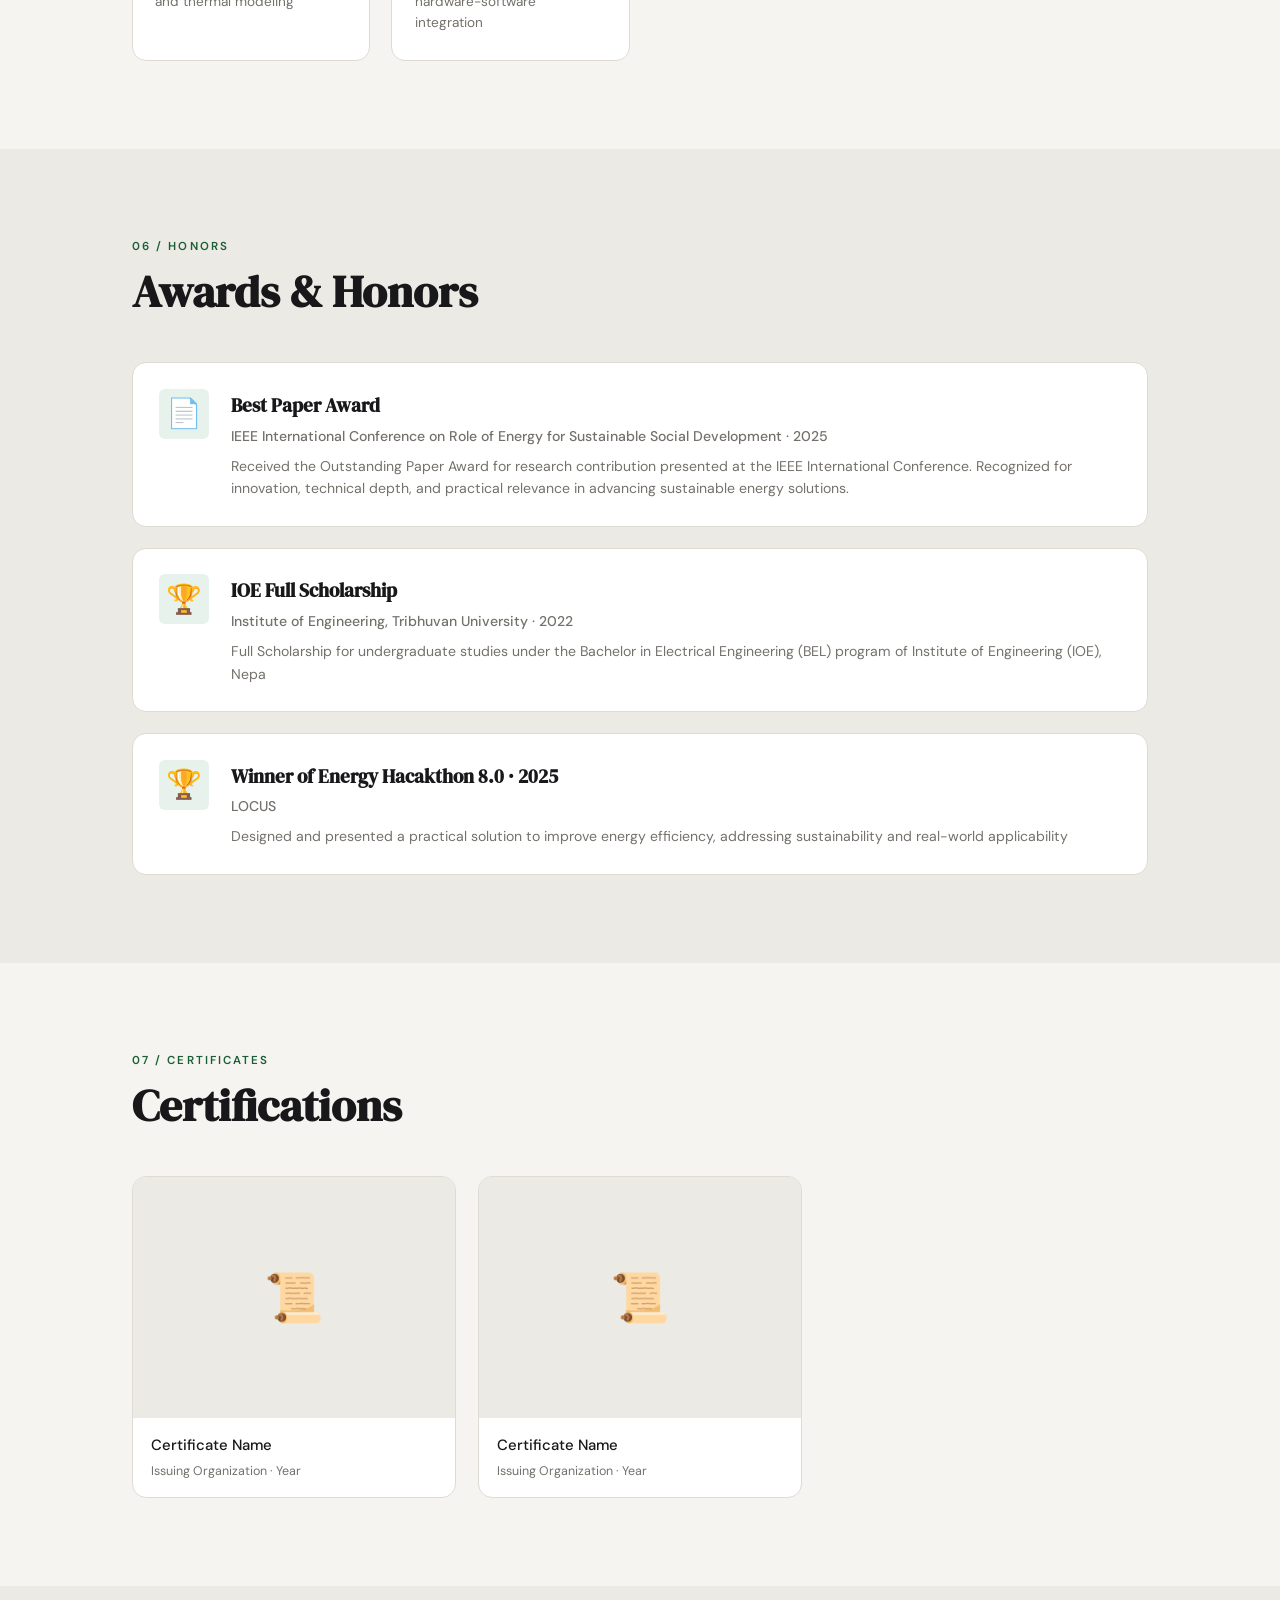
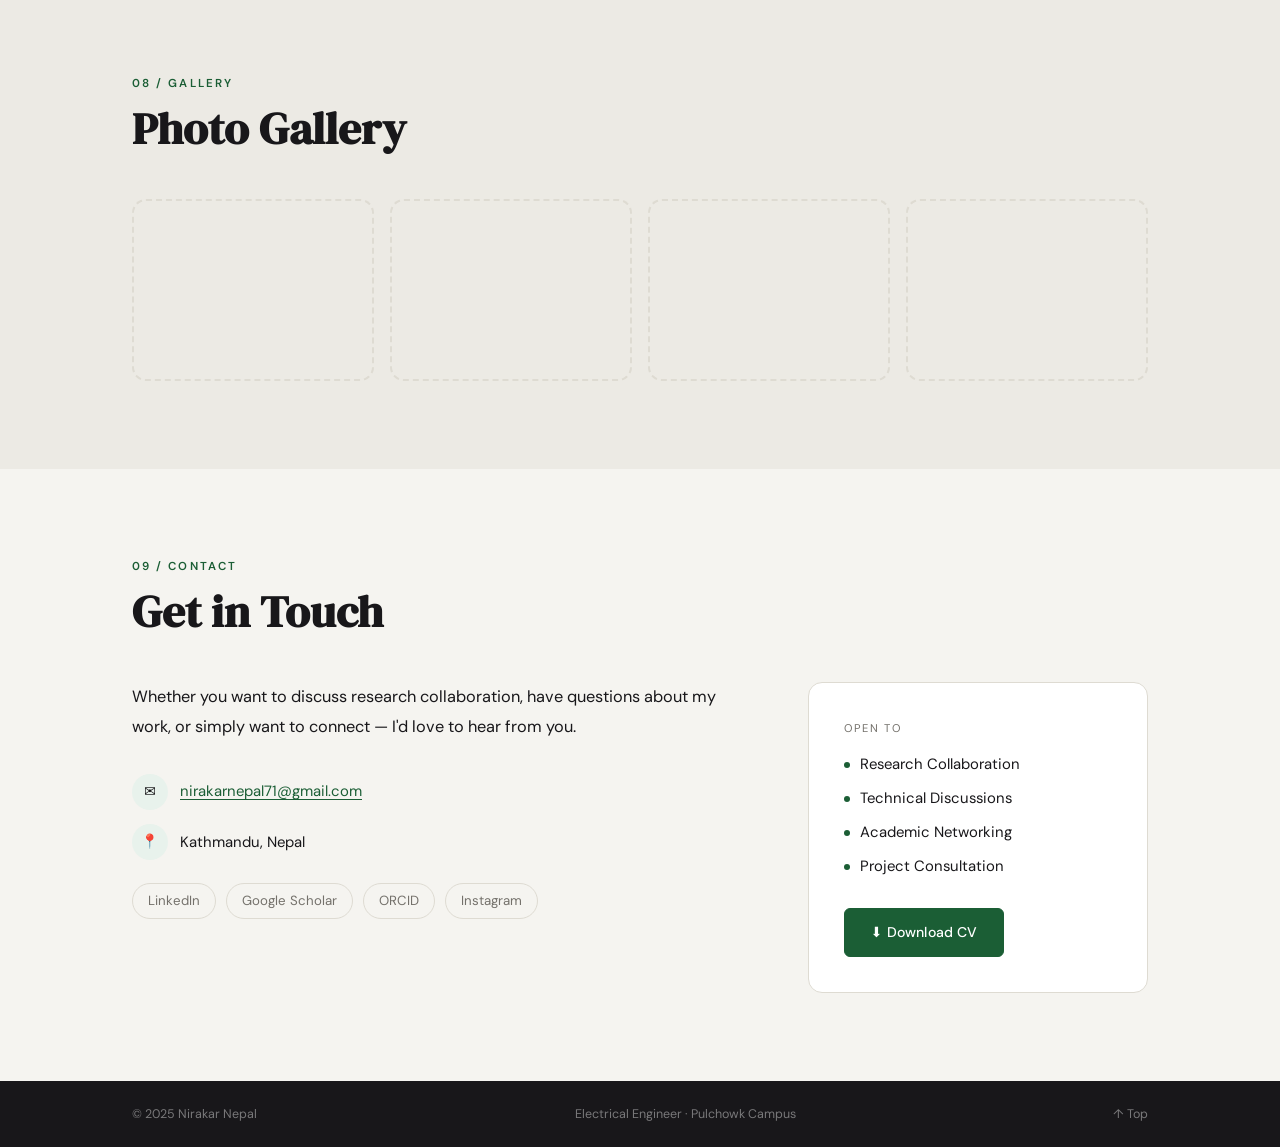
==== commit e561c687: "expericene update" ====
--- a/index.html
+++ b/index.html
@@ -436,7 +436,7 @@
         <div class="tl-meta">2026 June — 2026 December</div><!-- ★ UPDATE DATE -->
         <h3>Electrical Engineering Trainee</h3>
         <p class="tl-place">K&A Engineering Consulting</p>
-        <p>Started as Electrical Engineering Trainee at K&A Engineering Consulting (a US-based company)</p>
+        <p>Led planning work in power system studies, focused on DER interconnection for National Grid, New York utility. On projects of around 5 MW, ran CESIR studies in CYME, covering voltage violations (overvoltage, undervoltage), overloading, and long-term dynamics. Handled protection and coordination in ASPEN, including ground fault detection, overvoltage, equipment and withstand ratings, and recloser coordination, along with flicker analysis.</p>
       </div>
 
       <div class="tl-item rev">
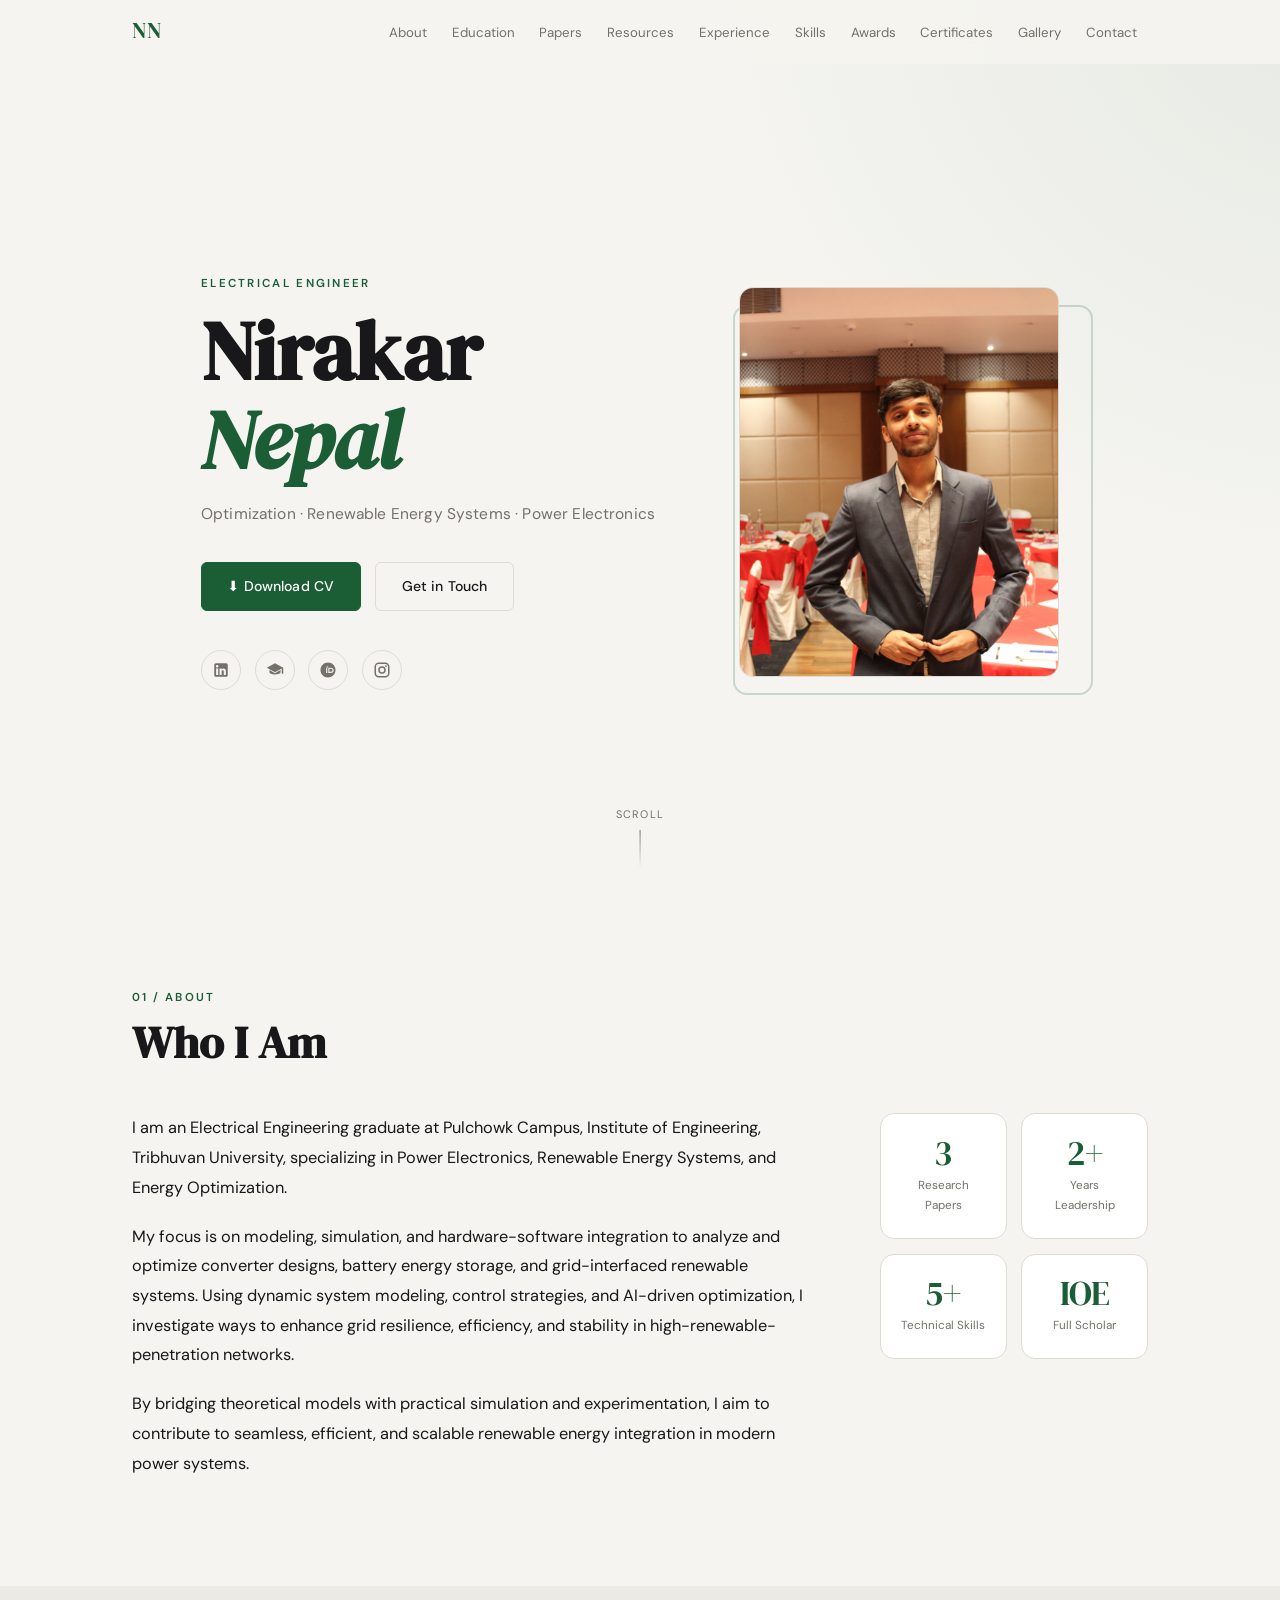
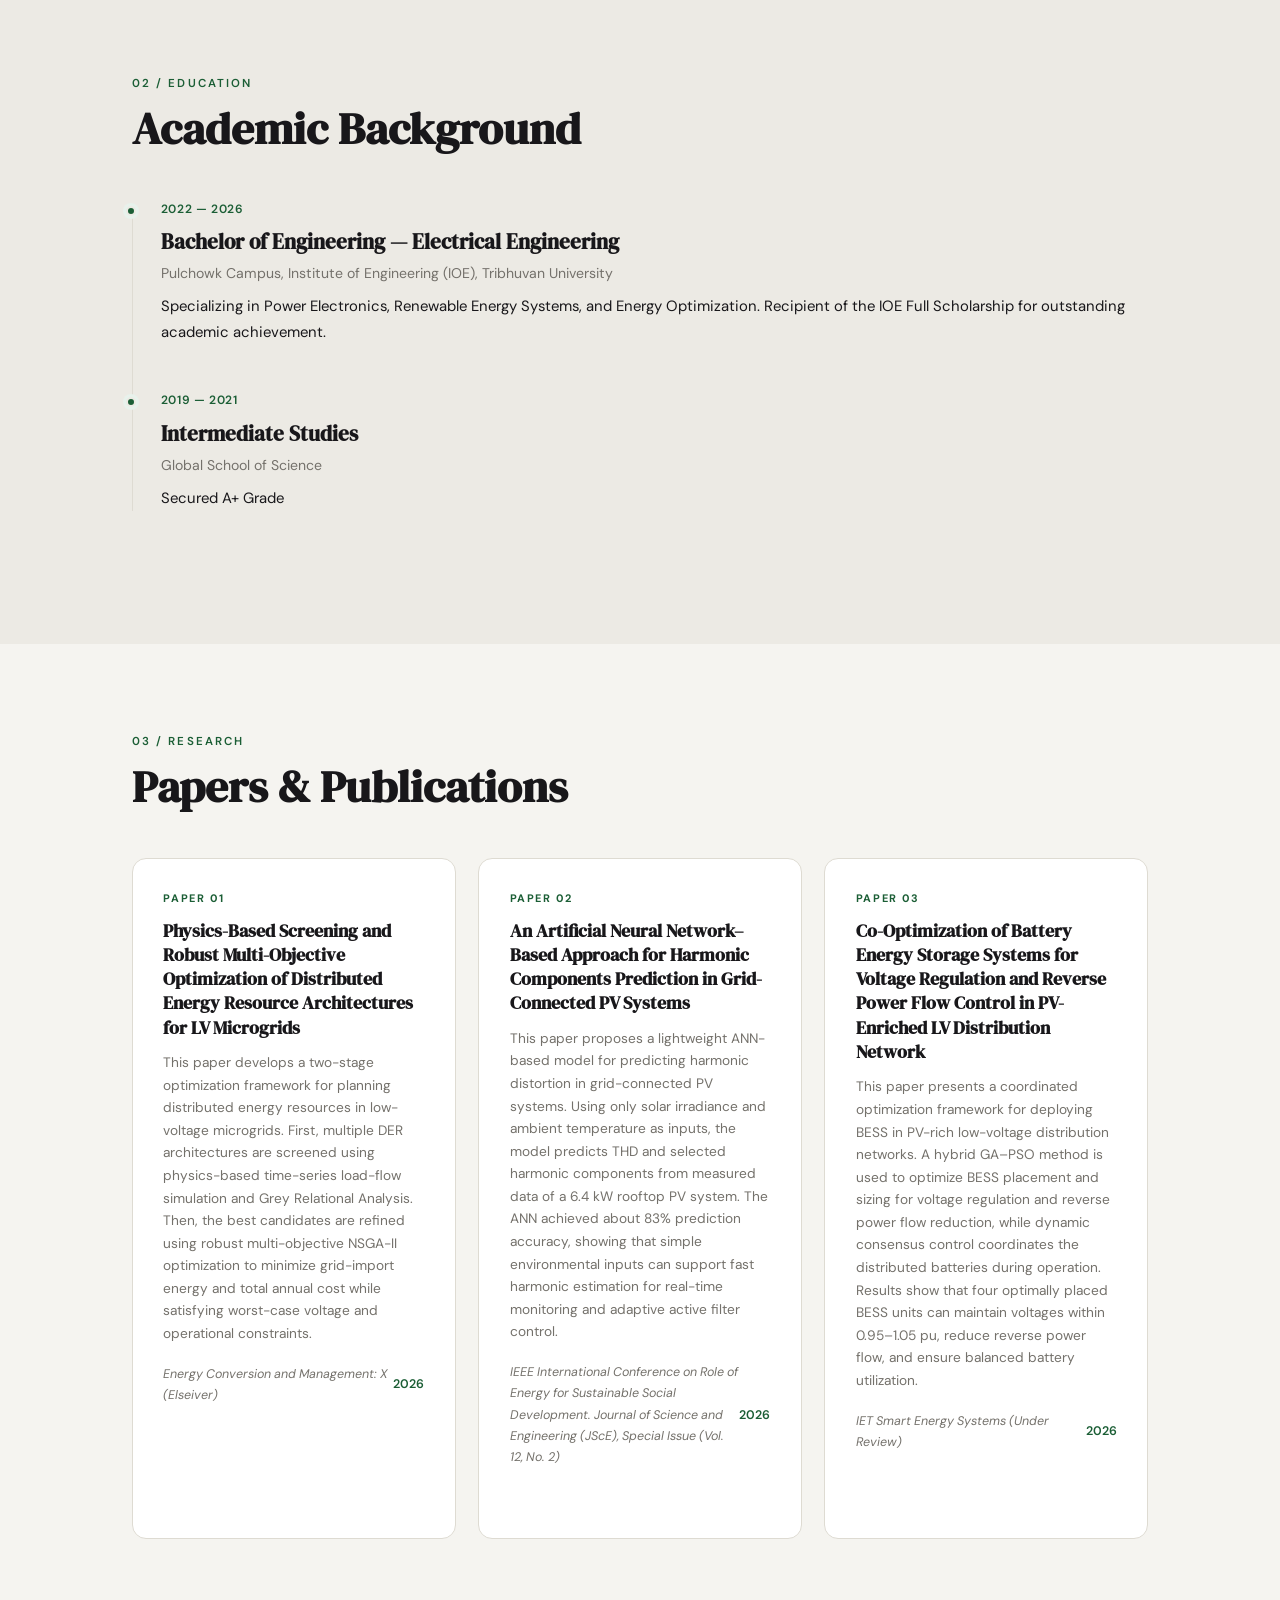
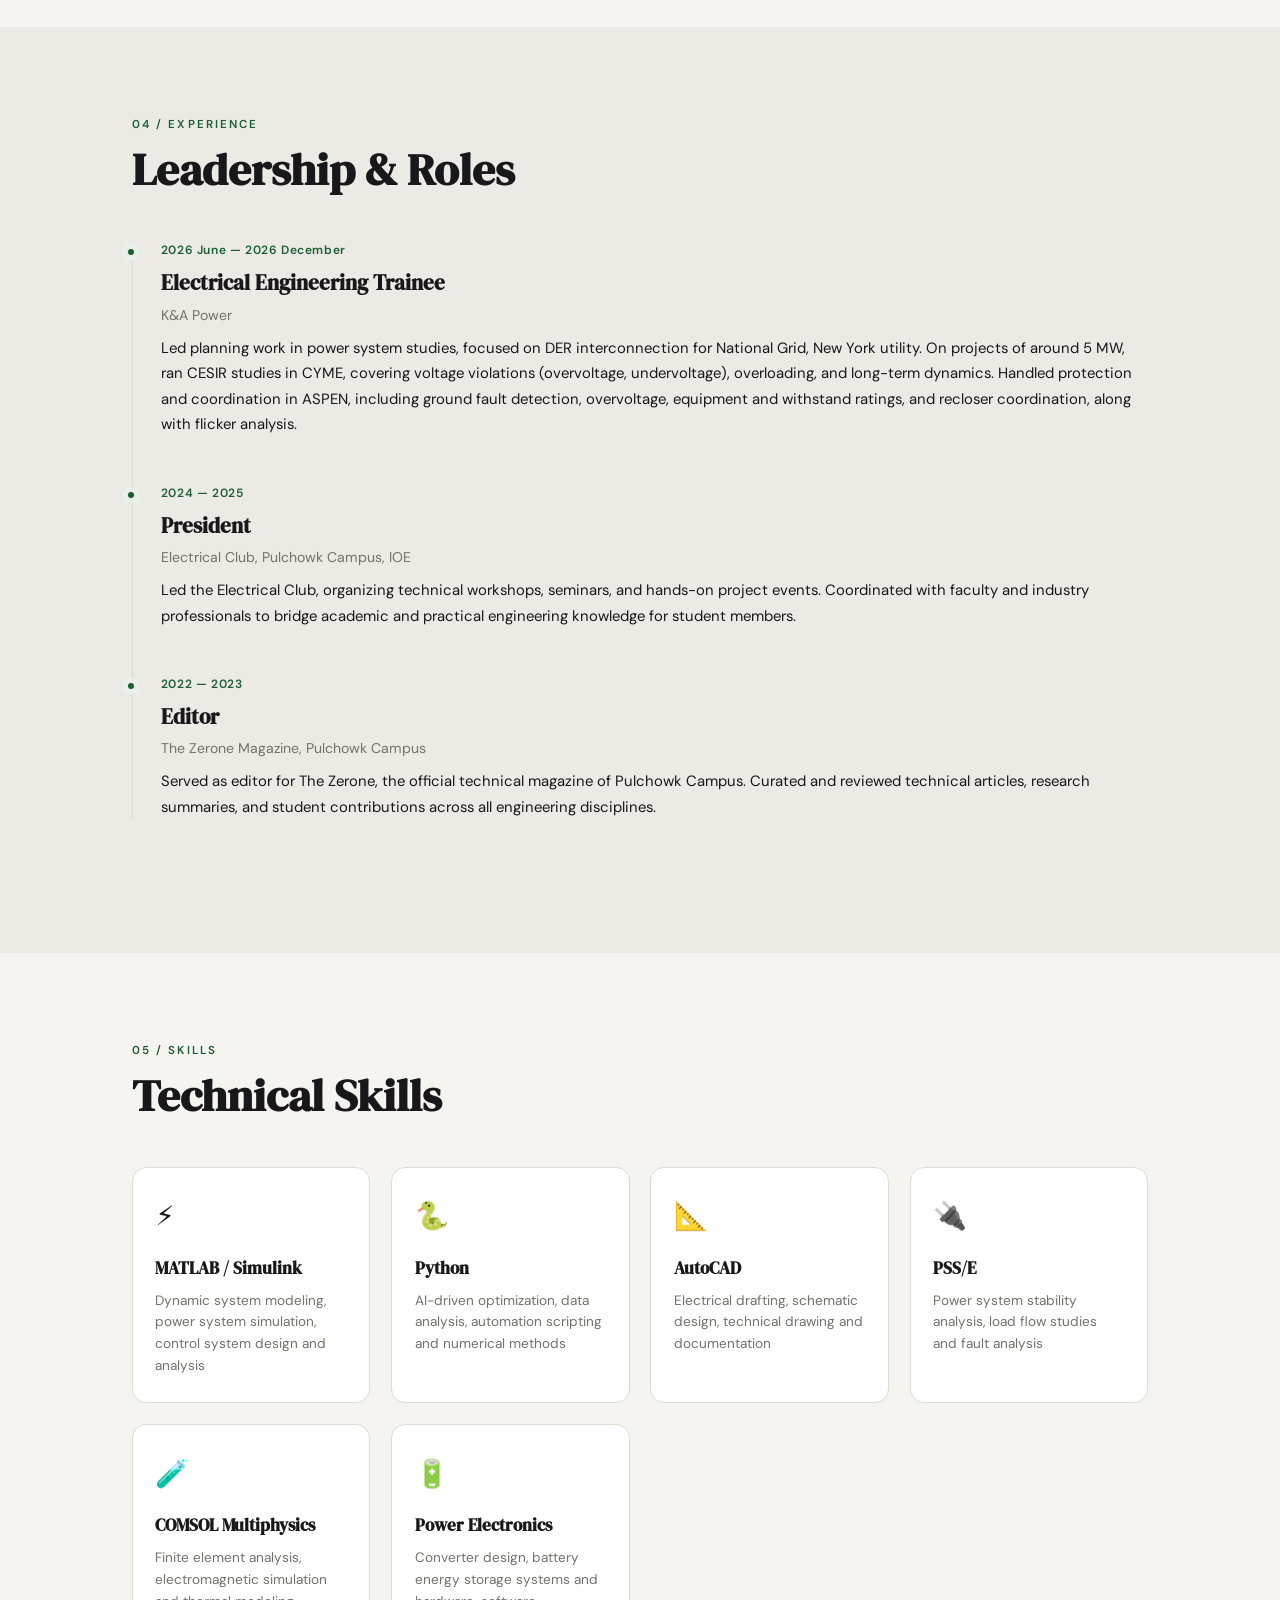
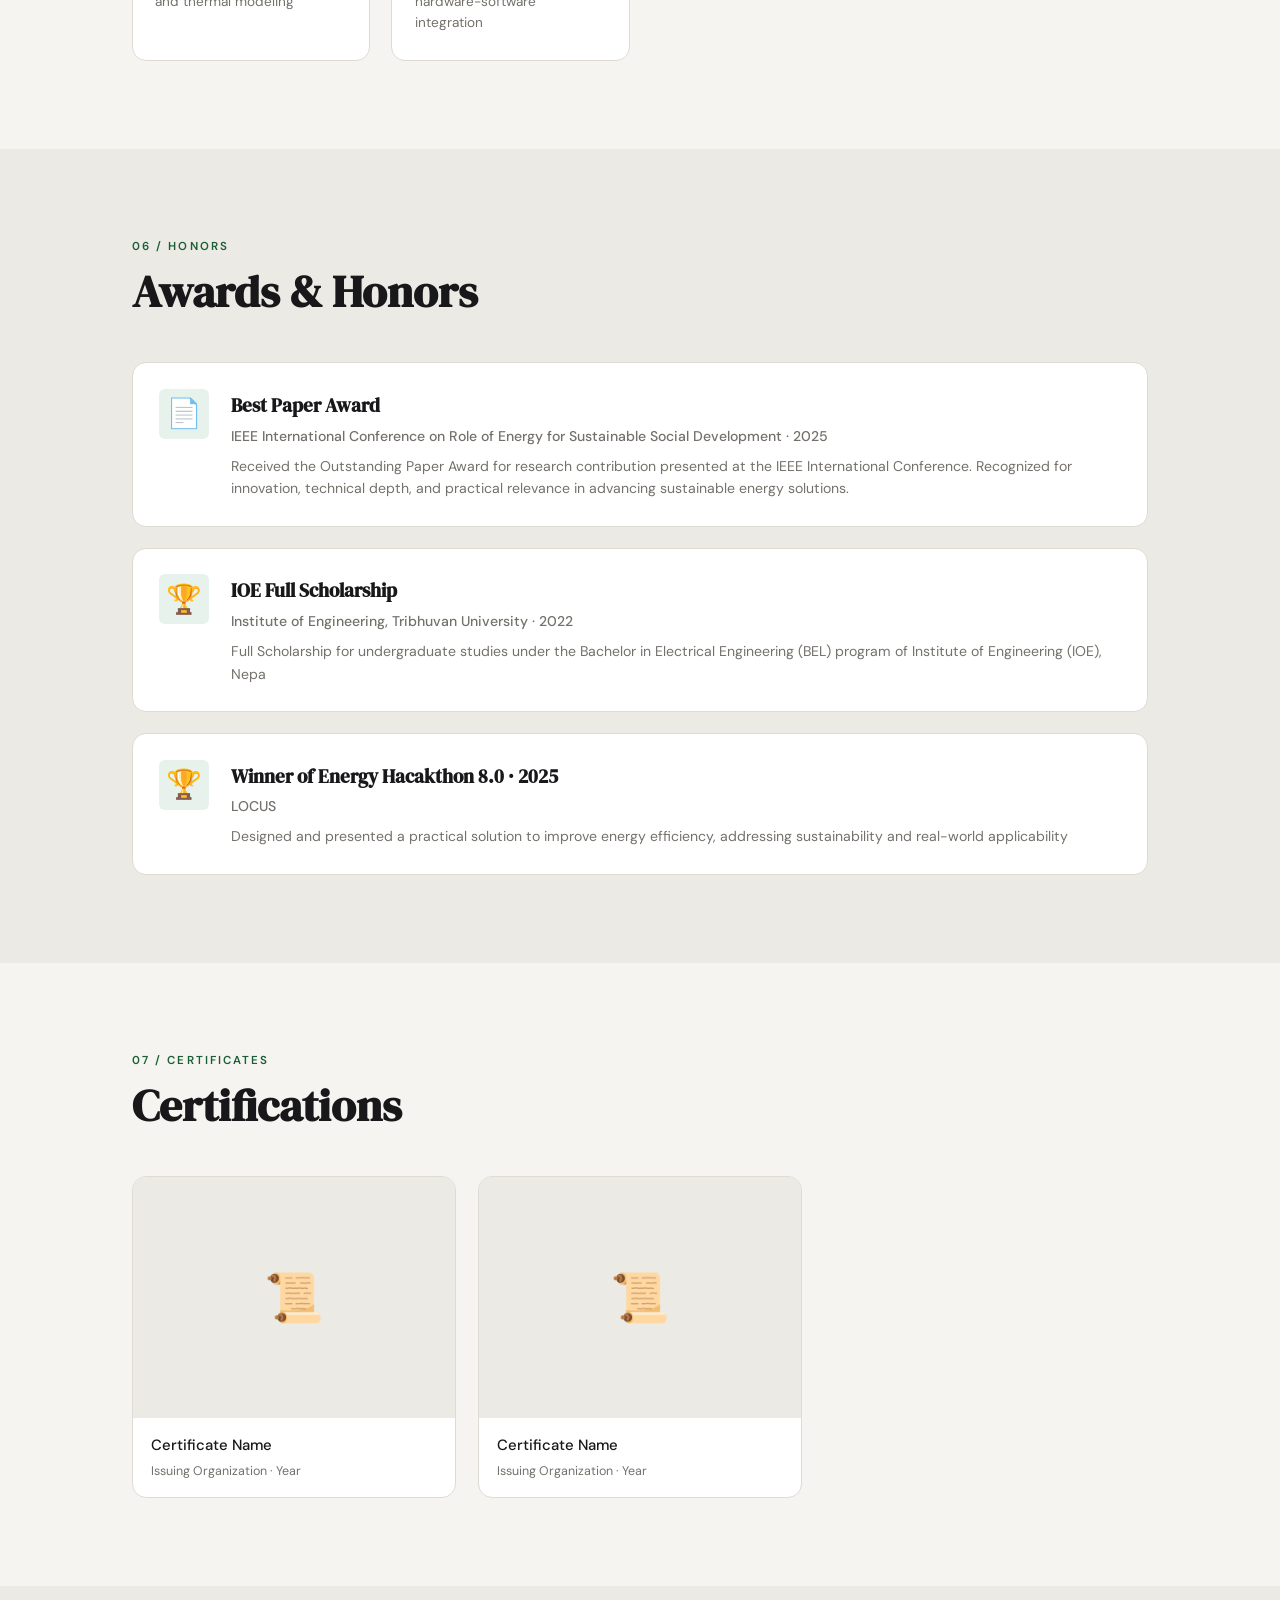
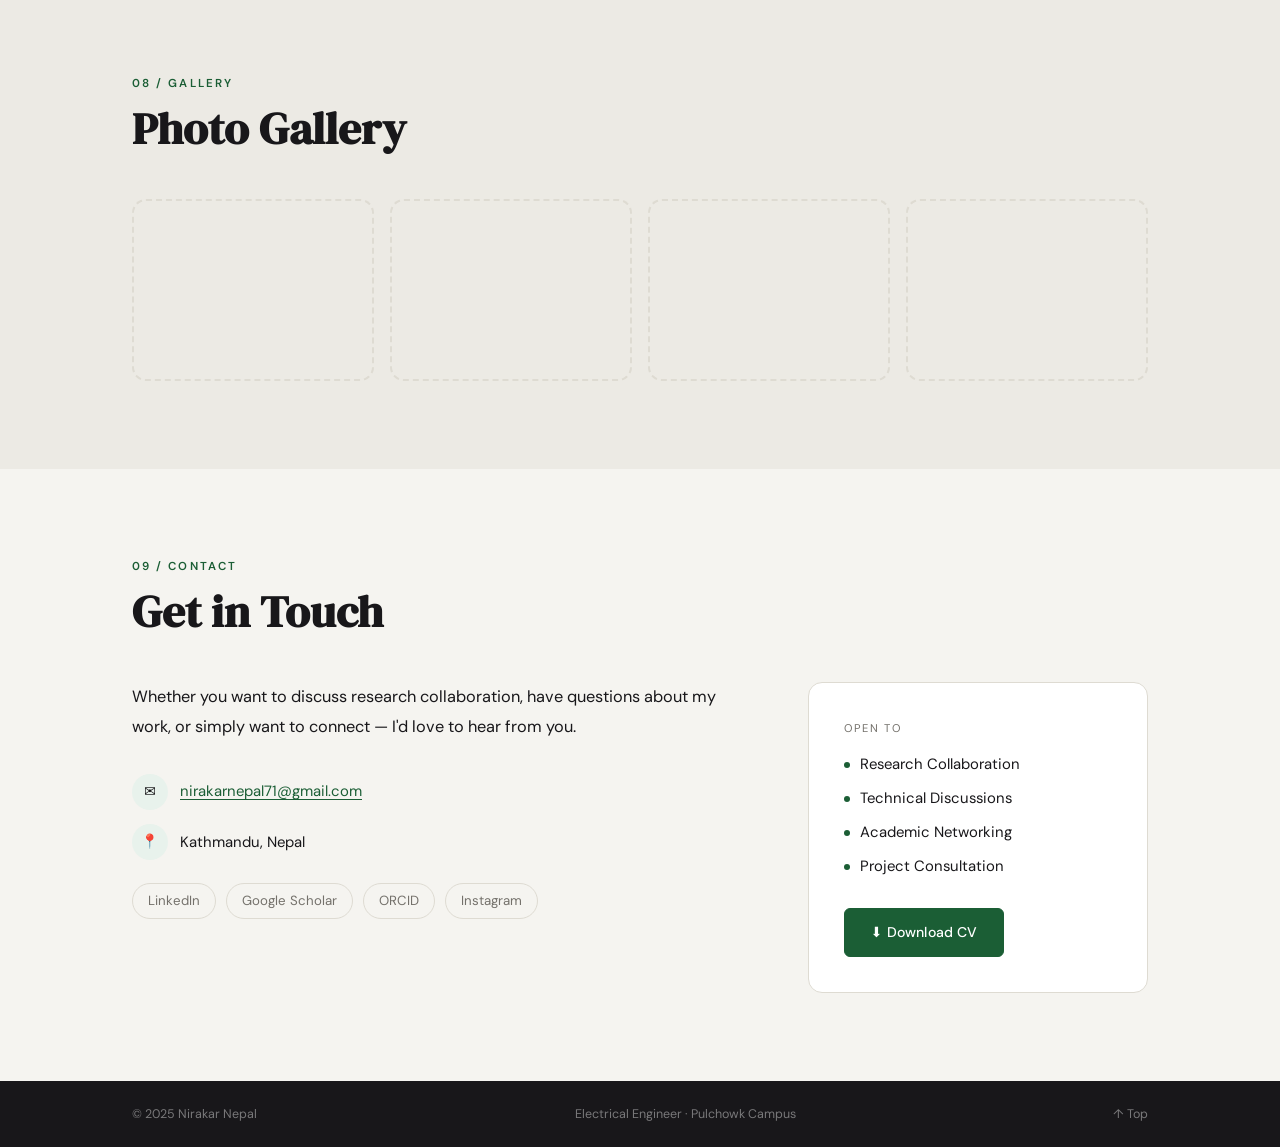
==== commit 89a87238: "xx" ====
--- a/index.html
+++ b/index.html
@@ -435,7 +435,7 @@
         <div class="tl-dot"></div>
         <div class="tl-meta">2026 June — 2026 December</div><!-- ★ UPDATE DATE -->
         <h3>Electrical Engineering Trainee</h3>
-        <p class="tl-place">K&A Engineering Consulting</p>
+        <p class="tl-place">K&A Power</p>
         <p>Led planning work in power system studies, focused on DER interconnection for National Grid, New York utility. On projects of around 5 MW, ran CESIR studies in CYME, covering voltage violations (overvoltage, undervoltage), overloading, and long-term dynamics. Handled protection and coordination in ASPEN, including ground fault detection, overvoltage, equipment and withstand ratings, and recloser coordination, along with flicker analysis.</p>
       </div>
 
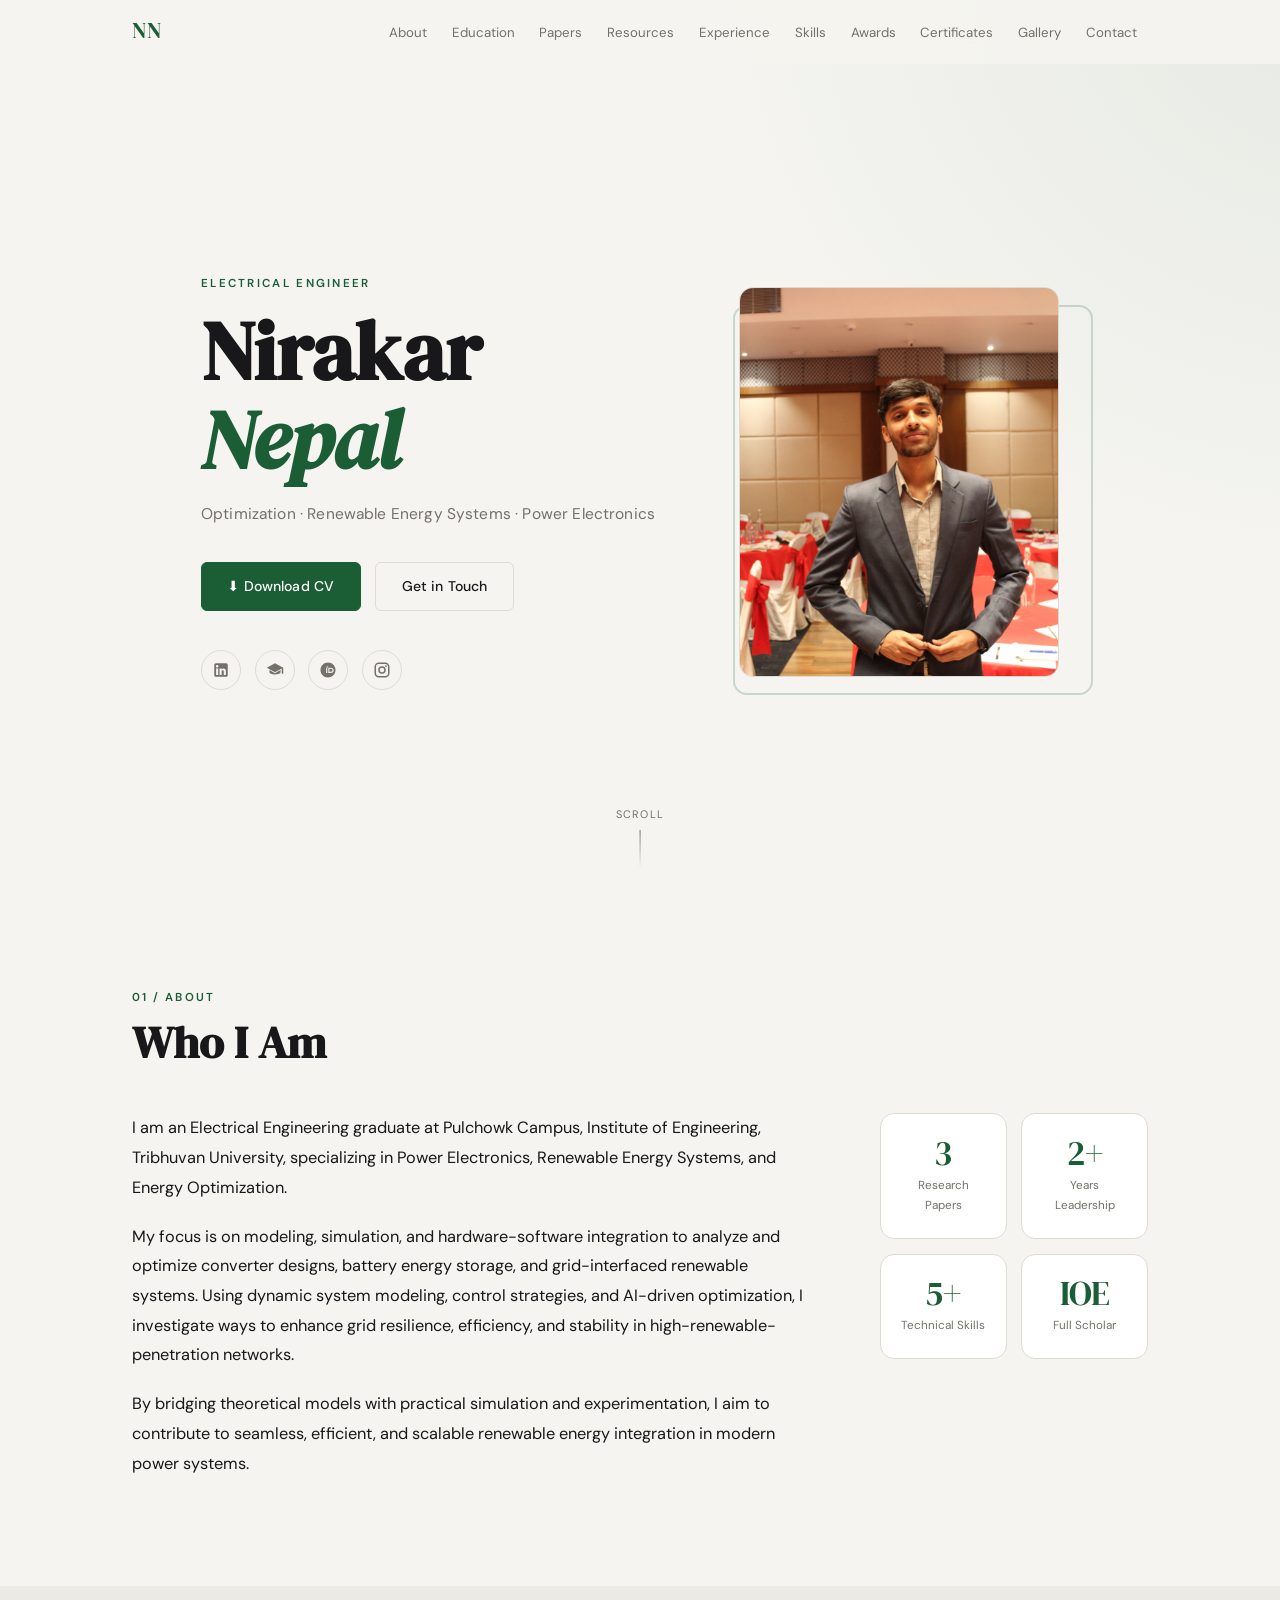
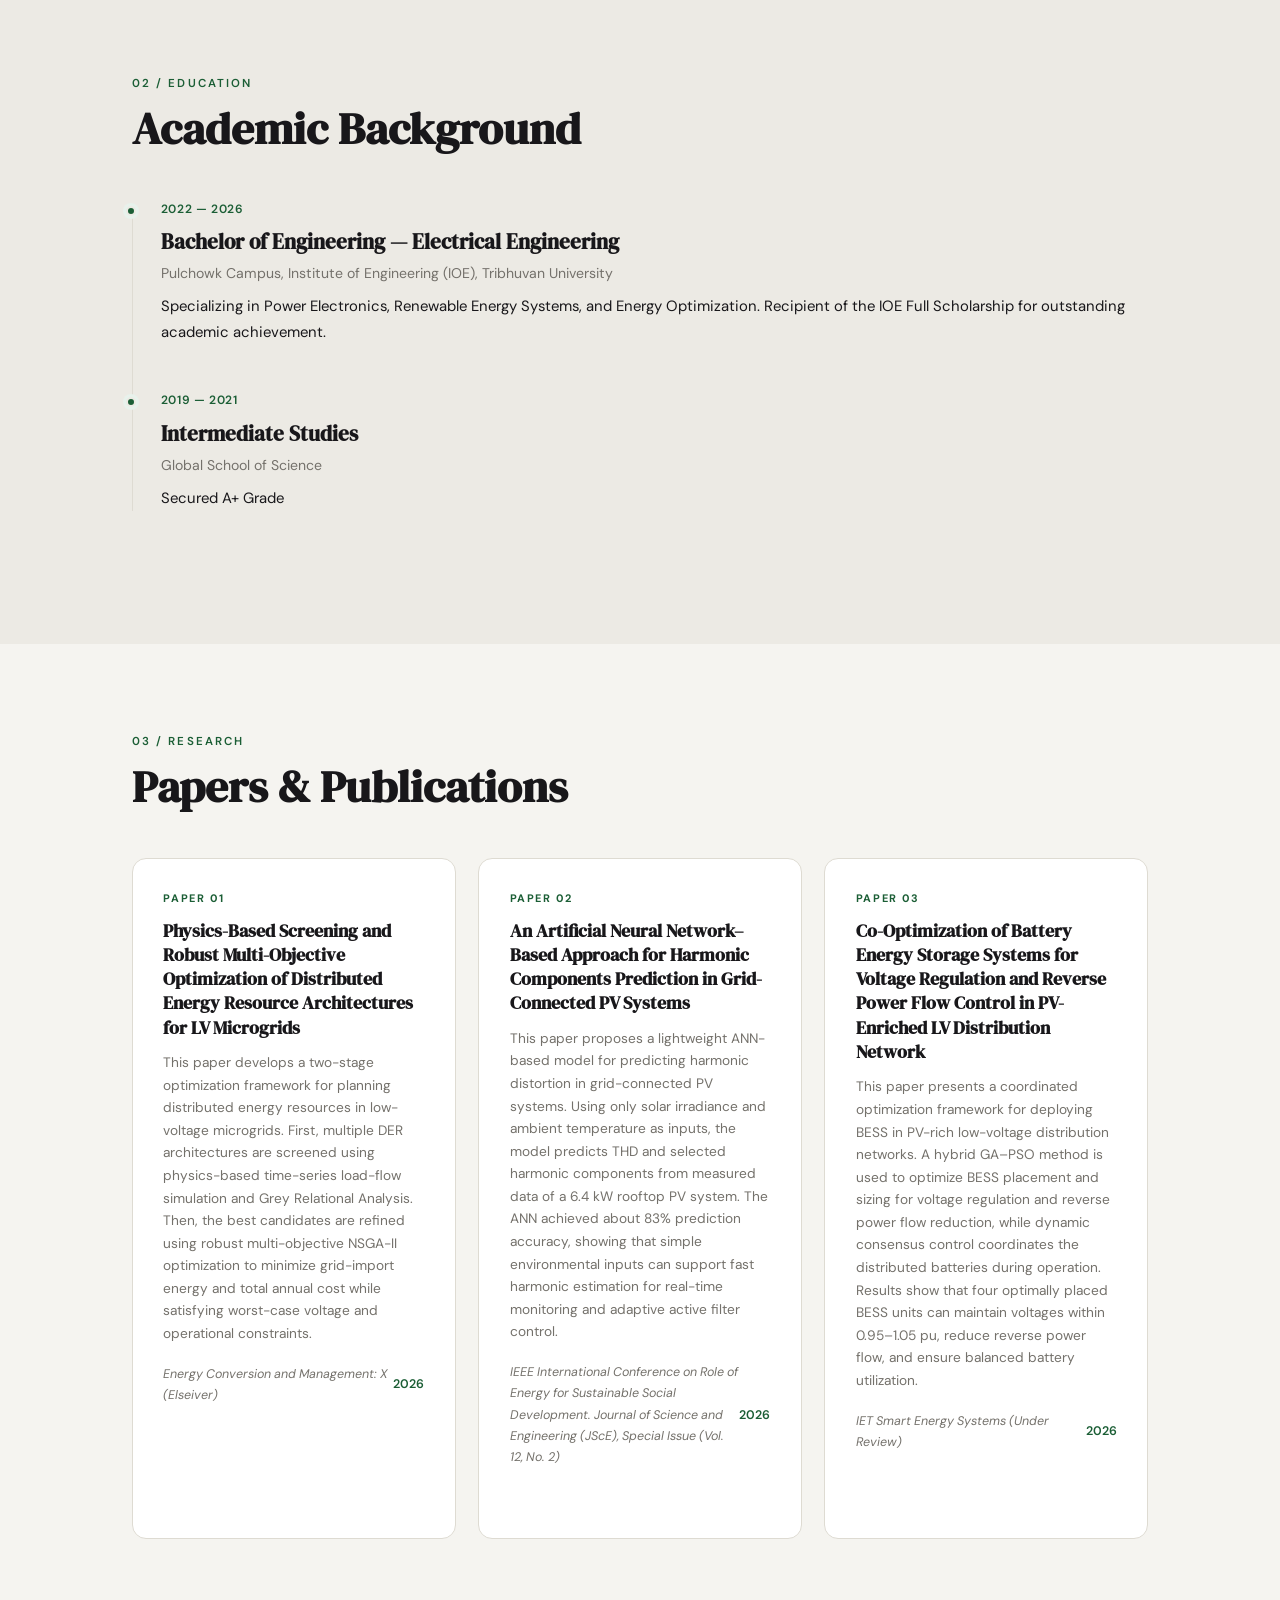
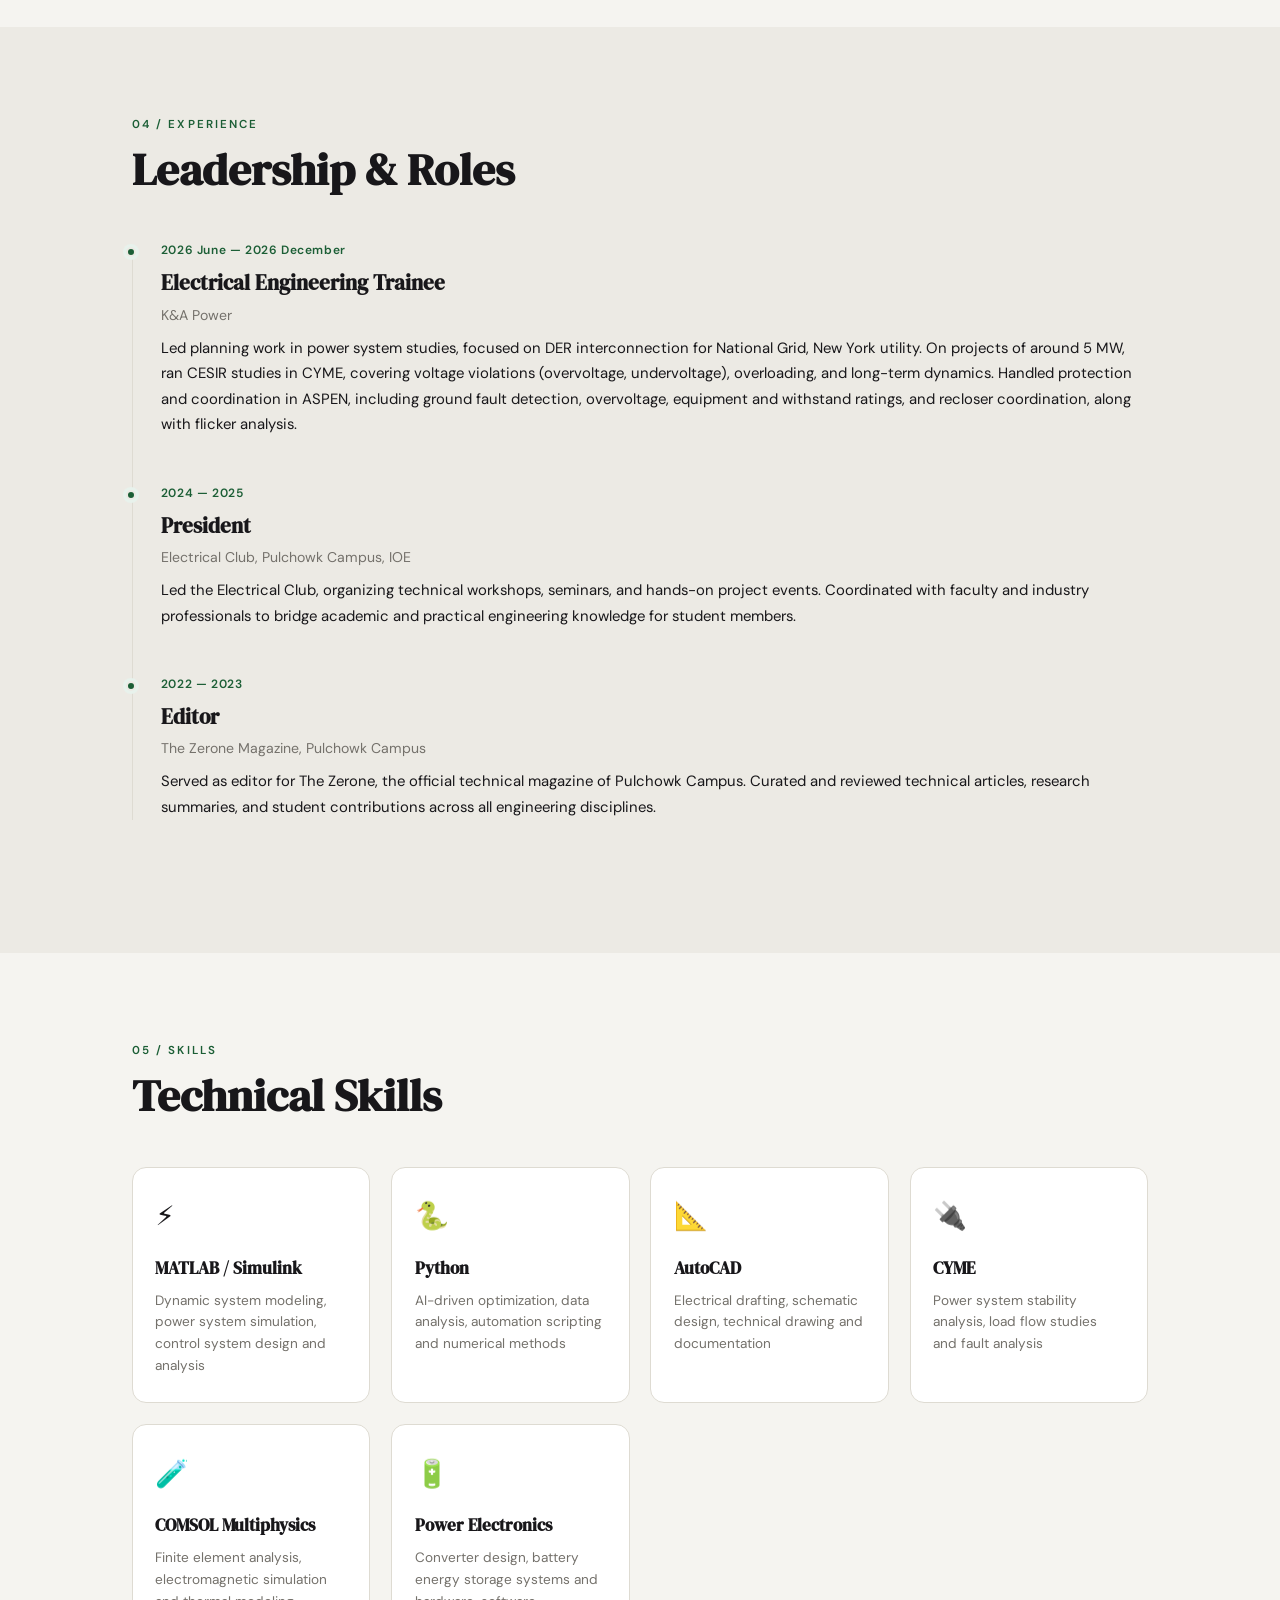
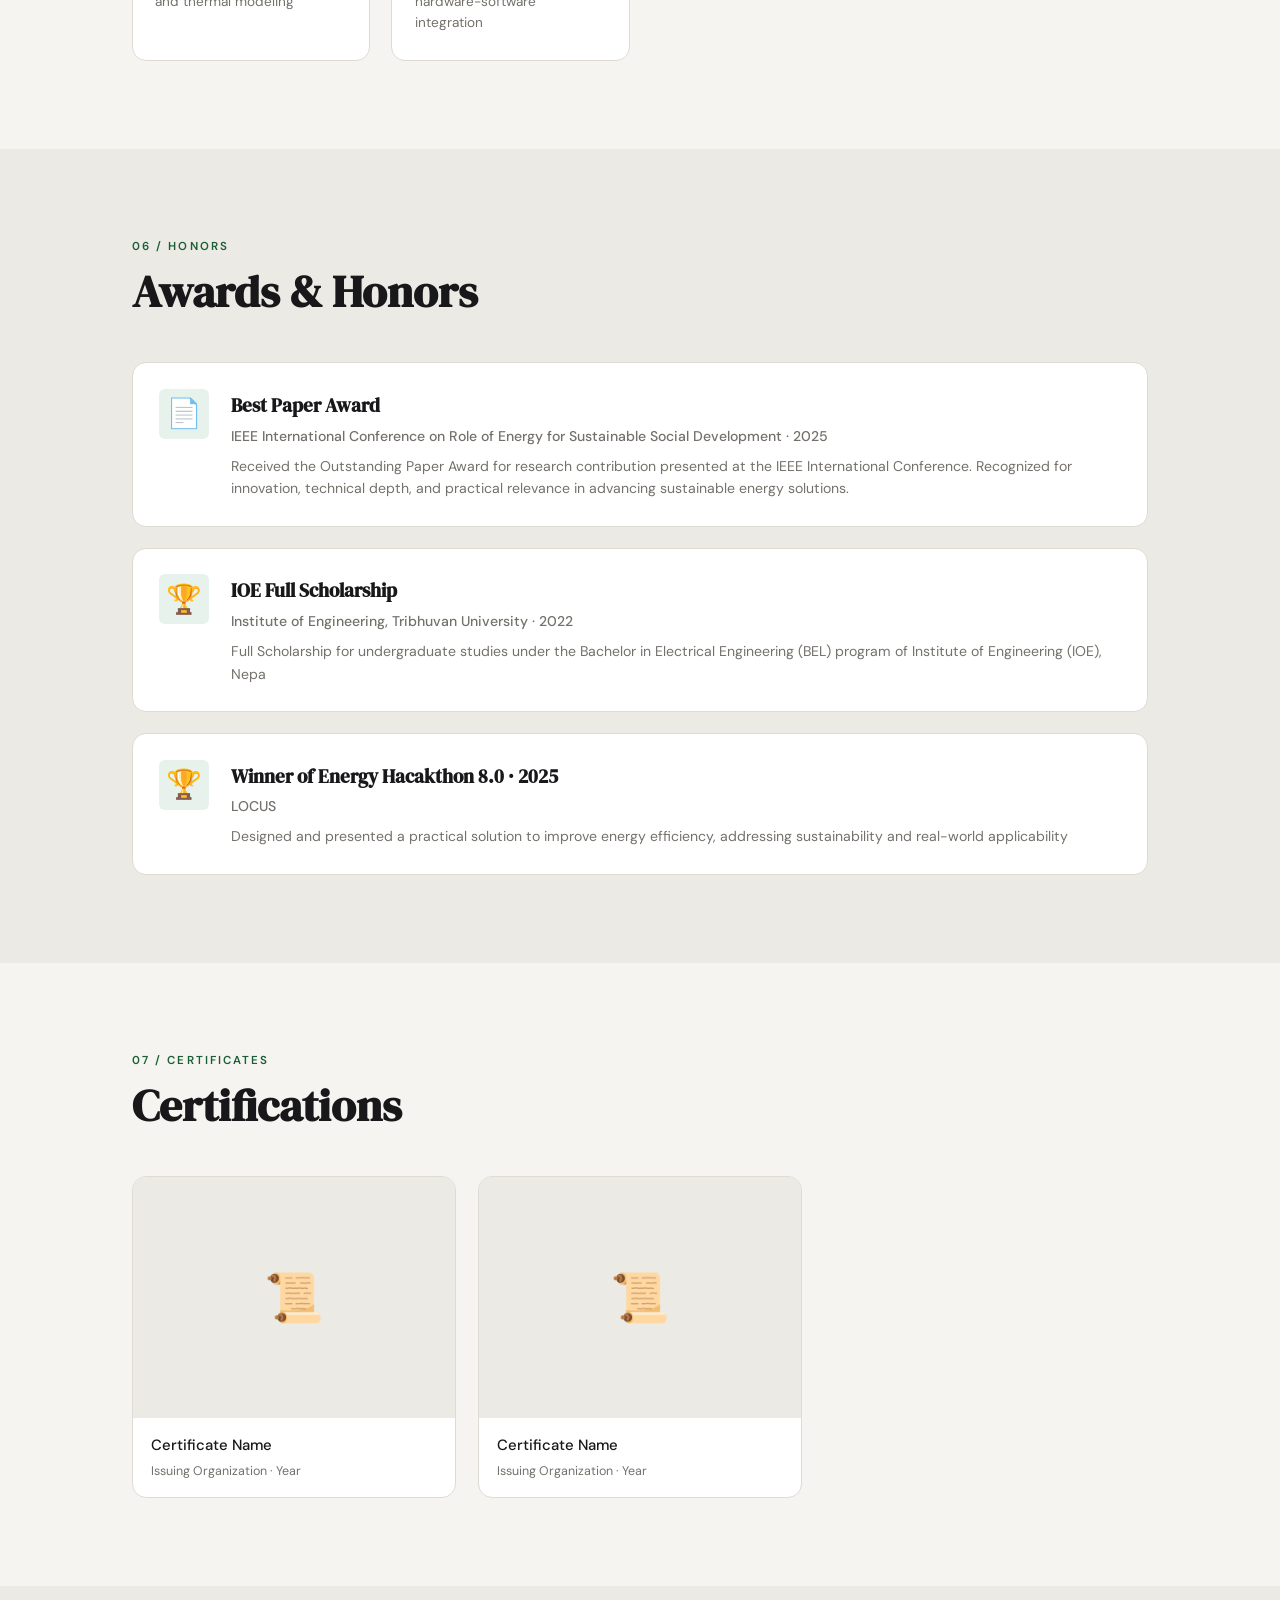
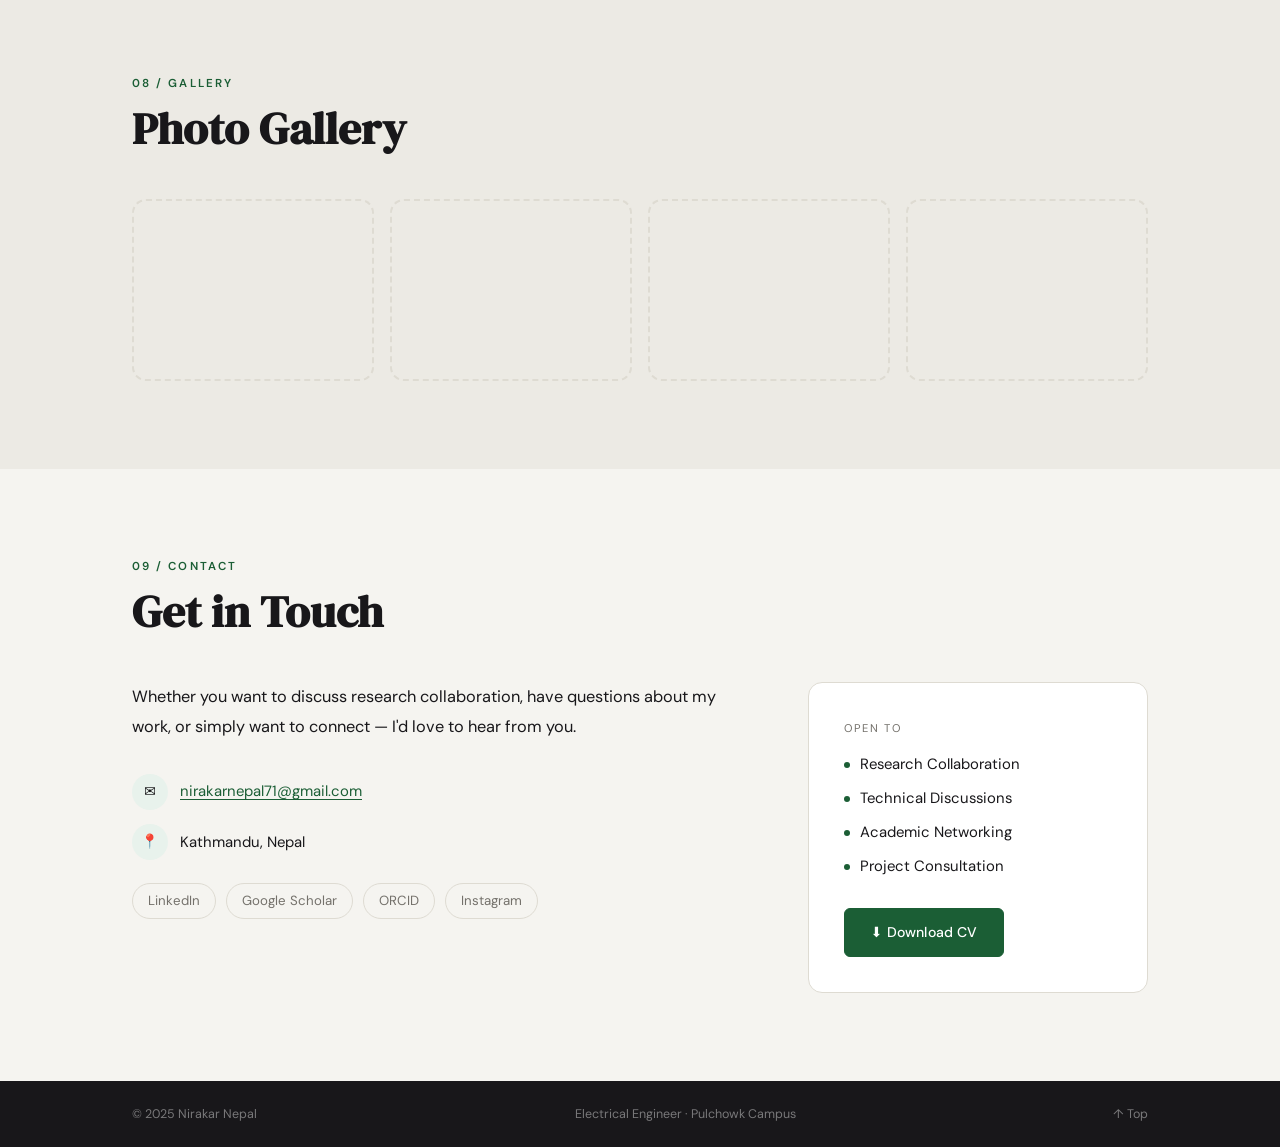
==== commit 9d34d4d4: "cc" ====
--- a/index.html
+++ b/index.html
@@ -490,7 +490,7 @@
       </div>
       <div class="skill-card rev d1">
         <div class="skill-icon">🔌</div>
-        <h4>PSS/E</h4>
+        <h4>CYME</h4>
         <p>Power system stability analysis, load flow studies and fault analysis</p>
       </div>
       <div class="skill-card rev d2">
